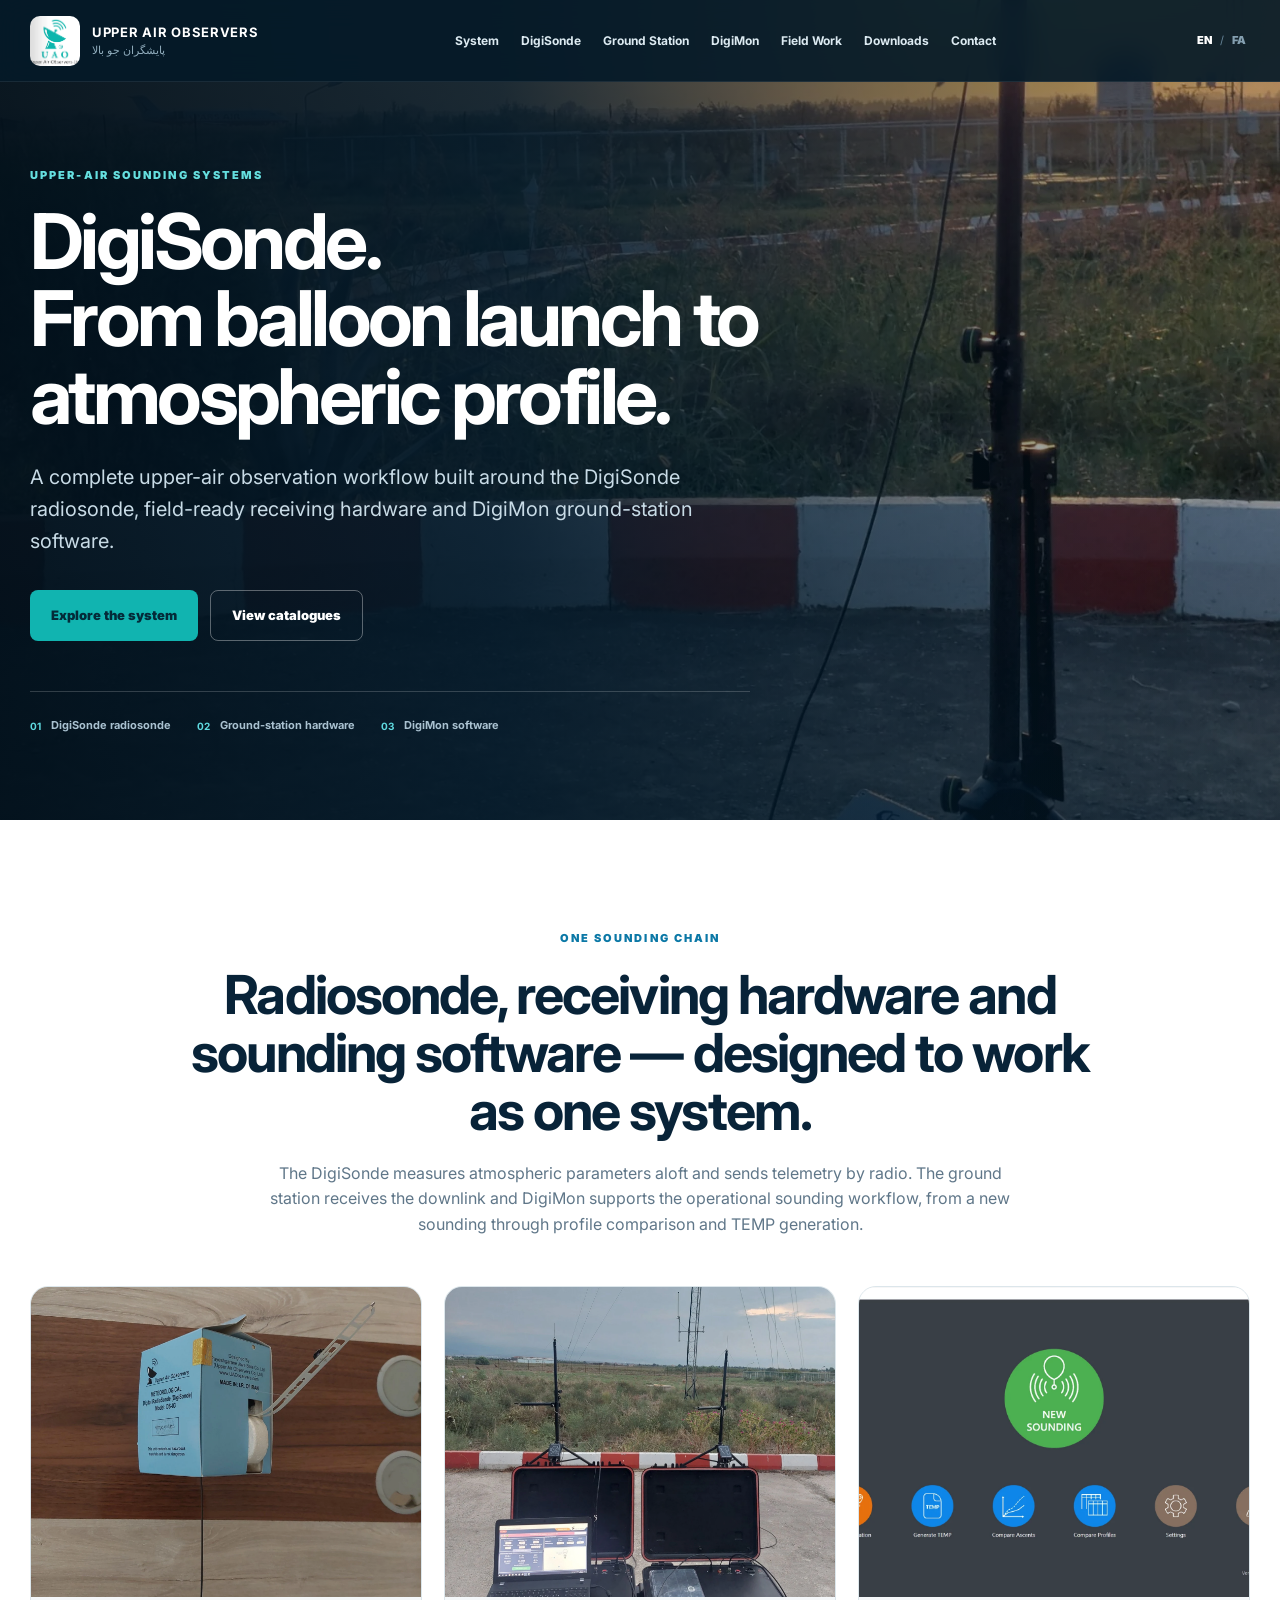
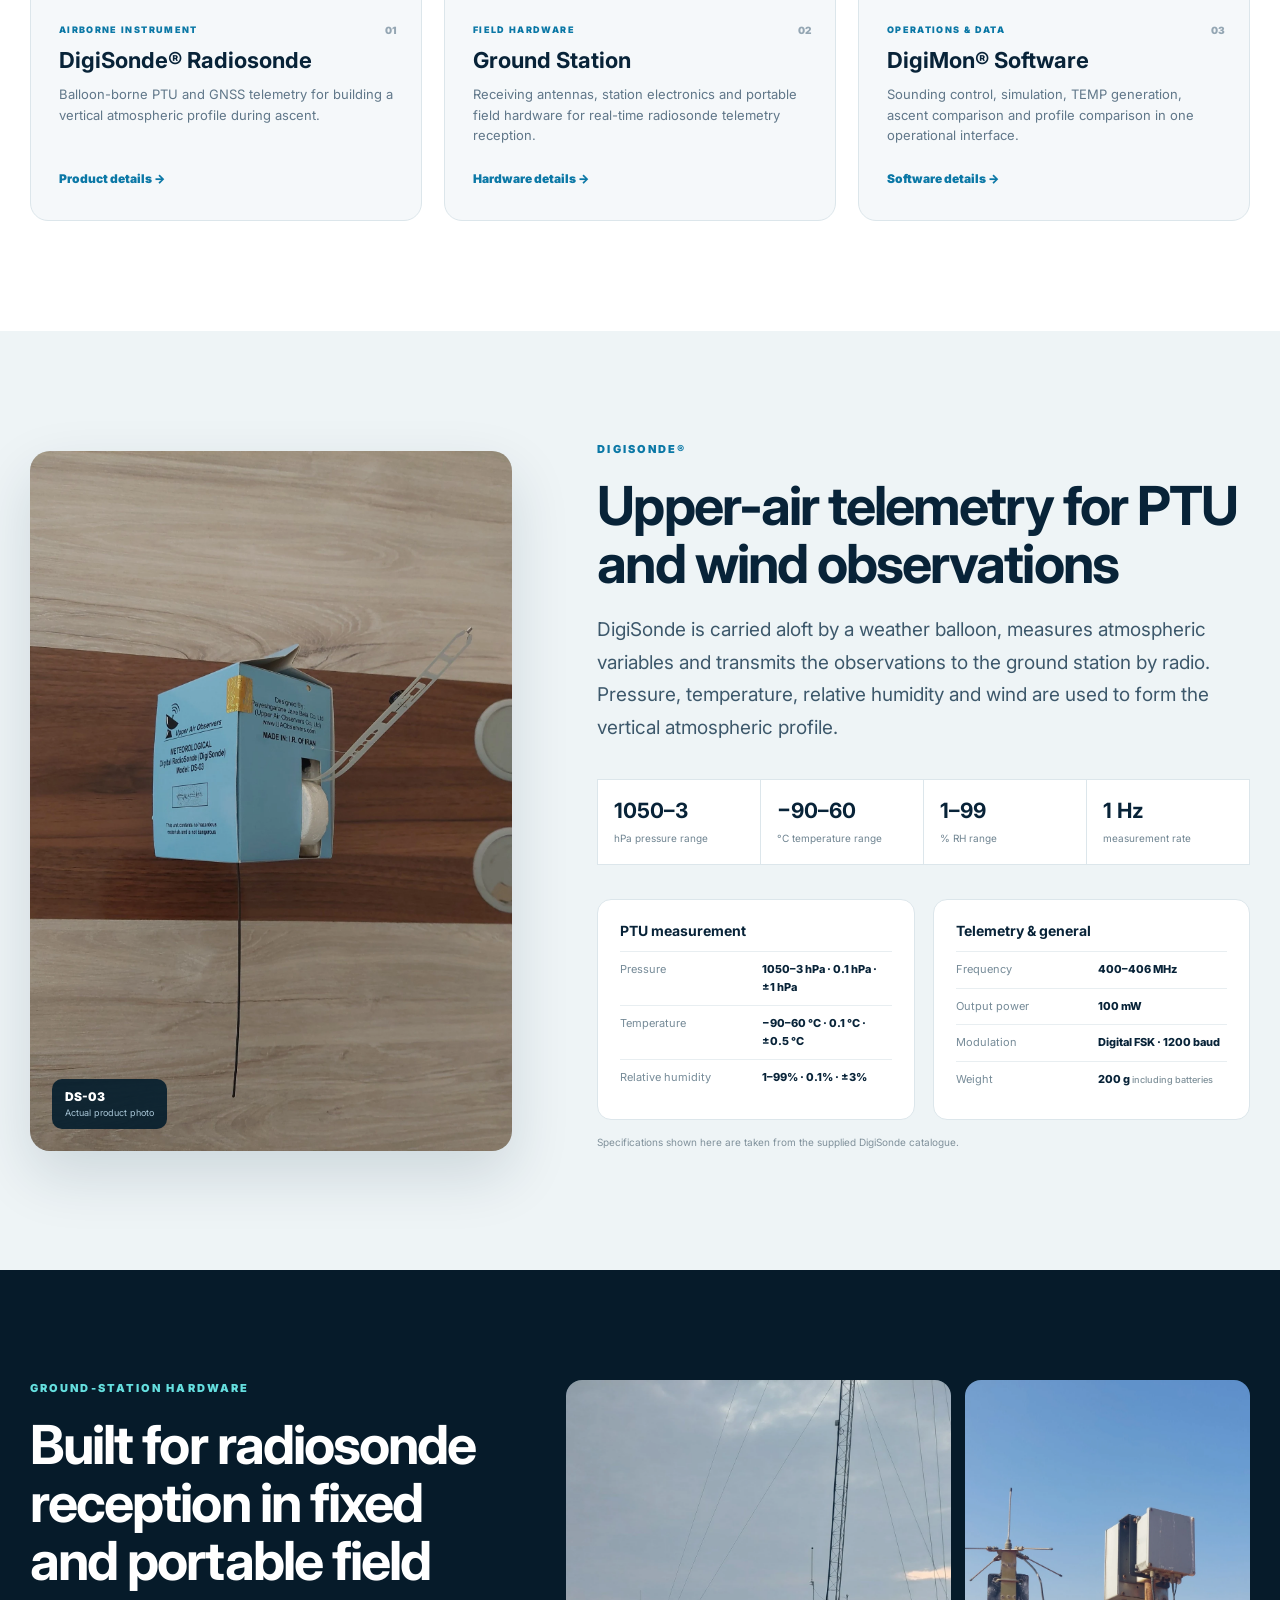
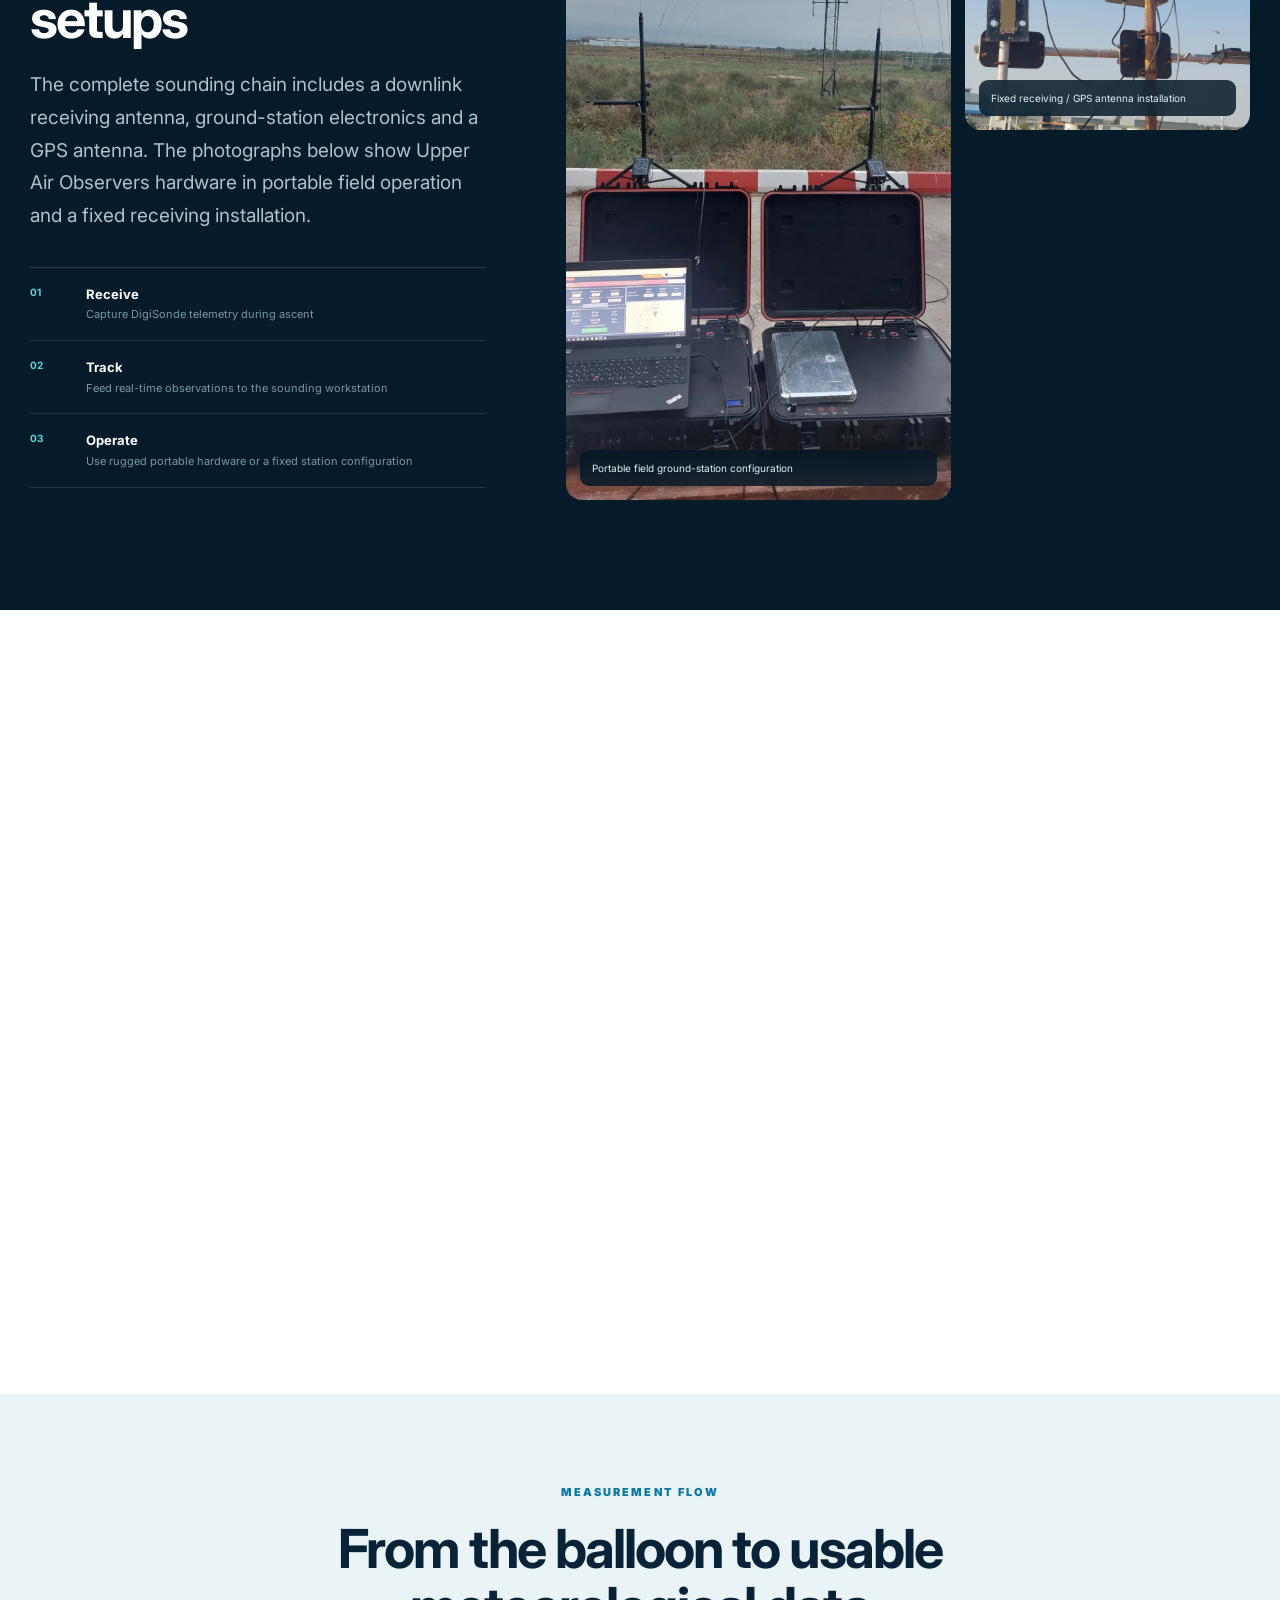
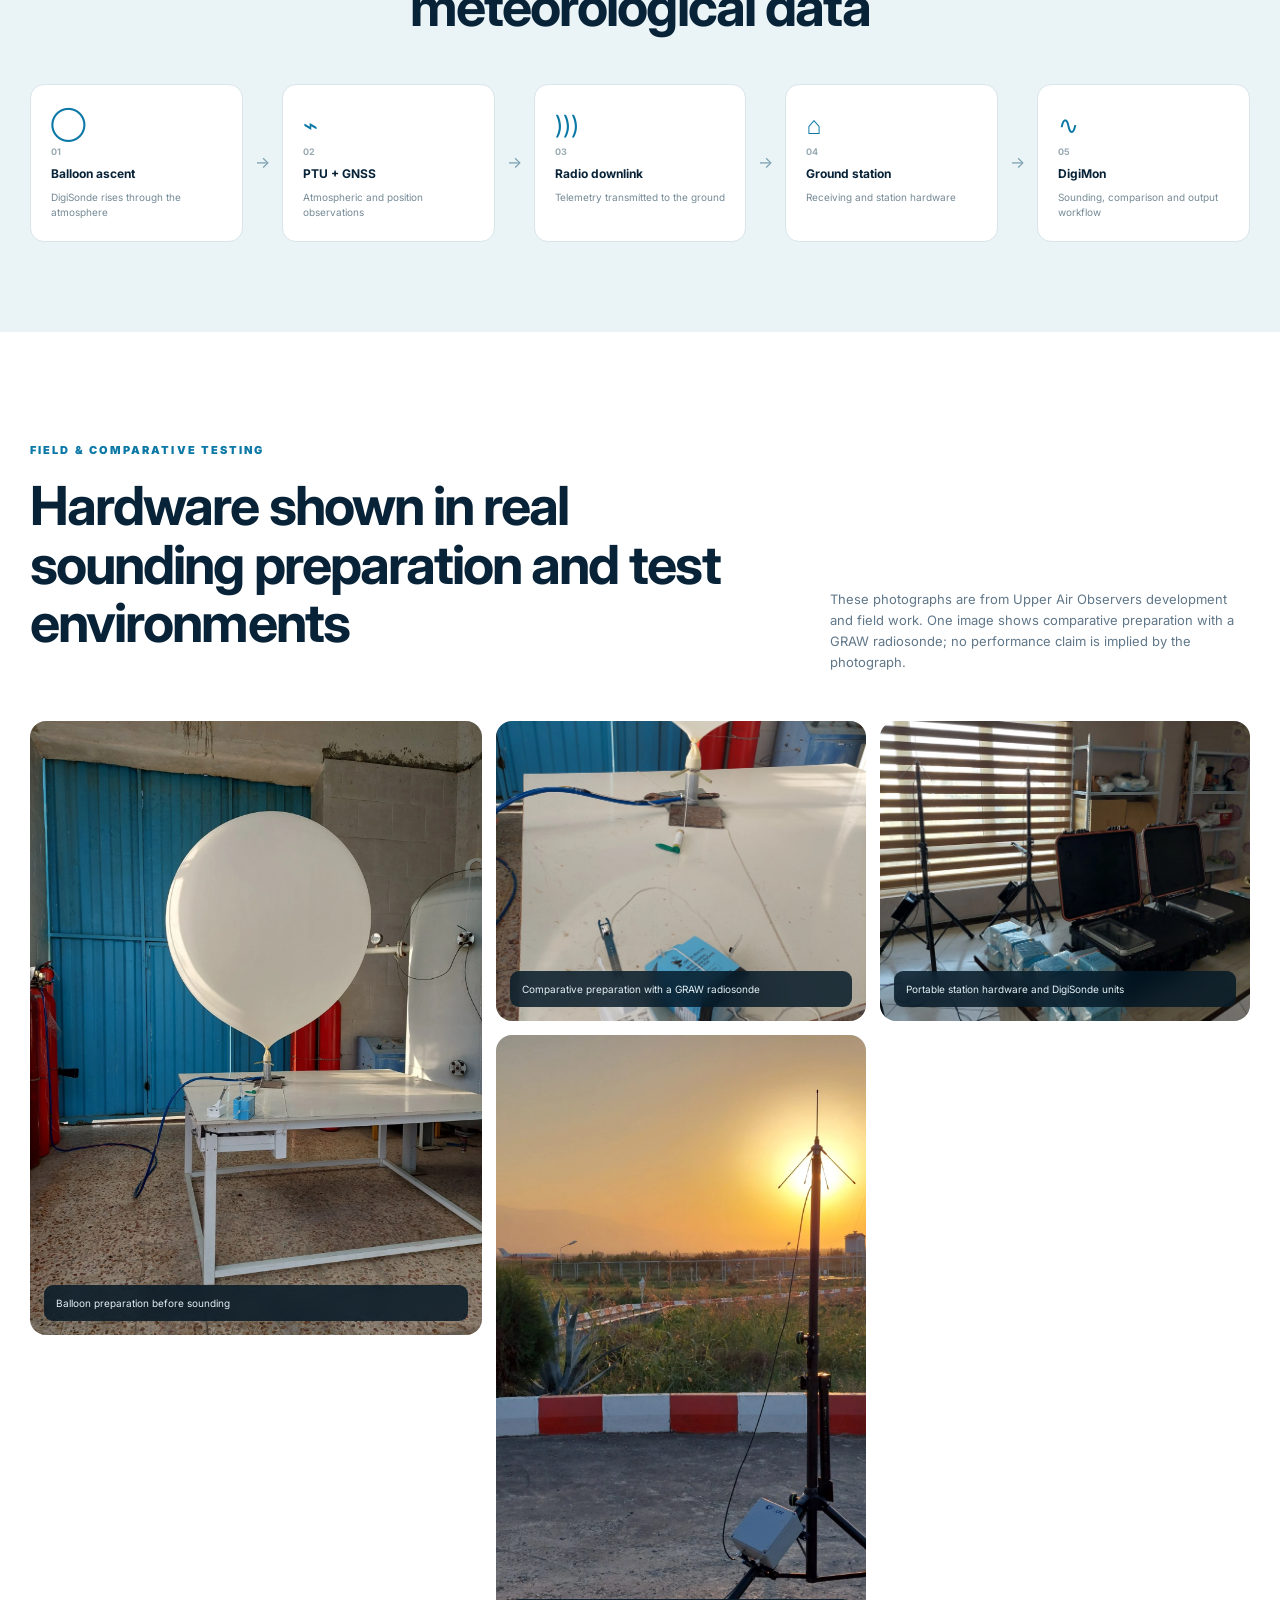
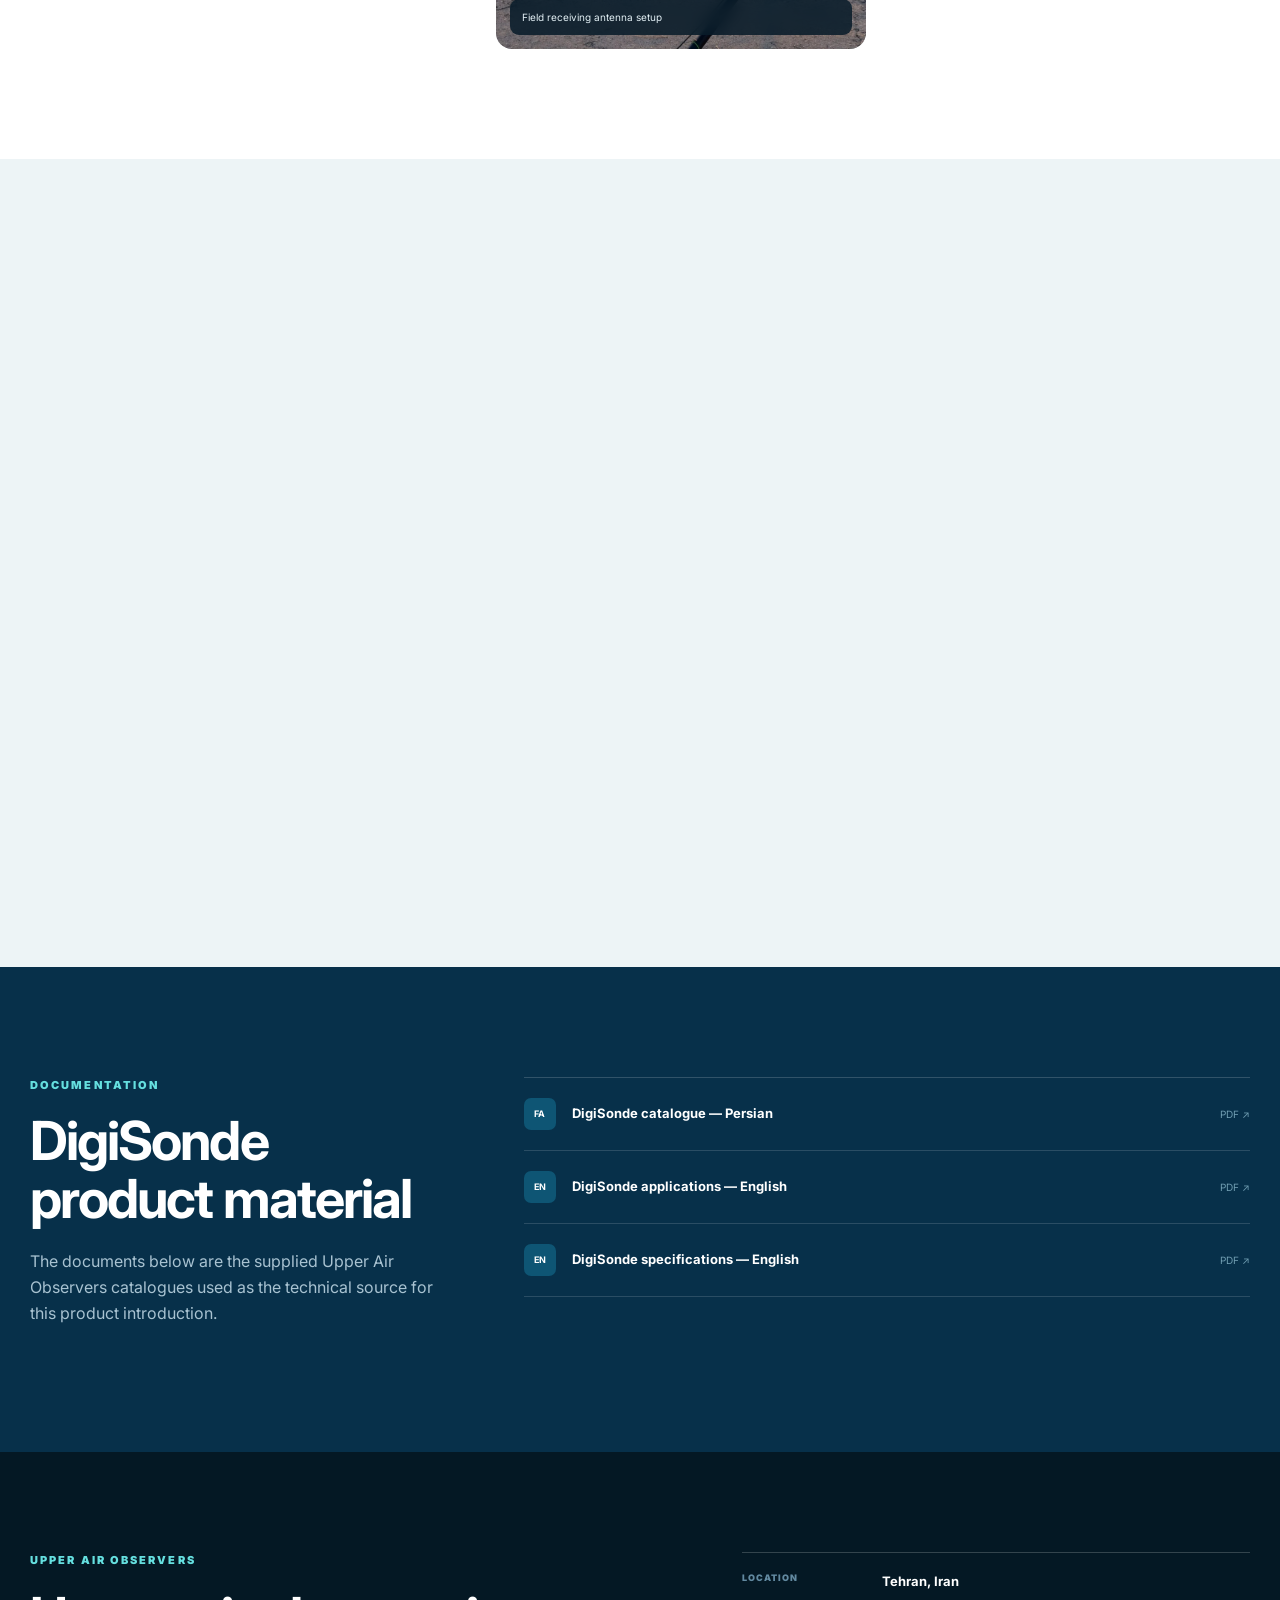
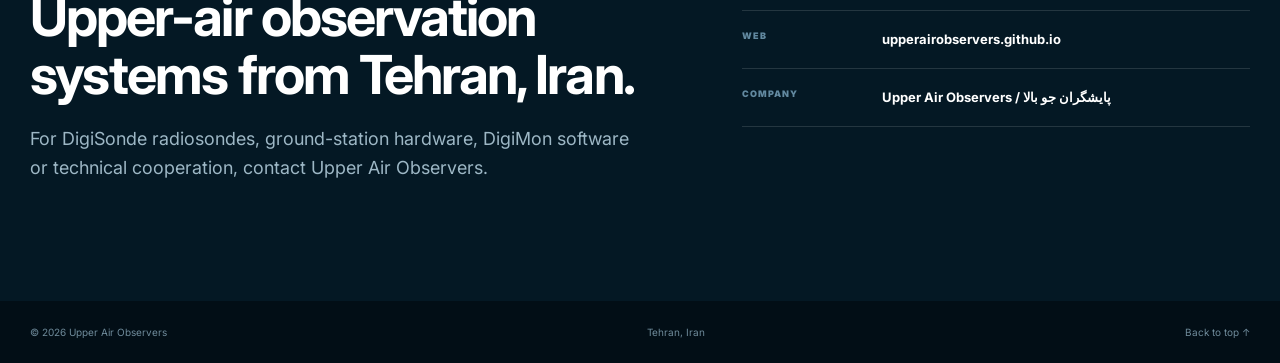
==== index.html @ 0c7ee609 "Add files via upload" ====
<!doctype html>
<html lang="en" dir="ltr">
<head>
  <meta charset="utf-8">
  <meta name="viewport" content="width=device-width,initial-scale=1">
  <meta name="theme-color" content="#062b42">
  <meta name="description" content="Upper Air Observers — DigiSonde radiosonde, ground-station hardware and DigiMon sounding software for upper-air observations.">
  <meta property="og:title" content="Upper Air Observers | DigiSonde Upper-Air Sounding System">
  <meta property="og:description" content="DigiSonde radiosonde, ground-station hardware and DigiMon sounding software.">
  <meta property="og:type" content="website">
  <title>Upper Air Observers | DigiSonde Radiosonde System</title>
  <link rel="preconnect" href="https://fonts.googleapis.com">
  <link rel="preconnect" href="https://fonts.gstatic.com" crossorigin>
  <link href="https://fonts.googleapis.com/css2?family=Inter:wght@400;500;600;700;800;900&family=Vazirmatn:wght@400;500;600;700;800;900&display=swap" rel="stylesheet">
  <link rel="stylesheet" href="styles.css">
</head>
<body>
  <a class="skip-link" href="#main" data-i18n="skip">Skip to content</a>

  <header class="site-header" id="top">
    <div class="container nav-shell">
      <a class="brand" href="#home" aria-label="Upper Air Observers home">
        <span class="logo-chip"><img src="assets/images/uao-logo.webp" alt="UAO Upper Air Observers logo"></span>
        <span class="brand-copy">
          <strong data-i18n="brand">Upper Air Observers</strong>
          <small data-i18n="brandFa">پایشگران جو بالا</small>
        </span>
      </a>

      <button class="menu-toggle" type="button" aria-controls="main-nav" aria-expanded="false" aria-label="Open menu">
        <span></span><span></span><span></span>
      </button>

      <nav class="main-nav" id="main-nav" aria-label="Primary navigation">
        <a href="#system" data-i18n="navSystem">System</a>
        <a href="#radiosonde" data-i18n="navRadiosonde">DigiSonde</a>
        <a href="#ground" data-i18n="navGround">Ground Station</a>
        <a href="#software" data-i18n="navSoftware">DigiMon</a>
        <a href="#field" data-i18n="navField">Field Work</a>
        <a href="#downloads" data-i18n="navDownloads">Downloads</a>
        <a href="#contact" data-i18n="navContact">Contact</a>
      </nav>

      <div class="language-control" aria-label="Language">
        <button type="button" class="lang-btn active" data-lang="en">EN</button>
        <span aria-hidden="true">/</span>
        <button type="button" class="lang-btn" data-lang="fa">FA</button>
      </div>
    </div>
  </header>

  <main id="main">
    <section class="hero" id="home">
      <img class="hero-photo" src="assets/images/field-station-sunset.webp" alt="Upper Air Observers portable radiosonde receiving antenna during field operations">
      <div class="hero-shade"></div>
      <div class="container hero-layout">
        <div class="hero-copy reveal">
          <p class="eyebrow" data-i18n="heroKicker">UPPER-AIR SOUNDING SYSTEMS</p>
          <h1 data-i18n="heroTitle">DigiSonde.<br>From balloon launch to atmospheric profile.</h1>
          <p class="hero-lead" data-i18n="heroLead">A complete upper-air observation workflow built around the DigiSonde radiosonde, field-ready receiving hardware and DigiMon ground-station software.</p>
          <div class="hero-actions">
            <a class="button primary" href="#system" data-i18n="heroPrimary">Explore the system</a>
            <a class="button ghost" href="#downloads" data-i18n="heroSecondary">View catalogues</a>
          </div>
          <div class="hero-facts" aria-label="System components">
            <div><b>01</b><span data-i18n="fact1">DigiSonde radiosonde</span></div>
            <div><b>02</b><span data-i18n="fact2">Ground-station hardware</span></div>
            <div><b>03</b><span data-i18n="fact3">DigiMon software</span></div>
          </div>
        </div>
      </div>
    </section>

    <section class="system-intro section" id="system">
      <div class="container">
        <div class="section-head center reveal">
          <p class="eyebrow dark" data-i18n="systemKicker">ONE SOUNDING CHAIN</p>
          <h2 data-i18n="systemTitle">Radiosonde, receiving hardware and sounding software — designed to work as one system.</h2>
          <p data-i18n="systemLead">The DigiSonde measures atmospheric parameters aloft and sends telemetry by radio. The ground station receives the downlink and DigiMon supports the operational sounding workflow, from a new sounding through profile comparison and TEMP generation.</p>
        </div>

        <div class="system-cards">
          <article class="system-card reveal">
            <div class="media portrait"><img src="assets/images/digisonde-ds03.webp" alt="DigiSonde DS-03 radiosonde"></div>
            <div class="card-copy">
              <span class="card-no">01</span>
              <p class="card-tag" data-i18n="sondeTag">AIRBORNE INSTRUMENT</p>
              <h3 data-i18n="sondeCardTitle">DigiSonde® Radiosonde</h3>
              <p data-i18n="sondeCardText">Balloon-borne PTU and GNSS telemetry for building a vertical atmospheric profile during ascent.</p>
              <a href="#radiosonde" data-i18n="learnSonde">Product details →</a>
            </div>
          </article>

          <article class="system-card reveal">
            <div class="media portrait"><img src="assets/images/field-portable-station.webp" alt="Portable ground station hardware in rugged field cases"></div>
            <div class="card-copy">
              <span class="card-no">02</span>
              <p class="card-tag" data-i18n="groundTag">FIELD HARDWARE</p>
              <h3 data-i18n="groundCardTitle">Ground Station</h3>
              <p data-i18n="groundCardText">Receiving antennas, station electronics and portable field hardware for real-time radiosonde telemetry reception.</p>
              <a href="#ground" data-i18n="learnGround">Hardware details →</a>
            </div>
          </article>

          <article class="system-card reveal">
            <div class="media software"><img src="assets/images/digimon-software.webp" alt="DigiMon radiosonde ground-station software interface"></div>
            <div class="card-copy">
              <span class="card-no">03</span>
              <p class="card-tag" data-i18n="softwareTag">OPERATIONS & DATA</p>
              <h3 data-i18n="softwareCardTitle">DigiMon® Software</h3>
              <p data-i18n="softwareCardText">Sounding control, simulation, TEMP generation, ascent comparison and profile comparison in one operational interface.</p>
              <a href="#software" data-i18n="learnSoftware">Software details →</a>
            </div>
          </article>
        </div>
      </div>
    </section>

    <section class="section product-section" id="radiosonde">
      <div class="container product-grid">
        <div class="product-visual reveal">
          <img src="assets/images/digisonde-ds03.webp" alt="DigiSonde DS-03 radiosonde photographed in the Upper Air Observers facility">
          <div class="photo-badge"><span>DS-03</span><small data-i18n="actualProduct">Actual product photo</small></div>
        </div>
        <div class="product-copy reveal">
          <p class="eyebrow dark" data-i18n="dsKicker">DIGISONDE®</p>
          <h2 data-i18n="dsTitle">Upper-air telemetry for PTU and wind observations</h2>
          <p class="lead" data-i18n="dsText">DigiSonde is carried aloft by a weather balloon, measures atmospheric variables and transmits the observations to the ground station by radio. Pressure, temperature, relative humidity and wind are used to form the vertical atmospheric profile.</p>

          <div class="measurement-row">
            <div><strong>1050–3</strong><span data-i18n="pressureRange">hPa pressure range</span></div>
            <div><strong>−90–60</strong><span data-i18n="temperatureRange">°C temperature range</span></div>
            <div><strong>1–99</strong><span data-i18n="humidityRange">% RH range</span></div>
            <div><strong>1 Hz</strong><span data-i18n="measurementRate">measurement rate</span></div>
          </div>

          <div class="spec-block">
            <div class="spec-group">
              <h3 data-i18n="ptuHead">PTU measurement</h3>
              <dl>
                <div><dt data-i18n="pressure">Pressure</dt><dd>1050–3 hPa · 0.1 hPa · ±1 hPa</dd></div>
                <div><dt data-i18n="temperature">Temperature</dt><dd>−90–60 °C · 0.1 °C · ±0.5 °C</dd></div>
                <div><dt data-i18n="humidity">Relative humidity</dt><dd>1–99% · 0.1% · ±3%</dd></div>
              </dl>
            </div>
            <div class="spec-group">
              <h3 data-i18n="txHead">Telemetry & general</h3>
              <dl>
                <div><dt data-i18n="frequency">Frequency</dt><dd>400–406 MHz</dd></div>
                <div><dt data-i18n="output">Output power</dt><dd>100 mW</dd></div>
                <div><dt data-i18n="modulation">Modulation</dt><dd>Digital FSK · 1200 baud</dd></div>
                <div><dt data-i18n="weight">Weight</dt><dd>200 g <small data-i18n="inclBattery">including batteries</small></dd></div>
              </dl>
            </div>
          </div>
          <p class="source-note" data-i18n="specNote">Specifications shown here are taken from the supplied DigiSonde catalogue.</p>
        </div>
      </div>
    </section>

    <section class="section dark-section" id="ground">
      <div class="container ground-grid">
        <div class="ground-copy reveal">
          <p class="eyebrow" data-i18n="groundKicker">GROUND-STATION HARDWARE</p>
          <h2 data-i18n="groundTitle">Built for radiosonde reception in fixed and portable field setups</h2>
          <p class="lead dark-lead" data-i18n="groundText">The complete sounding chain includes a downlink receiving antenna, ground-station electronics and a GPS antenna. The photographs below show Upper Air Observers hardware in portable field operation and a fixed receiving installation.</p>
          <div class="workflow-list">
            <div><b>01</b><span><strong data-i18n="groundStep1">Receive</strong><small data-i18n="groundStep1Text">Capture DigiSonde telemetry during ascent</small></span></div>
            <div><b>02</b><span><strong data-i18n="groundStep2">Track</strong><small data-i18n="groundStep2Text">Feed real-time observations to the sounding workstation</small></span></div>
            <div><b>03</b><span><strong data-i18n="groundStep3">Operate</strong><small data-i18n="groundStep3Text">Use rugged portable hardware or a fixed station configuration</small></span></div>
          </div>
        </div>
        <div class="ground-gallery reveal">
          <figure class="ground-main">
            <img src="assets/images/field-portable-station.webp" alt="Portable Upper Air Observers ground-station hardware with two rugged cases, antennas and laptop">
            <figcaption data-i18n="portableCaption">Portable field ground-station configuration</figcaption>
          </figure>
          <figure>
            <img src="assets/images/fixed-ground-station.webp" alt="Fixed radiosonde receiving and GPS antenna installation">
            <figcaption data-i18n="fixedCaption">Fixed receiving / GPS antenna installation</figcaption>
          </figure>
        </div>
      </div>
    </section>

    <section class="section software-section" id="software">
      <div class="container software-grid">
        <div class="software-window reveal">
          <div class="window-bar"><span></span><span></span><span></span><b>DigiMon®</b></div>
          <img src="assets/images/digimon-software.webp" alt="DigiMon software main screen with New Sounding, Load Simulation, Generate TEMP, Compare Ascents and Compare Profiles functions">
        </div>
        <div class="software-copy reveal">
          <p class="eyebrow dark" data-i18n="softwareKicker">DIGIMON® GROUND STATION & SOUNDING SOFTWARE</p>
          <h2 data-i18n="softwareTitle">The operational interface for a sounding campaign</h2>
          <p class="lead" data-i18n="softwareText">DigiMon brings sounding operations and profile review into one interface. The supplied software screen includes functions for starting a new sounding, loading a simulation, generating TEMP output and comparing ascents or profiles.</p>
          <ul class="feature-list">
            <li data-i18n="softwareF1">New sounding workflow</li>
            <li data-i18n="softwareF2">Load simulation</li>
            <li data-i18n="softwareF3">Generate TEMP</li>
            <li data-i18n="softwareF4">Compare ascents</li>
            <li data-i18n="softwareF5">Compare profiles</li>
            <li data-i18n="softwareF6">User and system settings</li>
          </ul>
        </div>
      </div>
    </section>

    <section class="signal-chain">
      <div class="container">
        <div class="section-head center reveal">
          <p class="eyebrow dark" data-i18n="chainKicker">MEASUREMENT FLOW</p>
          <h2 data-i18n="chainTitle">From the balloon to usable meteorological data</h2>
        </div>
        <div class="chain-grid reveal">
          <div><span class="chain-icon">◯</span><b>01</b><strong data-i18n="chain1">Balloon ascent</strong><small data-i18n="chain1Text">DigiSonde rises through the atmosphere</small></div>
          <i>→</i>
          <div><span class="chain-icon">⌁</span><b>02</b><strong data-i18n="chain2">PTU + GNSS</strong><small data-i18n="chain2Text">Atmospheric and position observations</small></div>
          <i>→</i>
          <div><span class="chain-icon">)))</span><b>03</b><strong data-i18n="chain3">Radio downlink</strong><small data-i18n="chain3Text">Telemetry transmitted to the ground</small></div>
          <i>→</i>
          <div><span class="chain-icon">⌂</span><b>04</b><strong data-i18n="chain4">Ground station</strong><small data-i18n="chain4Text">Receiving and station hardware</small></div>
          <i>→</i>
          <div><span class="chain-icon">∿</span><b>05</b><strong data-i18n="chain5">DigiMon</strong><small data-i18n="chain5Text">Sounding, comparison and output workflow</small></div>
        </div>
      </div>
    </section>

    <section class="section field-section" id="field">
      <div class="container">
        <div class="section-head split-head reveal">
          <div>
            <p class="eyebrow dark" data-i18n="fieldKicker">FIELD & COMPARATIVE TESTING</p>
            <h2 data-i18n="fieldTitle">Hardware shown in real sounding preparation and test environments</h2>
          </div>
          <p data-i18n="fieldLead">These photographs are from Upper Air Observers development and field work. One image shows comparative preparation with a GRAW radiosonde; no performance claim is implied by the photograph.</p>
        </div>
        <div class="field-grid">
          <figure class="wide reveal"><img src="assets/images/balloon-preparation.webp" alt="Weather balloon preparation for a radiosonde launch"><figcaption data-i18n="fieldCap1">Balloon preparation before sounding</figcaption></figure>
          <figure class="reveal"><img src="assets/images/comparison-graw-uao.webp" alt="Upper Air Observers DigiSonde and GRAW radiosonde prepared for comparison"><figcaption data-i18n="fieldCap2">Comparative preparation with a GRAW radiosonde</figcaption></figure>
          <figure class="reveal"><img src="assets/images/equipment-lab.webp" alt="Upper Air Observers portable receiving systems and DigiSonde units in the lab"><figcaption data-i18n="fieldCap3">Portable station hardware and DigiSonde units</figcaption></figure>
          <figure class="wide reveal"><img src="assets/images/field-station-sunset.webp" alt="Portable radiosonde antenna system at sunset"><figcaption data-i18n="fieldCap4">Field receiving antenna setup</figcaption></figure>
        </div>
      </div>
    </section>

    <section class="section applications-section">
      <div class="container">
        <div class="section-head center reveal">
          <p class="eyebrow dark" data-i18n="appKicker">APPLICATION AREAS</p>
          <h2 data-i18n="appTitle">Upper-air measurements for operational weather and atmospheric work</h2>
          <p data-i18n="appLead">The supplied UAO catalogue identifies meteorology, transportation and energy as application areas, with sounding data supporting organizations such as meteorological institutes, airports and airlines, transport authorities and renewable-energy operators.</p>
        </div>
        <div class="app-grid reveal">
          <div><span>01</span><h3 data-i18n="app1">Meteorology</h3><p data-i18n="app1Text">Vertical atmospheric observations for operational analysis and forecasting workflows.</p></div>
          <div><span>02</span><h3 data-i18n="app2">Transportation</h3><p data-i18n="app2Text">Upper-air information relevant to aviation and other weather-sensitive transport operations.</p></div>
          <div><span>03</span><h3 data-i18n="app3">Energy</h3><p data-i18n="app3Text">Atmospheric observations for weather-sensitive energy and renewable-energy activities.</p></div>
        </div>
      </div>
    </section>

    <section class="section downloads-section" id="downloads">
      <div class="container downloads-grid">
        <div class="section-head reveal">
          <p class="eyebrow" data-i18n="downloadsKicker">DOCUMENTATION</p>
          <h2 data-i18n="downloadsTitle">DigiSonde product material</h2>
          <p data-i18n="downloadsLead">The documents below are the supplied Upper Air Observers catalogues used as the technical source for this product introduction.</p>
        </div>
        <div class="download-list reveal">
          <a href="assets/docs/DigiSonde-Catalogue-FA.pdf" target="_blank" rel="noopener"><span><b>FA</b><strong data-i18n="doc1">DigiSonde catalogue — Persian</strong></span><em>PDF ↗</em></a>
          <a href="assets/docs/DigiSonde-Applications-EN.pdf" target="_blank" rel="noopener"><span><b>EN</b><strong data-i18n="doc2">DigiSonde applications — English</strong></span><em>PDF ↗</em></a>
          <a href="assets/docs/DigiSonde-Specifications-EN.pdf" target="_blank" rel="noopener"><span><b>EN</b><strong data-i18n="doc3">DigiSonde specifications — English</strong></span><em>PDF ↗</em></a>
        </div>
      </div>
    </section>

    <section class="contact-section" id="contact">
      <div class="container contact-grid">
        <div class="reveal">
          <p class="eyebrow" data-i18n="contactKicker">UPPER AIR OBSERVERS</p>
          <h2 data-i18n="contactTitle">Upper-air observation systems from Tehran, Iran.</h2>
          <p data-i18n="contactText">For DigiSonde radiosondes, ground-station hardware, DigiMon software or technical cooperation, contact Upper Air Observers.</p>
        </div>
        <div class="contact-panel reveal">
          <div><small data-i18n="locationLabel">LOCATION</small><strong data-i18n="location">Tehran, Iran</strong></div>
          <div><small data-i18n="webLabel">WEB</small><strong>upperairobservers.github.io</strong></div>
          <div><small data-i18n="companyLabel">COMPANY</small><strong data-i18n="companyName">Upper Air Observers / پایشگران جو بالا</strong></div>
        </div>
      </div>
    </section>
  </main>

  <footer class="site-footer">
    <div class="container footer-row">
      <span>© <span id="year"></span> Upper Air Observers</span>
      <span data-i18n="footerLocation">Tehran, Iran</span>
      <a href="#top" data-i18n="backTop">Back to top ↑</a>
    </div>
  </footer>

  <script src="script.js"></script>
</body>
</html>
---- styles.css ----
:root{
  --ink:#082338;--ink2:#0d344e;--teal:#11b4b0;--blue:#0b78a6;--sky:#e9f6f8;
  --paper:#f5f8fa;--white:#fff;--muted:#607789;--line:#dce6eb;--dark:#061b2a;
  --container:1220px;--radius:20px;--shadow:0 24px 60px rgba(7,41,61,.14)
}
*{box-sizing:border-box}
html{scroll-behavior:smooth}
body{margin:0;background:var(--paper);color:var(--ink);font-family:"Inter",ui-sans-serif,-apple-system,BlinkMacSystemFont,"Segoe UI",Tahoma,Arial,sans-serif;line-height:1.6;-webkit-font-smoothing:antialiased}
body.fa{font-family:"Vazirmatn",Tahoma,"Segoe UI",Arial,sans-serif;font-feature-settings:"kern";text-rendering:optimizeLegibility}
html[lang="fa"] body,html[lang="fa"] button,html[lang="fa"] input,html[lang="fa"] textarea,html[lang="fa"] select{font-family:"Vazirmatn",Tahoma,"Segoe UI",Arial,sans-serif}
html[lang="fa"] h1,html[lang="fa"] h2,html[lang="fa"] h3,html[lang="fa"] h4,html[lang="fa"] strong,html[lang="fa"] b{font-family:"Vazirmatn",Tahoma,"Segoe UI",Arial,sans-serif}
html[lang="fa"] h1,html[lang="fa"] h2,html[lang="fa"] h3,html[lang="fa"] h4{letter-spacing:0}
a{color:inherit;text-decoration:none}img{max-width:100%;display:block}button{font:inherit}.container{width:min(var(--container),calc(100% - 48px));margin:auto}
.skip-link{position:fixed;top:-100px;left:20px;background:#fff;color:#000;padding:10px 14px;z-index:2000;border-radius:8px}.skip-link:focus{top:16px}
.site-header{height:82px;position:fixed;inset:0 0 auto;z-index:1000;background:rgba(5,26,40,.91);backdrop-filter:blur(14px);border-bottom:1px solid rgba(255,255,255,.08)}
.nav-shell{height:100%;display:flex;align-items:center;gap:25px}.brand{display:flex;align-items:center;gap:12px;min-width:max-content}.logo-chip{width:50px;height:50px;border-radius:10px;overflow:hidden;background:#fff;display:grid;place-items:center}.logo-chip img{width:100%;height:100%;object-fit:cover;object-position:center}.brand-copy{display:flex;flex-direction:column;line-height:1.14}.brand-copy strong{font-size:13px;letter-spacing:.055em;text-transform:uppercase;color:#fff}.brand-copy small{font-size:11px;color:#91adbd;margin-top:4px}.main-nav{display:flex;align-items:center;gap:22px;margin-inline:auto}.main-nav a{font-size:12px;font-weight:700;color:#dceaf1}.main-nav a:hover{color:#6ce2e1}.language-control{display:flex;align-items:center;gap:4px;color:#68869a;font-size:11px}.lang-btn{border:0;background:none;color:#849fb0;padding:6px 4px;cursor:pointer;font-weight:900}.lang-btn.active{color:#fff}.menu-toggle{display:none;margin-inline-start:auto;width:42px;height:42px;border:1px solid rgba(255,255,255,.2);border-radius:10px;background:none;padding:10px}.menu-toggle span{height:2px;background:#fff;display:block;margin:5px 0}
.hero{min-height:820px;position:relative;overflow:hidden;color:#fff;padding-top:82px;background:#061b2a}.hero-photo{position:absolute;inset:0;width:100%;height:100%;object-fit:cover;object-position:center 56%;filter:saturate(.78) contrast(1.03)}.hero-shade{position:absolute;inset:0;background:linear-gradient(90deg,rgba(2,17,28,.95) 0%,rgba(4,26,42,.88) 39%,rgba(3,27,43,.52) 66%,rgba(3,26,42,.22) 100%),linear-gradient(0deg,rgba(3,22,35,.48),transparent 42%)}.hero-layout{min-height:738px;display:flex;align-items:center;position:relative}.hero-copy{width:min(760px,64%);padding:70px 0}.eyebrow{font-size:11px;font-weight:900;letter-spacing:.19em;color:#65dfdf;margin:0 0 18px}.eyebrow.dark{color:var(--blue)}h1,h2,h3,p{margin-top:0}h1{font-size:clamp(48px,6vw,82px);line-height:1.01;letter-spacing:-.047em;margin-bottom:26px}h2{font-size:clamp(36px,4.2vw,58px);line-height:1.08;letter-spacing:-.036em;margin-bottom:21px}h3{line-height:1.22}.hero-lead{font-size:20px;max-width:700px;color:#c8dbe6;margin-bottom:33px}.hero-actions{display:flex;gap:12px;flex-wrap:wrap}.button{display:inline-flex;align-items:center;justify-content:center;padding:14px 21px;border-radius:8px;font-size:13px;font-weight:900;transition:.2s}.button.primary{background:var(--teal);color:#042b39}.button.primary:hover{transform:translateY(-2px);background:#41cecb}.button.ghost{border:1px solid rgba(255,255,255,.34);color:#fff}.button.ghost:hover{border-color:#fff}.hero-facts{display:flex;gap:26px;margin-top:50px;padding-top:25px;border-top:1px solid rgba(255,255,255,.18);max-width:720px}.hero-facts div{display:flex;gap:10px;align-items:center}.hero-facts b{font-size:10px;color:#5fdae0}.hero-facts span{font-size:11px;color:#a9c1d0;font-weight:700}
.section{padding:110px 0}.section-head{max-width:900px;margin-bottom:48px}.section-head.center{text-align:center;margin-left:auto;margin-right:auto}.section-head.center p:not(.eyebrow){max-width:760px;margin:0 auto;color:var(--muted)}.section-head p:not(.eyebrow){color:var(--muted);font-size:16px}.system-intro{background:#fff}.system-cards{display:grid;grid-template-columns:repeat(3,1fr);gap:22px}.system-card{background:var(--paper);border:1px solid var(--line);border-radius:18px;overflow:hidden;transition:.25s}.system-card:hover{transform:translateY(-5px);box-shadow:var(--shadow)}.system-card .media{height:310px;overflow:hidden;background:#dae7ec}.system-card .media img{width:100%;height:100%;object-fit:cover}.system-card .media.portrait img{object-position:center 55%}.system-card .media.software img{object-position:center}.card-copy{padding:26px 28px 30px;position:relative}.card-no{position:absolute;right:24px;top:25px;font-size:10px;font-weight:900;color:#94a6b3}.card-tag{font-size:9px;letter-spacing:.15em;font-weight:900;color:var(--blue);margin-bottom:10px}.card-copy h3{font-size:22px;margin:0 0 10px}.card-copy p:not(.card-tag){font-size:13px;color:var(--muted);min-height:64px}.card-copy a{display:inline-block;margin-top:8px;font-size:12px;color:var(--blue);font-weight:900}
.product-section{background:#eef4f6}.product-grid{display:grid;grid-template-columns:.85fr 1.15fr;gap:85px;align-items:center}.product-visual{position:relative;border-radius:var(--radius);overflow:hidden;min-height:700px;background:#d9e7eb;box-shadow:var(--shadow)}.product-visual img{width:100%;height:100%;position:absolute;inset:0;object-fit:cover;object-position:center 35%}.photo-badge{position:absolute;left:22px;bottom:22px;background:rgba(4,29,45,.9);color:#fff;border-radius:10px;padding:11px 13px;display:flex;flex-direction:column;line-height:1.1}.photo-badge span{font-size:12px;font-weight:900}.photo-badge small{font-size:9px;color:#a9c7d8;margin-top:5px}.lead{font-size:19px;color:#3d586b;line-height:1.72}.measurement-row{display:grid;grid-template-columns:repeat(4,1fr);gap:1px;background:var(--line);border:1px solid var(--line);margin:34px 0}.measurement-row div{background:#fff;padding:18px 16px}.measurement-row strong{font-size:21px;display:block;line-height:1.2}.measurement-row span{font-size:10px;color:#6f8491;display:block;margin-top:7px}.spec-block{display:grid;grid-template-columns:1fr 1fr;gap:18px}.spec-group{background:#fff;border:1px solid var(--line);border-radius:14px;padding:22px}.spec-group h3{font-size:14px;margin:0 0 12px}.spec-group dl{margin:0}.spec-group dl>div{display:grid;grid-template-columns:130px 1fr;gap:12px;padding:9px 0;border-top:1px solid #e8eef1}.spec-group dt{font-size:11px;color:#768b98}.spec-group dd{margin:0;font-size:11px;font-weight:800}.spec-group dd small{font-weight:500;color:#7f919a}.source-note{font-size:10px;color:#80919b;margin-top:14px}
.dark-section{background:var(--dark);color:#fff}.ground-grid{display:grid;grid-template-columns:.8fr 1.2fr;gap:80px;align-items:start}.ground-copy{position:sticky;top:120px}.dark-lead{color:#aec3cf}.workflow-list{border-top:1px solid rgba(255,255,255,.14);margin-top:34px}.workflow-list>div{display:grid;grid-template-columns:40px 1fr;gap:16px;padding:16px 0;border-bottom:1px solid rgba(255,255,255,.12)}.workflow-list b{font-size:10px;color:#57d9d9}.workflow-list span{display:flex;flex-direction:column}.workflow-list strong{font-size:13px}.workflow-list small{font-size:11px;color:#7897a8;margin-top:2px}.ground-gallery{display:grid;grid-template-columns:1.15fr .85fr;gap:14px}.ground-gallery figure{margin:0;position:relative;overflow:hidden;border-radius:16px;min-height:350px;background:#0c2738}.ground-gallery .ground-main{grid-row:span 2;min-height:720px}.ground-gallery img{width:100%;height:100%;position:absolute;inset:0;object-fit:cover}.ground-gallery .ground-main img{object-position:center 62%}.ground-gallery figure:nth-child(2) img{object-position:center 38%}.ground-gallery figcaption,.field-grid figcaption{position:absolute;left:14px;right:14px;bottom:14px;background:rgba(3,24,38,.82);backdrop-filter:blur(8px);color:#e3f0f5;padding:10px 12px;border-radius:9px;font-size:10px}
.software-section{background:#fff}.software-grid{display:grid;grid-template-columns:1.17fr .83fr;gap:78px;align-items:center}.software-window{border:1px solid #d8e2e7;border-radius:17px;overflow:hidden;box-shadow:var(--shadow);background:#fff}.window-bar{height:48px;background:#edf2f5;border-bottom:1px solid #dbe3e8;display:flex;align-items:center;gap:7px;padding:0 15px}.window-bar span{width:10px;height:10px;border-radius:50%;background:#b9c6ce}.window-bar b{margin-left:10px;font-size:11px;color:#526b7a}.software-window img{width:100%;height:auto}.feature-list{list-style:none;margin:30px 0 0;padding:0;border-top:1px solid var(--line);display:grid;grid-template-columns:1fr 1fr}.feature-list li{position:relative;padding:13px 8px 13px 26px;border-bottom:1px solid var(--line);font-size:12px;font-weight:800}.feature-list li:before{content:"✓";position:absolute;left:0;color:var(--teal);font-weight:900}
.signal-chain{background:#eaf3f6;padding:90px 0}.chain-grid{display:grid;grid-template-columns:1fr auto 1fr auto 1fr auto 1fr auto 1fr;gap:12px;align-items:center}.chain-grid>div{background:#fff;border:1px solid #d8e5e9;border-radius:14px;padding:20px;min-height:158px;display:flex;flex-direction:column}.chain-grid>i{font-style:normal;color:#7ca0b1}.chain-icon{font-size:25px;color:var(--blue);height:40px}.chain-grid b{font-size:9px;color:#9aaab3}.chain-grid strong{font-size:12px;margin-top:5px}.chain-grid small{font-size:10px;color:#758a96;margin-top:7px;line-height:1.45}
.field-section{background:#fff}.split-head{max-width:none;display:grid;grid-template-columns:1fr 420px;gap:80px;align-items:end}.split-head p:not(.eyebrow){font-size:13px;margin:0}.field-grid{display:grid;grid-template-columns:1.1fr .9fr .9fr;grid-auto-rows:300px;gap:14px}.field-grid figure{margin:0;position:relative;overflow:hidden;border-radius:16px;background:#e1eaee}.field-grid figure.wide{grid-row:span 2}.field-grid img{width:100%;height:100%;position:absolute;inset:0;object-fit:cover}.field-grid figure:nth-child(1) img{object-position:center 48%}.field-grid figure:nth-child(2) img{object-position:center 56%}.field-grid figure:nth-child(3) img{object-position:center 56%}.field-grid figure:nth-child(4) img{object-position:center 50%}
.applications-section{background:#edf4f6}.app-grid{display:grid;grid-template-columns:repeat(3,1fr);border:1px solid #d4e2e7;background:#d4e2e7;gap:1px}.app-grid>div{background:#fff;padding:32px;min-height:220px}.app-grid span{font-size:10px;color:#88a0ad}.app-grid h3{font-size:20px;margin:52px 0 10px}.app-grid p{font-size:13px;color:#657d8c}
.downloads-section{background:#07304a;color:#fff}.downloads-grid{display:grid;grid-template-columns:.72fr 1.28fr;gap:85px}.downloads-section .section-head{margin:0}.downloads-section .section-head p:not(.eyebrow){color:#a8c2d1}.download-list{border-top:1px solid rgba(255,255,255,.17)}.download-list a{display:flex;justify-content:space-between;align-items:center;padding:20px 0;border-bottom:1px solid rgba(255,255,255,.14)}.download-list a:hover strong{color:#61dfde}.download-list span{display:flex;align-items:center;gap:16px}.download-list b{width:32px;height:32px;border-radius:7px;background:#0e5574;display:grid;place-items:center;font-size:9px}.download-list strong{font-size:13px;transition:.2s}.download-list em{font-style:normal;font-size:10px;color:#6f9cb1}
.contact-section{background:#041824;color:#fff;padding:100px 0}.contact-grid{display:grid;grid-template-columns:1.1fr .9fr;gap:90px}.contact-grid h2{max-width:700px}.contact-grid>div:first-child>p:not(.eyebrow){color:#9db7c5;font-size:18px;max-width:650px}.contact-panel{border-top:1px solid rgba(255,255,255,.19)}.contact-panel>div{padding:18px 0;border-bottom:1px solid rgba(255,255,255,.13);display:grid;grid-template-columns:120px 1fr;gap:20px}.contact-panel small{font-size:9px;color:#6289a0;letter-spacing:.12em;font-weight:900}.contact-panel strong{font-size:13px}.site-footer{background:#020e16;color:#6f8b9b}.footer-row{display:flex;justify-content:space-between;gap:20px;padding:23px 0;font-size:10px}.site-footer a:hover{color:#fff}
.reveal{opacity:0;transform:translateY(20px);transition:opacity .65s ease,transform .65s ease}.reveal.is-visible{opacity:1;transform:none}
html[dir="rtl"] h1,html[dir="rtl"] h2{letter-spacing:0}html[dir="rtl"] .eyebrow{letter-spacing:.05em}html[dir="rtl"] .card-no{right:auto;left:24px}html[dir="rtl"] .feature-list li{padding:13px 26px 13px 8px}html[dir="rtl"] .feature-list li:before{left:auto;right:0}html[dir="rtl"] .window-bar b{margin-left:0;margin-right:10px}html[dir="rtl"] .photo-badge{left:auto;right:22px}html[dir="rtl"] .ground-gallery figcaption,html[dir="rtl"] .field-grid figcaption{left:14px;right:14px}
@media(max-width:1040px){.main-nav{position:fixed;top:82px;left:0;right:0;background:#061b2a;display:none;flex-direction:column;align-items:flex-start;padding:28px 24px;border-top:1px solid rgba(255,255,255,.08)}.main-nav.open{display:flex}.menu-toggle{display:block}.language-control{margin-inline-start:0}.hero-copy{width:78%}.system-cards{grid-template-columns:1fr 1fr}.product-grid,.ground-grid,.software-grid,.downloads-grid,.contact-grid{grid-template-columns:1fr;gap:55px}.ground-copy{position:static}.ground-gallery{grid-template-columns:1.1fr .9fr}.split-head{grid-template-columns:1fr;gap:12px}.split-head p:not(.eyebrow){max-width:700px}.chain-grid{grid-template-columns:1fr 1fr 1fr;gap:12px}.chain-grid>i{display:none}.field-grid{grid-template-columns:1fr 1fr}.field-grid figure.wide{grid-row:span 1}.measurement-row{grid-template-columns:1fr 1fr}}
@media(max-width:720px){.container{width:min(100% - 30px,var(--container))}.site-header{height:72px}.main-nav{top:72px}.logo-chip{width:42px;height:42px}.brand-copy strong{font-size:11px}.brand-copy small{font-size:10px}.hero{min-height:760px;padding-top:72px}.hero-layout{min-height:688px}.hero-copy{width:100%;padding:75px 0}.hero-photo{object-position:58% 50%}.hero-shade{background:linear-gradient(90deg,rgba(2,17,28,.96),rgba(4,26,42,.76))}.hero h1{font-size:45px}.hero-lead{font-size:17px}.hero-facts{gap:15px;flex-wrap:wrap}.section{padding:80px 0}.system-cards,.app-grid{grid-template-columns:1fr}.system-card .media{height:340px}.product-visual{min-height:560px}.measurement-row,.spec-block{grid-template-columns:1fr}.spec-group dl>div{grid-template-columns:110px 1fr}.ground-gallery{grid-template-columns:1fr}.ground-gallery .ground-main{grid-row:auto;min-height:520px}.ground-gallery figure{min-height:430px}.feature-list{grid-template-columns:1fr}.chain-grid{grid-template-columns:1fr}.field-grid{grid-template-columns:1fr;grid-auto-rows:420px}.contact-panel>div{grid-template-columns:1fr;gap:5px}.footer-row{flex-direction:column}.language-control{margin-inline-start:auto}.menu-toggle{margin-inline-start:0}}
@media(prefers-reduced-motion:reduce){html{scroll-behavior:auto}.reveal{opacity:1;transform:none;transition:none}}
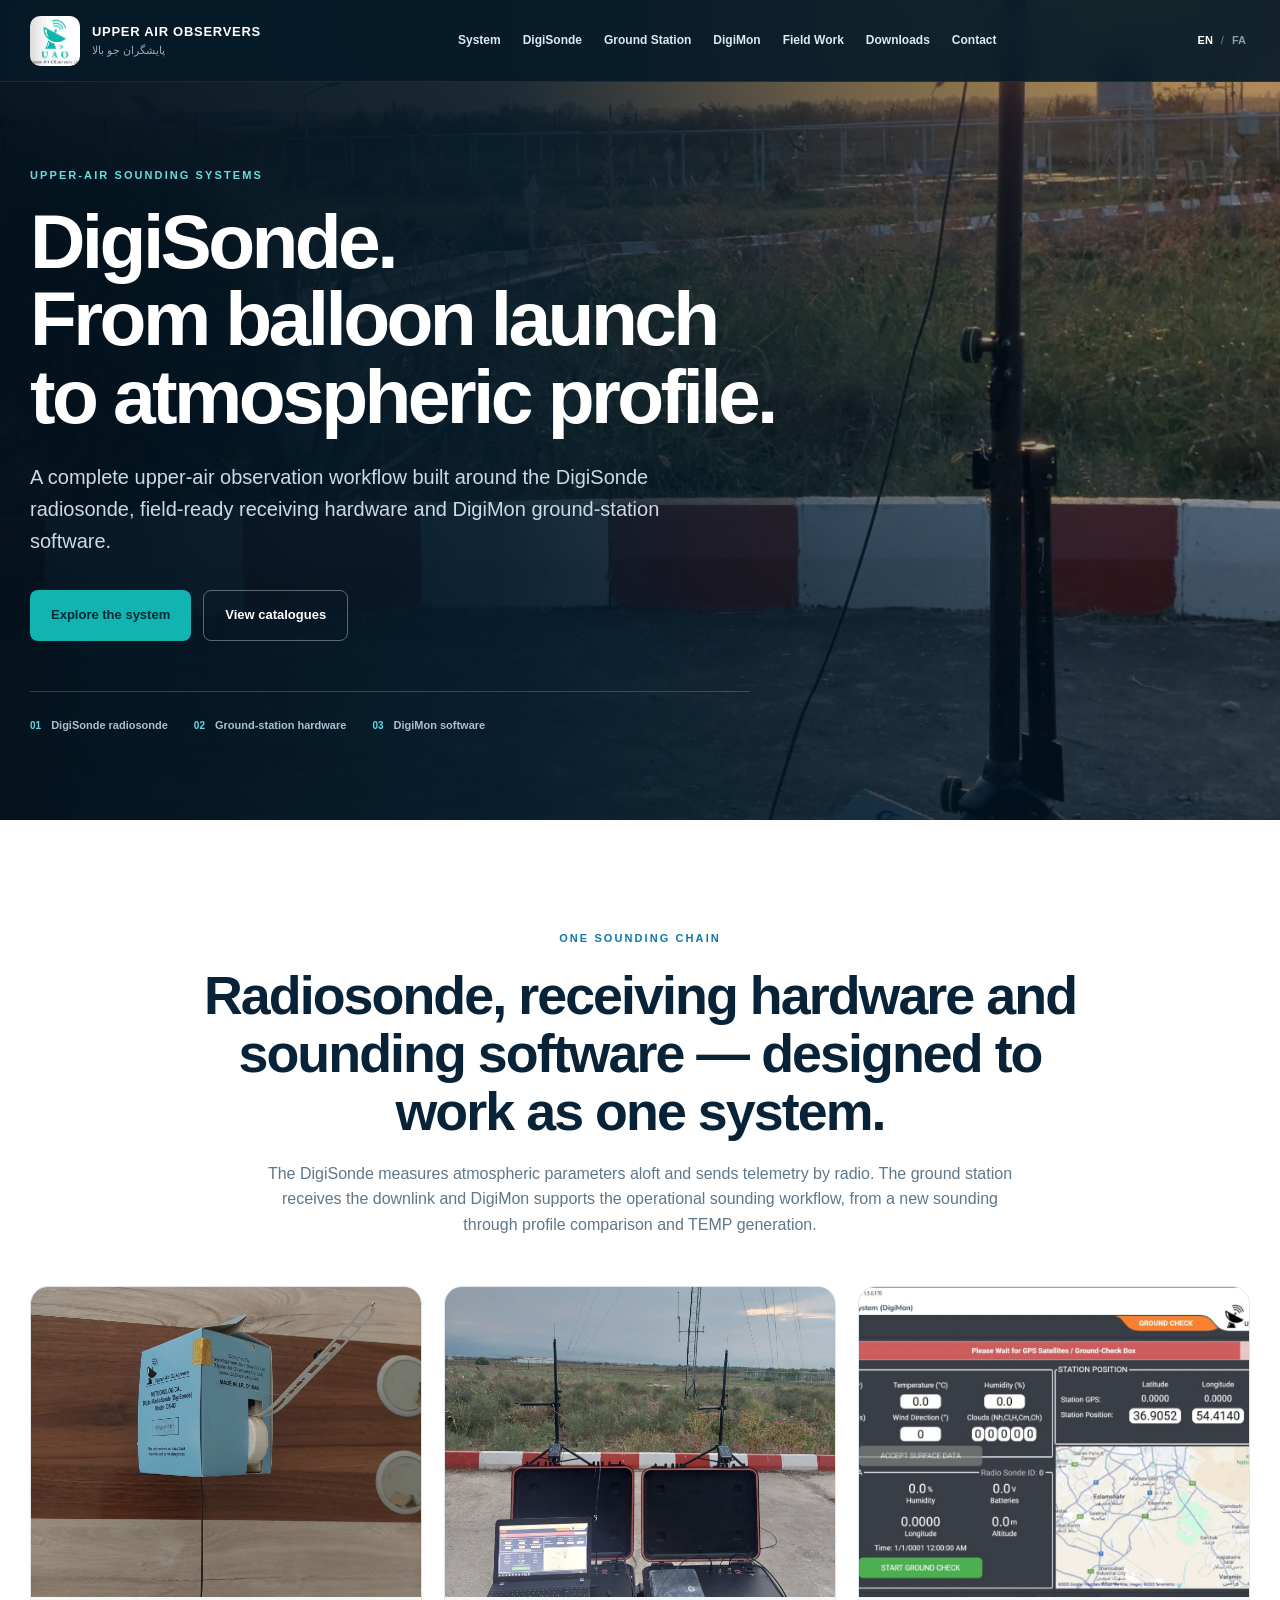
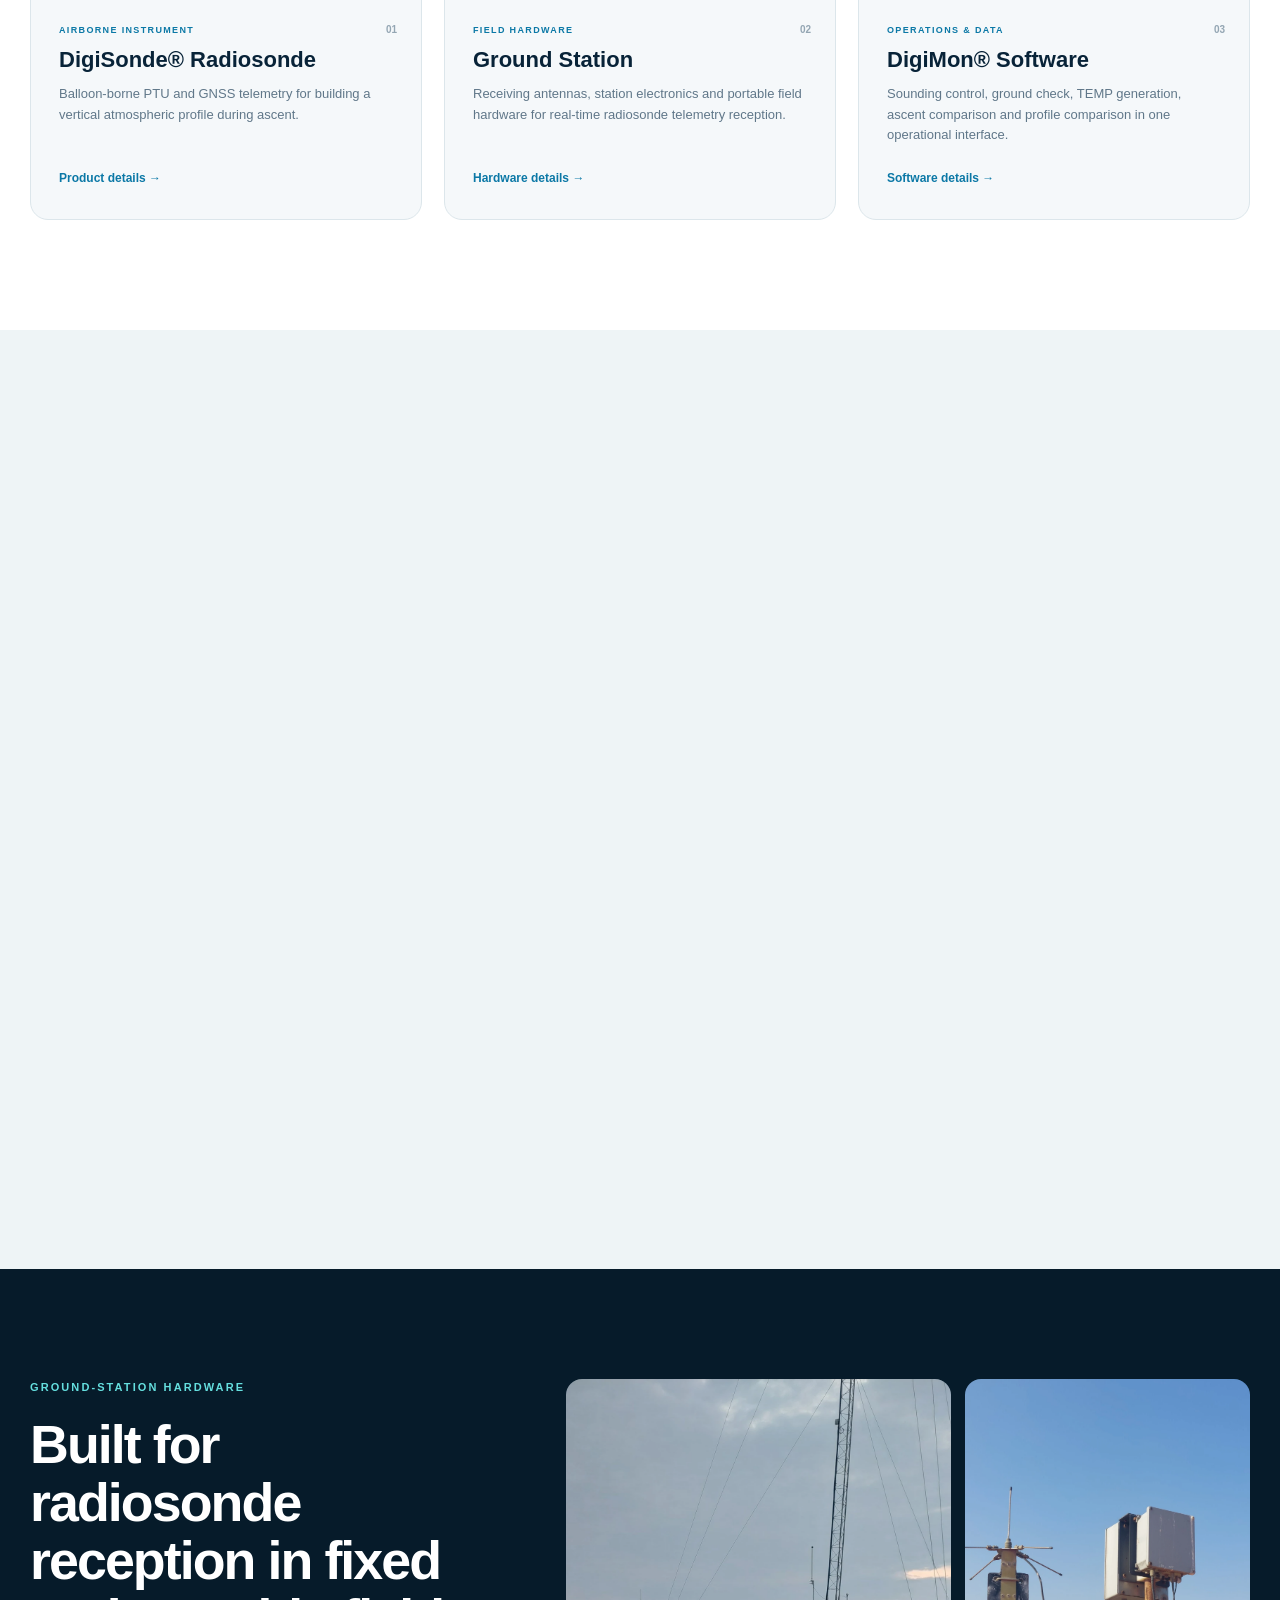
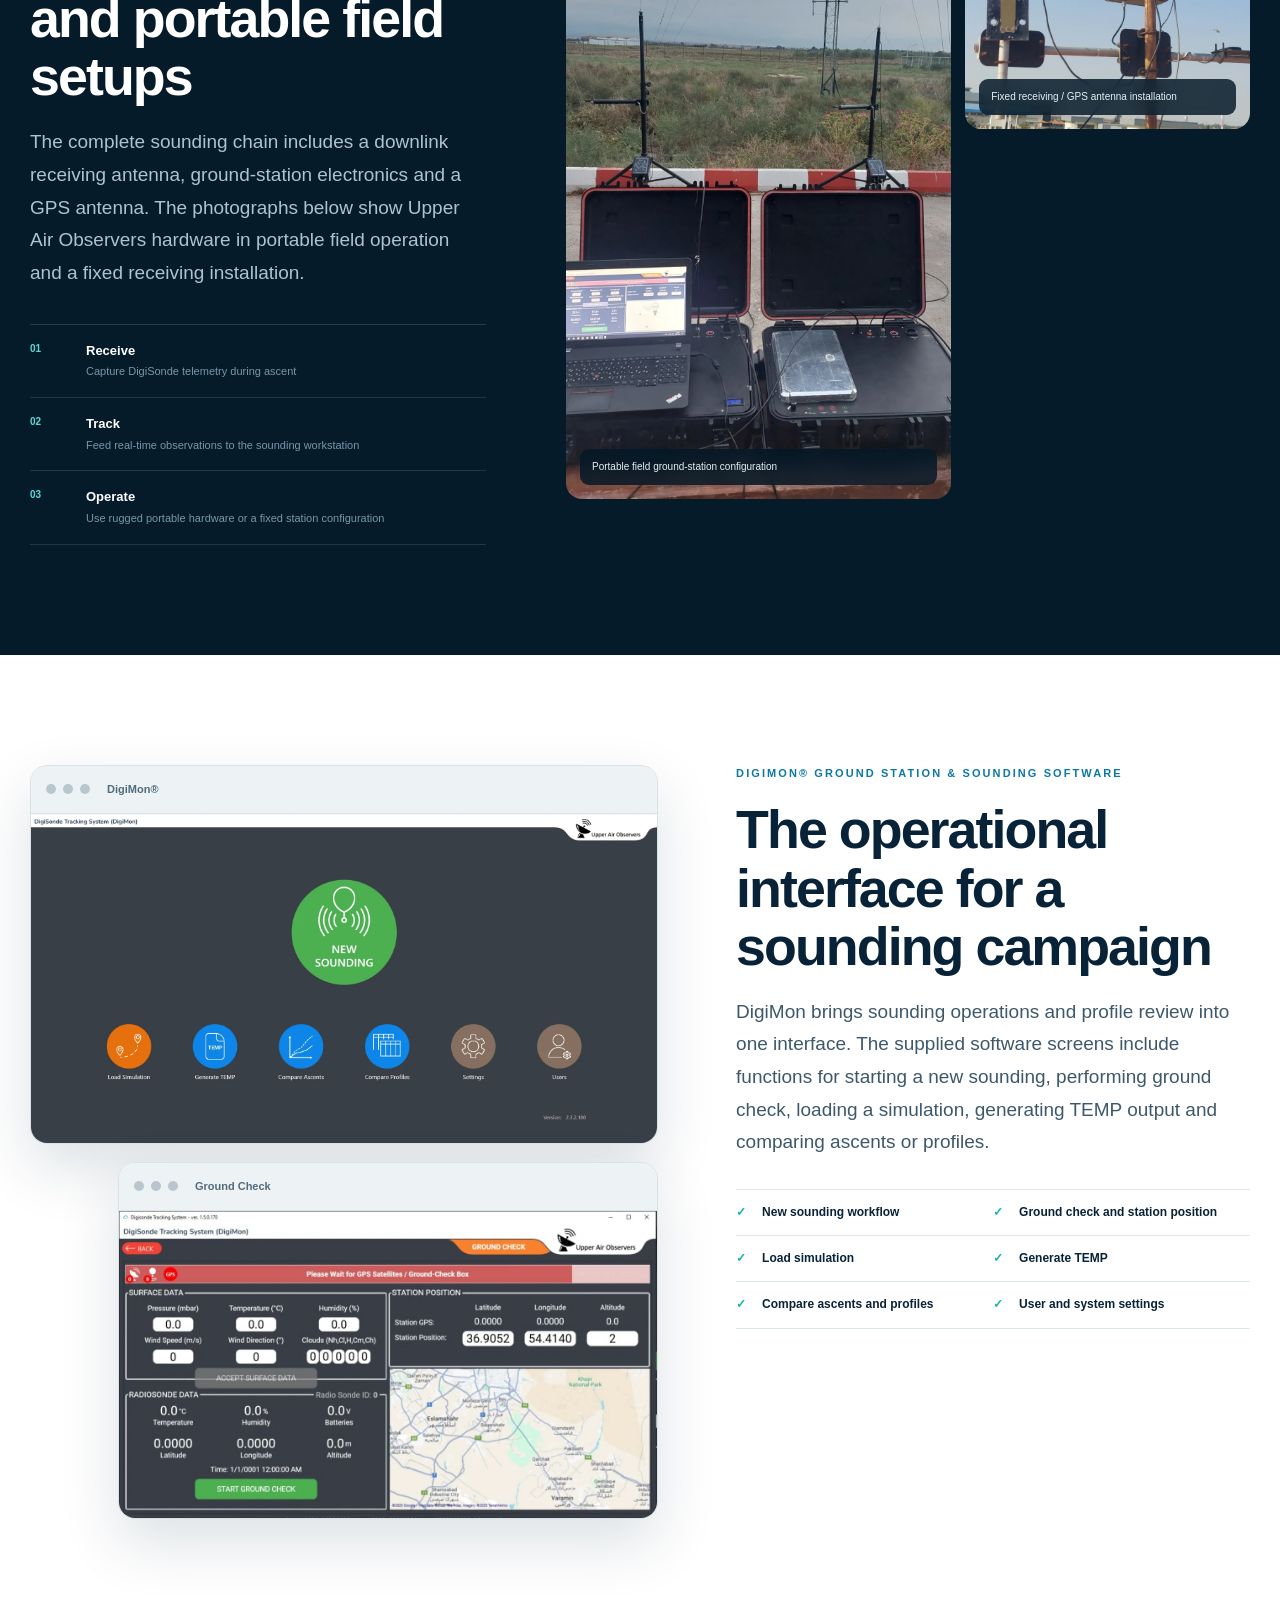
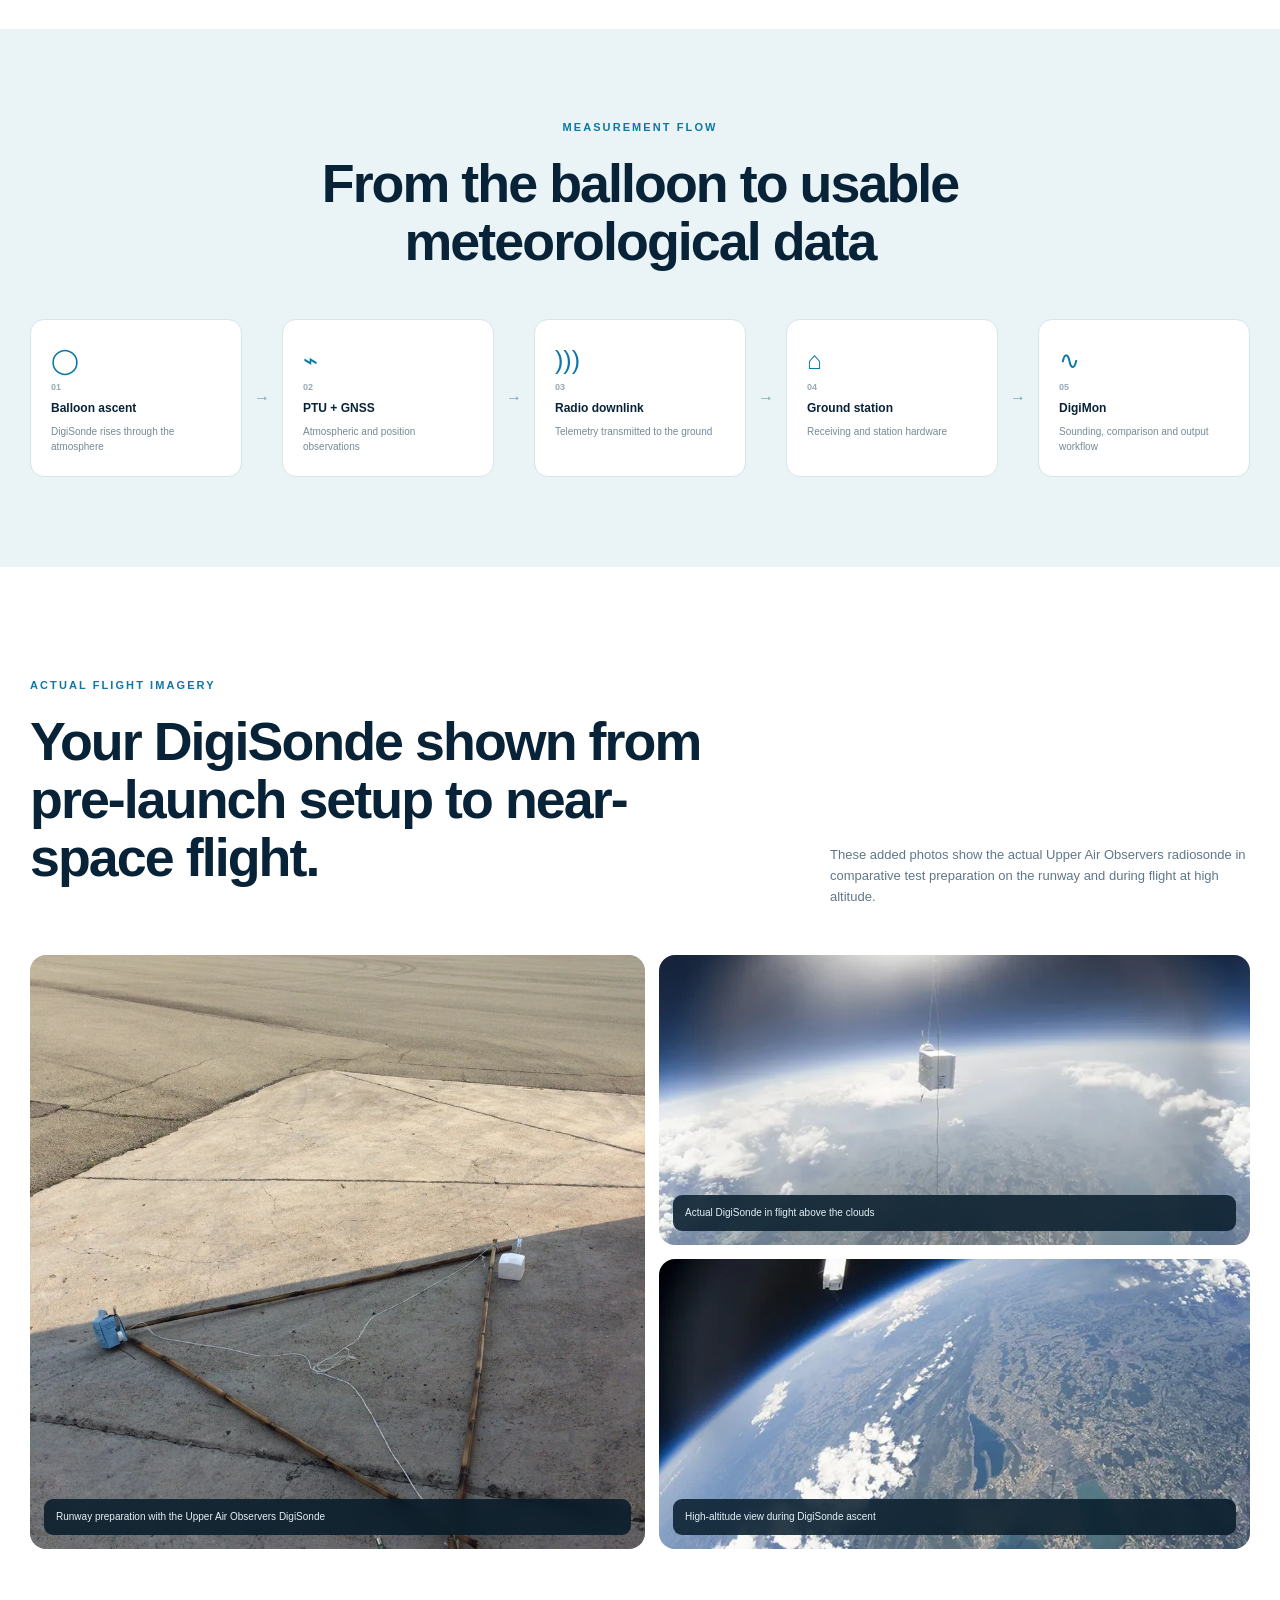
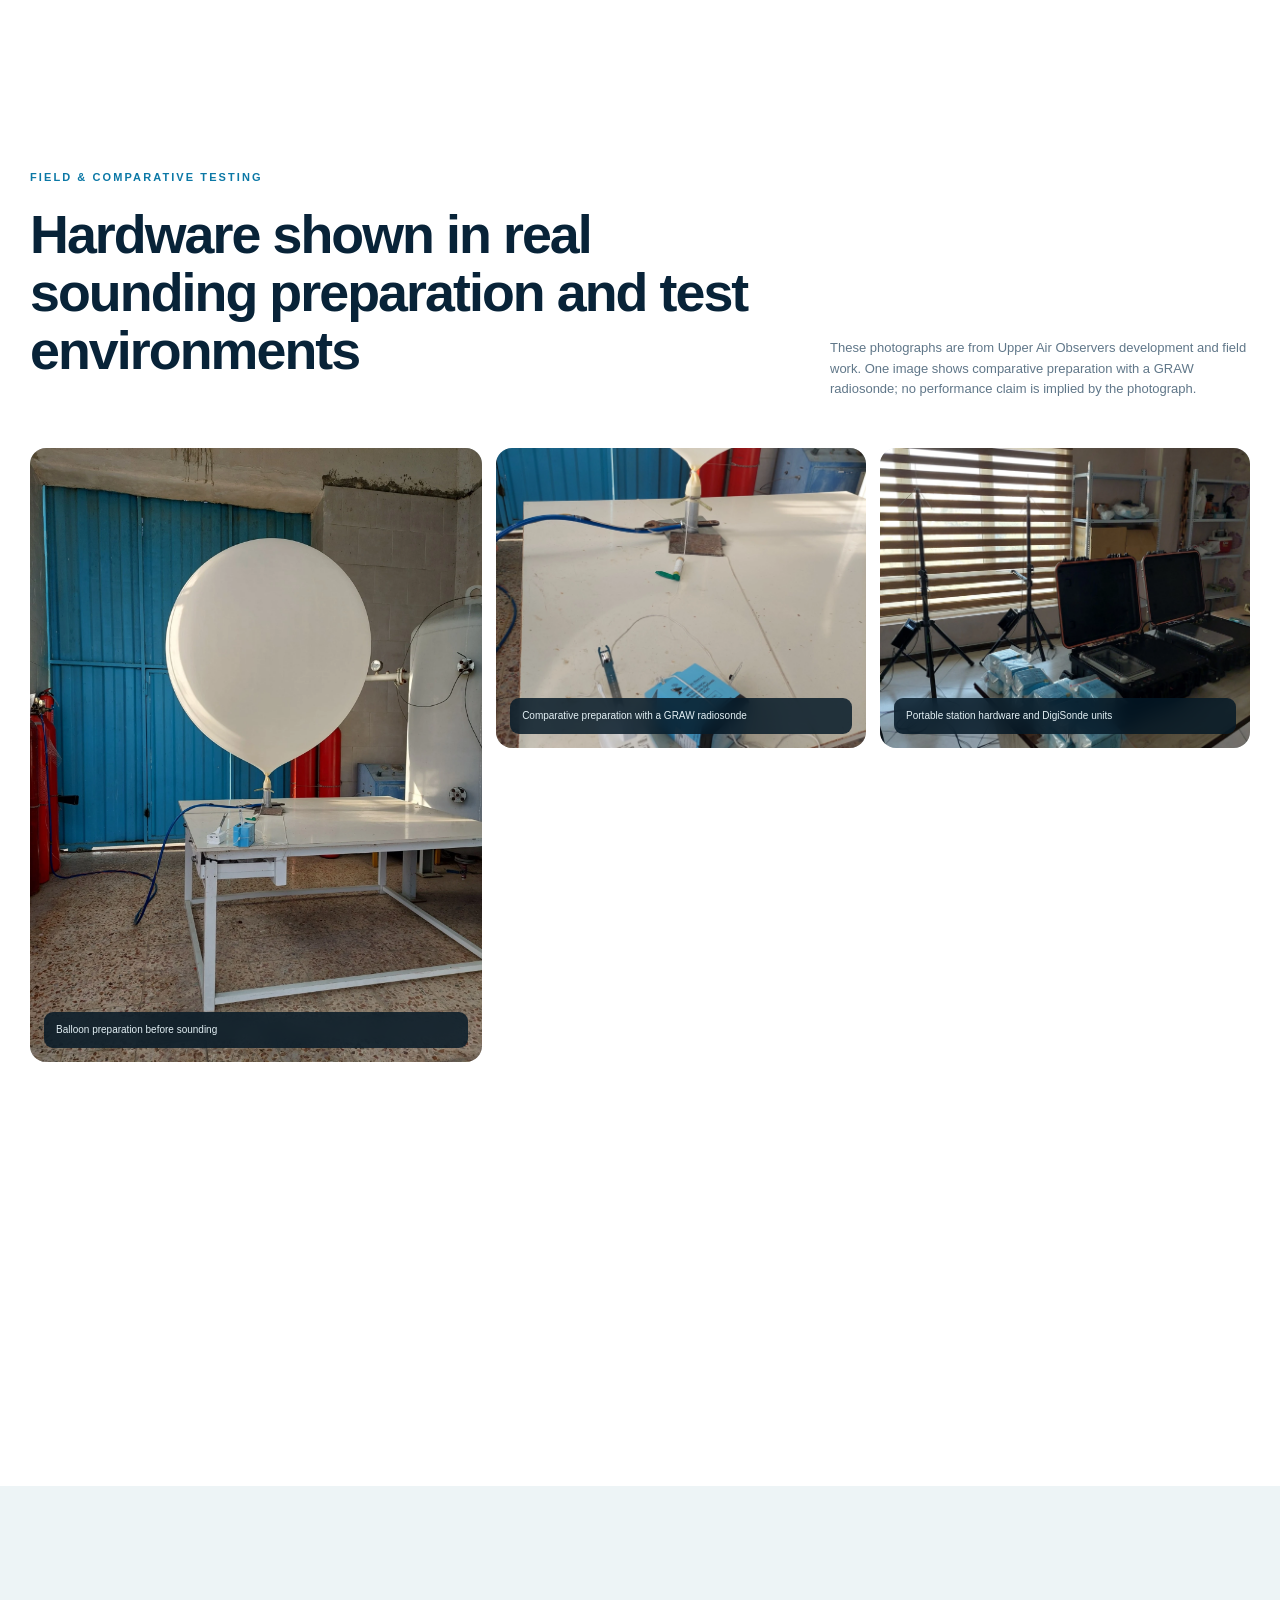
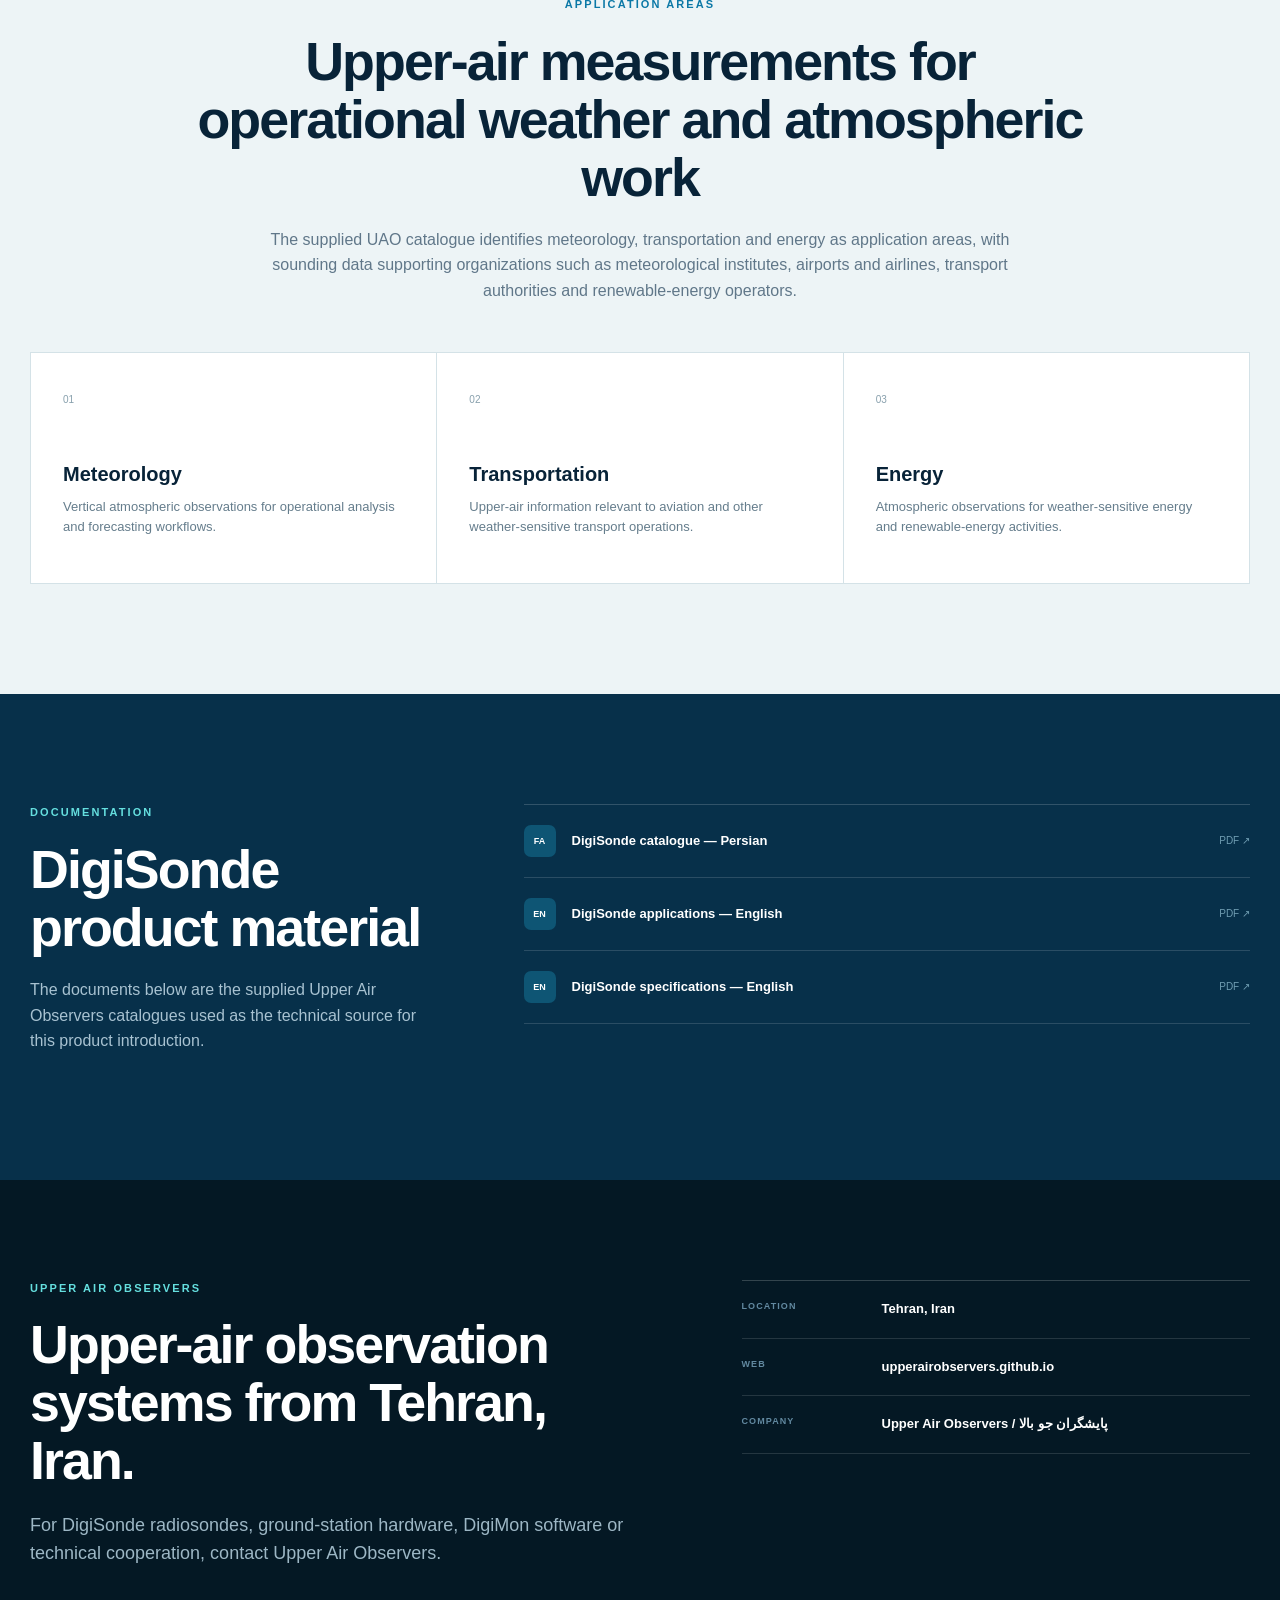
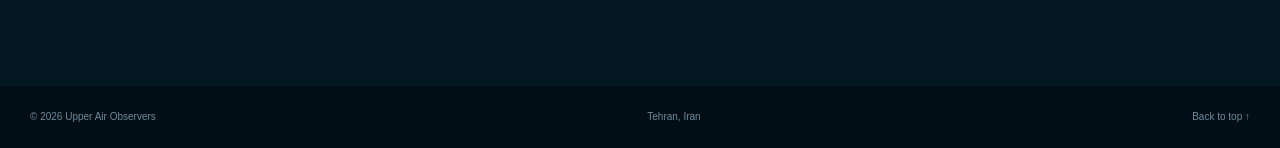
==== commit b474833e: "good working version" ====
--- a/index.html
+++ b/index.html
@@ -9,9 +9,6 @@
   <meta property="og:description" content="DigiSonde radiosonde, ground-station hardware and DigiMon sounding software.">
   <meta property="og:type" content="website">
   <title>Upper Air Observers | DigiSonde Radiosonde System</title>
-  <link rel="preconnect" href="https://fonts.googleapis.com">
-  <link rel="preconnect" href="https://fonts.gstatic.com" crossorigin>
-  <link href="https://fonts.googleapis.com/css2?family=Inter:wght@400;500;600;700;800;900&family=Vazirmatn:wght@400;500;600;700;800;900&display=swap" rel="stylesheet">
   <link rel="stylesheet" href="styles.css">
 </head>
 <body>
@@ -103,12 +100,12 @@
           </article>
 
           <article class="system-card reveal">
-            <div class="media software"><img src="assets/images/digimon-software.webp" alt="DigiMon radiosonde ground-station software interface"></div>
+            <div class="media software"><img src="assets/images/digimon-ground-check.webp" alt="DigiMon ground check software screen"></div>
             <div class="card-copy">
               <span class="card-no">03</span>
               <p class="card-tag" data-i18n="softwareTag">OPERATIONS & DATA</p>
               <h3 data-i18n="softwareCardTitle">DigiMon® Software</h3>
-              <p data-i18n="softwareCardText">Sounding control, simulation, TEMP generation, ascent comparison and profile comparison in one operational interface.</p>
+              <p data-i18n="softwareCardText">Sounding control, ground check, TEMP generation, ascent comparison and profile comparison in one operational interface.</p>
               <a href="#software" data-i18n="learnSoftware">Software details →</a>
             </div>
           </article>
@@ -185,20 +182,26 @@
 
     <section class="section software-section" id="software">
       <div class="container software-grid">
-        <div class="software-window reveal">
-          <div class="window-bar"><span></span><span></span><span></span><b>DigiMon®</b></div>
-          <img src="assets/images/digimon-software.webp" alt="DigiMon software main screen with New Sounding, Load Simulation, Generate TEMP, Compare Ascents and Compare Profiles functions">
+        <div class="software-stack reveal">
+          <div class="software-window">
+            <div class="window-bar"><span></span><span></span><span></span><b>DigiMon®</b></div>
+            <img src="assets/images/digimon-software.webp" alt="DigiMon software main screen with New Sounding, Load Simulation, Generate TEMP, Compare Ascents and Compare Profiles functions">
+          </div>
+          <div class="software-window secondary-window">
+            <div class="window-bar"><span></span><span></span><span></span><b data-i18n="groundCheckLabel">Ground Check</b></div>
+            <img src="assets/images/digimon-ground-check.webp" alt="DigiMon software ground check screen showing surface data and station position">
+          </div>
         </div>
         <div class="software-copy reveal">
           <p class="eyebrow dark" data-i18n="softwareKicker">DIGIMON® GROUND STATION & SOUNDING SOFTWARE</p>
           <h2 data-i18n="softwareTitle">The operational interface for a sounding campaign</h2>
-          <p class="lead" data-i18n="softwareText">DigiMon brings sounding operations and profile review into one interface. The supplied software screen includes functions for starting a new sounding, loading a simulation, generating TEMP output and comparing ascents or profiles.</p>
+          <p class="lead" data-i18n="softwareText">DigiMon brings sounding operations and profile review into one interface. The supplied software screens include functions for starting a new sounding, performing ground check, loading a simulation, generating TEMP output and comparing ascents or profiles.</p>
           <ul class="feature-list">
             <li data-i18n="softwareF1">New sounding workflow</li>
-            <li data-i18n="softwareF2">Load simulation</li>
-            <li data-i18n="softwareF3">Generate TEMP</li>
-            <li data-i18n="softwareF4">Compare ascents</li>
-            <li data-i18n="softwareF5">Compare profiles</li>
+            <li data-i18n="softwareF2">Ground check and station position</li>
+            <li data-i18n="softwareF3">Load simulation</li>
+            <li data-i18n="softwareF4">Generate TEMP</li>
+            <li data-i18n="softwareF5">Compare ascents and profiles</li>
             <li data-i18n="softwareF6">User and system settings</li>
           </ul>
         </div>
@@ -225,6 +228,32 @@
       </div>
     </section>
 
+    <section class="section flight-section">
+      <div class="container">
+        <div class="section-head split-head reveal">
+          <div>
+            <p class="eyebrow dark" data-i18n="flightKicker">ACTUAL FLIGHT IMAGERY</p>
+            <h2 data-i18n="flightTitle">Your DigiSonde shown from pre-launch setup to near-space flight.</h2>
+          </div>
+          <p data-i18n="flightLead">These added photos show the actual Upper Air Observers radiosonde in comparative test preparation on the runway and during flight at high altitude.</p>
+        </div>
+        <div class="flight-grid">
+          <figure class="flight-card tall reveal">
+            <img src="assets/images/runway-comparison.webp" alt="Comparative runway setup showing the Upper Air Observers DigiSonde and another radiosonde during preparation">
+            <figcaption data-i18n="flightCap1">Runway preparation with the Upper Air Observers DigiSonde</figcaption>
+          </figure>
+          <figure class="flight-card reveal">
+            <img src="assets/images/stratosphere-flight-1.webp" alt="Upper Air Observers DigiSonde in flight above the clouds">
+            <figcaption data-i18n="flightCap2">Actual DigiSonde in flight above the clouds</figcaption>
+          </figure>
+          <figure class="flight-card reveal">
+            <img src="assets/images/stratosphere-flight-2.webp" alt="Upper Air Observers DigiSonde in high-altitude flight with Earth visible below">
+            <figcaption data-i18n="flightCap3">High-altitude view during DigiSonde ascent</figcaption>
+          </figure>
+        </div>
+      </div>
+    </section>
+
     <section class="section field-section" id="field">
       <div class="container">
         <div class="section-head split-head reveal">
@@ -234,7 +263,7 @@
           </div>
           <p data-i18n="fieldLead">These photographs are from Upper Air Observers development and field work. One image shows comparative preparation with a GRAW radiosonde; no performance claim is implied by the photograph.</p>
         </div>
-        <div class="field-grid">
+        <div class="field-grid field-grid-expanded">
           <figure class="wide reveal"><img src="assets/images/balloon-preparation.webp" alt="Weather balloon preparation for a radiosonde launch"><figcaption data-i18n="fieldCap1">Balloon preparation before sounding</figcaption></figure>
           <figure class="reveal"><img src="assets/images/comparison-graw-uao.webp" alt="Upper Air Observers DigiSonde and GRAW radiosonde prepared for comparison"><figcaption data-i18n="fieldCap2">Comparative preparation with a GRAW radiosonde</figcaption></figure>
           <figure class="reveal"><img src="assets/images/equipment-lab.webp" alt="Upper Air Observers portable receiving systems and DigiSonde units in the lab"><figcaption data-i18n="fieldCap3">Portable station hardware and DigiSonde units</figcaption></figure>
--- a/styles.css
+++ b/styles.css
@@ -1,3 +1,5 @@
+@font-face{font-family:"UAOPersian";src:url("assets/fonts/NotoSansArabicUI-Regular.ttf") format("truetype");font-weight:400;font-style:normal;font-display:swap}
+@font-face{font-family:"UAOPersian";src:url("assets/fonts/NotoSansArabicUI-Bold.ttf") format("truetype");font-weight:700;font-style:normal;font-display:swap}
 :root{
   --ink:#082338;--ink2:#0d344e;--teal:#11b4b0;--blue:#0b78a6;--sky:#e9f6f8;
   --paper:#f5f8fa;--white:#fff;--muted:#607789;--line:#dce6eb;--dark:#061b2a;
@@ -5,11 +7,11 @@
 }
 *{box-sizing:border-box}
 html{scroll-behavior:smooth}
-body{margin:0;background:var(--paper);color:var(--ink);font-family:"Inter",ui-sans-serif,-apple-system,BlinkMacSystemFont,"Segoe UI",Tahoma,Arial,sans-serif;line-height:1.6;-webkit-font-smoothing:antialiased}
-body.fa{font-family:"Vazirmatn",Tahoma,"Segoe UI",Arial,sans-serif;font-feature-settings:"kern";text-rendering:optimizeLegibility}
-html[lang="fa"] body,html[lang="fa"] button,html[lang="fa"] input,html[lang="fa"] textarea,html[lang="fa"] select{font-family:"Vazirmatn",Tahoma,"Segoe UI",Arial,sans-serif}
-html[lang="fa"] h1,html[lang="fa"] h2,html[lang="fa"] h3,html[lang="fa"] h4,html[lang="fa"] strong,html[lang="fa"] b{font-family:"Vazirmatn",Tahoma,"Segoe UI",Arial,sans-serif}
-html[lang="fa"] h1,html[lang="fa"] h2,html[lang="fa"] h3,html[lang="fa"] h4{letter-spacing:0}
+body{margin:0;background:var(--paper);color:var(--ink);font-family:Inter,ui-sans-serif,-apple-system,BlinkMacSystemFont,"Segoe UI",Tahoma,Arial,sans-serif;line-height:1.6;-webkit-font-smoothing:antialiased}
+body.fa{font-family:"UAOPersian",Tahoma,"Segoe UI",Arial,sans-serif;font-feature-settings:"kern";text-rendering:optimizeLegibility}
+html[lang="fa"] body,html[lang="fa"] button,html[lang="fa"] input,html[lang="fa"] textarea,html[lang="fa"] select{font-family:"UAOPersian",Tahoma,"Segoe UI",Arial,sans-serif}
+html[lang="fa"] h1,html[lang="fa"] h2,html[lang="fa"] h3,html[lang="fa"] h4,html[lang="fa"] strong,html[lang="fa"] b{font-family:"UAOPersian",Tahoma,"Segoe UI",Arial,sans-serif}
+html[lang="fa"] h1,html[lang="fa"] h2,html[lang="fa"] h3,html[lang="fa"] h4{letter-spacing:0;font-weight:700}
 a{color:inherit;text-decoration:none}img{max-width:100%;display:block}button{font:inherit}.container{width:min(var(--container),calc(100% - 48px));margin:auto}
 .skip-link{position:fixed;top:-100px;left:20px;background:#fff;color:#000;padding:10px 14px;z-index:2000;border-radius:8px}.skip-link:focus{top:16px}
 .site-header{height:82px;position:fixed;inset:0 0 auto;z-index:1000;background:rgba(5,26,40,.91);backdrop-filter:blur(14px);border-bottom:1px solid rgba(255,255,255,.08)}
@@ -17,15 +19,16 @@
 .hero{min-height:820px;position:relative;overflow:hidden;color:#fff;padding-top:82px;background:#061b2a}.hero-photo{position:absolute;inset:0;width:100%;height:100%;object-fit:cover;object-position:center 56%;filter:saturate(.78) contrast(1.03)}.hero-shade{position:absolute;inset:0;background:linear-gradient(90deg,rgba(2,17,28,.95) 0%,rgba(4,26,42,.88) 39%,rgba(3,27,43,.52) 66%,rgba(3,26,42,.22) 100%),linear-gradient(0deg,rgba(3,22,35,.48),transparent 42%)}.hero-layout{min-height:738px;display:flex;align-items:center;position:relative}.hero-copy{width:min(760px,64%);padding:70px 0}.eyebrow{font-size:11px;font-weight:900;letter-spacing:.19em;color:#65dfdf;margin:0 0 18px}.eyebrow.dark{color:var(--blue)}h1,h2,h3,p{margin-top:0}h1{font-size:clamp(48px,6vw,82px);line-height:1.01;letter-spacing:-.047em;margin-bottom:26px}h2{font-size:clamp(36px,4.2vw,58px);line-height:1.08;letter-spacing:-.036em;margin-bottom:21px}h3{line-height:1.22}.hero-lead{font-size:20px;max-width:700px;color:#c8dbe6;margin-bottom:33px}.hero-actions{display:flex;gap:12px;flex-wrap:wrap}.button{display:inline-flex;align-items:center;justify-content:center;padding:14px 21px;border-radius:8px;font-size:13px;font-weight:900;transition:.2s}.button.primary{background:var(--teal);color:#042b39}.button.primary:hover{transform:translateY(-2px);background:#41cecb}.button.ghost{border:1px solid rgba(255,255,255,.34);color:#fff}.button.ghost:hover{border-color:#fff}.hero-facts{display:flex;gap:26px;margin-top:50px;padding-top:25px;border-top:1px solid rgba(255,255,255,.18);max-width:720px}.hero-facts div{display:flex;gap:10px;align-items:center}.hero-facts b{font-size:10px;color:#5fdae0}.hero-facts span{font-size:11px;color:#a9c1d0;font-weight:700}
 .section{padding:110px 0}.section-head{max-width:900px;margin-bottom:48px}.section-head.center{text-align:center;margin-left:auto;margin-right:auto}.section-head.center p:not(.eyebrow){max-width:760px;margin:0 auto;color:var(--muted)}.section-head p:not(.eyebrow){color:var(--muted);font-size:16px}.system-intro{background:#fff}.system-cards{display:grid;grid-template-columns:repeat(3,1fr);gap:22px}.system-card{background:var(--paper);border:1px solid var(--line);border-radius:18px;overflow:hidden;transition:.25s}.system-card:hover{transform:translateY(-5px);box-shadow:var(--shadow)}.system-card .media{height:310px;overflow:hidden;background:#dae7ec}.system-card .media img{width:100%;height:100%;object-fit:cover}.system-card .media.portrait img{object-position:center 55%}.system-card .media.software img{object-position:center}.card-copy{padding:26px 28px 30px;position:relative}.card-no{position:absolute;right:24px;top:25px;font-size:10px;font-weight:900;color:#94a6b3}.card-tag{font-size:9px;letter-spacing:.15em;font-weight:900;color:var(--blue);margin-bottom:10px}.card-copy h3{font-size:22px;margin:0 0 10px}.card-copy p:not(.card-tag){font-size:13px;color:var(--muted);min-height:64px}.card-copy a{display:inline-block;margin-top:8px;font-size:12px;color:var(--blue);font-weight:900}
 .product-section{background:#eef4f6}.product-grid{display:grid;grid-template-columns:.85fr 1.15fr;gap:85px;align-items:center}.product-visual{position:relative;border-radius:var(--radius);overflow:hidden;min-height:700px;background:#d9e7eb;box-shadow:var(--shadow)}.product-visual img{width:100%;height:100%;position:absolute;inset:0;object-fit:cover;object-position:center 35%}.photo-badge{position:absolute;left:22px;bottom:22px;background:rgba(4,29,45,.9);color:#fff;border-radius:10px;padding:11px 13px;display:flex;flex-direction:column;line-height:1.1}.photo-badge span{font-size:12px;font-weight:900}.photo-badge small{font-size:9px;color:#a9c7d8;margin-top:5px}.lead{font-size:19px;color:#3d586b;line-height:1.72}.measurement-row{display:grid;grid-template-columns:repeat(4,1fr);gap:1px;background:var(--line);border:1px solid var(--line);margin:34px 0}.measurement-row div{background:#fff;padding:18px 16px}.measurement-row strong{font-size:21px;display:block;line-height:1.2}.measurement-row span{font-size:10px;color:#6f8491;display:block;margin-top:7px}.spec-block{display:grid;grid-template-columns:1fr 1fr;gap:18px}.spec-group{background:#fff;border:1px solid var(--line);border-radius:14px;padding:22px}.spec-group h3{font-size:14px;margin:0 0 12px}.spec-group dl{margin:0}.spec-group dl>div{display:grid;grid-template-columns:130px 1fr;gap:12px;padding:9px 0;border-top:1px solid #e8eef1}.spec-group dt{font-size:11px;color:#768b98}.spec-group dd{margin:0;font-size:11px;font-weight:800}.spec-group dd small{font-weight:500;color:#7f919a}.source-note{font-size:10px;color:#80919b;margin-top:14px}
-.dark-section{background:var(--dark);color:#fff}.ground-grid{display:grid;grid-template-columns:.8fr 1.2fr;gap:80px;align-items:start}.ground-copy{position:sticky;top:120px}.dark-lead{color:#aec3cf}.workflow-list{border-top:1px solid rgba(255,255,255,.14);margin-top:34px}.workflow-list>div{display:grid;grid-template-columns:40px 1fr;gap:16px;padding:16px 0;border-bottom:1px solid rgba(255,255,255,.12)}.workflow-list b{font-size:10px;color:#57d9d9}.workflow-list span{display:flex;flex-direction:column}.workflow-list strong{font-size:13px}.workflow-list small{font-size:11px;color:#7897a8;margin-top:2px}.ground-gallery{display:grid;grid-template-columns:1.15fr .85fr;gap:14px}.ground-gallery figure{margin:0;position:relative;overflow:hidden;border-radius:16px;min-height:350px;background:#0c2738}.ground-gallery .ground-main{grid-row:span 2;min-height:720px}.ground-gallery img{width:100%;height:100%;position:absolute;inset:0;object-fit:cover}.ground-gallery .ground-main img{object-position:center 62%}.ground-gallery figure:nth-child(2) img{object-position:center 38%}.ground-gallery figcaption,.field-grid figcaption{position:absolute;left:14px;right:14px;bottom:14px;background:rgba(3,24,38,.82);backdrop-filter:blur(8px);color:#e3f0f5;padding:10px 12px;border-radius:9px;font-size:10px}
-.software-section{background:#fff}.software-grid{display:grid;grid-template-columns:1.17fr .83fr;gap:78px;align-items:center}.software-window{border:1px solid #d8e2e7;border-radius:17px;overflow:hidden;box-shadow:var(--shadow);background:#fff}.window-bar{height:48px;background:#edf2f5;border-bottom:1px solid #dbe3e8;display:flex;align-items:center;gap:7px;padding:0 15px}.window-bar span{width:10px;height:10px;border-radius:50%;background:#b9c6ce}.window-bar b{margin-left:10px;font-size:11px;color:#526b7a}.software-window img{width:100%;height:auto}.feature-list{list-style:none;margin:30px 0 0;padding:0;border-top:1px solid var(--line);display:grid;grid-template-columns:1fr 1fr}.feature-list li{position:relative;padding:13px 8px 13px 26px;border-bottom:1px solid var(--line);font-size:12px;font-weight:800}.feature-list li:before{content:"✓";position:absolute;left:0;color:var(--teal);font-weight:900}
+.dark-section{background:var(--dark);color:#fff}.ground-grid{display:grid;grid-template-columns:.8fr 1.2fr;gap:80px;align-items:start}.ground-copy{position:sticky;top:120px}.dark-lead{color:#aec3cf}.workflow-list{border-top:1px solid rgba(255,255,255,.14);margin-top:34px}.workflow-list>div{display:grid;grid-template-columns:40px 1fr;gap:16px;padding:16px 0;border-bottom:1px solid rgba(255,255,255,.12)}.workflow-list b{font-size:10px;color:#57d9d9}.workflow-list span{display:flex;flex-direction:column}.workflow-list strong{font-size:13px}.workflow-list small{font-size:11px;color:#7897a8;margin-top:2px}.ground-gallery{display:grid;grid-template-columns:1.15fr .85fr;gap:14px}.ground-gallery figure{margin:0;position:relative;overflow:hidden;border-radius:16px;min-height:350px;background:#0c2738}.ground-gallery .ground-main{grid-row:span 2;min-height:720px}.ground-gallery img{width:100%;height:100%;position:absolute;inset:0;object-fit:cover}.ground-gallery .ground-main img{object-position:center 62%}.ground-gallery figure:nth-child(2) img{object-position:center 38%}.ground-gallery figcaption,.field-grid figcaption,.flight-grid figcaption{position:absolute;left:14px;right:14px;bottom:14px;background:rgba(3,24,38,.82);backdrop-filter:blur(8px);color:#e3f0f5;padding:10px 12px;border-radius:9px;font-size:10px}
+.software-section{background:#fff}.software-grid{display:grid;grid-template-columns:1.1fr .9fr;gap:78px;align-items:start}.software-stack{display:grid;gap:18px}.software-window{border:1px solid #d8e2e7;border-radius:17px;overflow:hidden;box-shadow:var(--shadow);background:#fff}.secondary-window{max-width:86%;margin-inline-start:auto}.window-bar{height:48px;background:#edf2f5;border-bottom:1px solid #dbe3e8;display:flex;align-items:center;gap:7px;padding:0 15px}.window-bar span{width:10px;height:10px;border-radius:50%;background:#b9c6ce}.window-bar b{margin-left:10px;font-size:11px;color:#526b7a}.software-window img{width:100%;height:auto}.feature-list{list-style:none;margin:30px 0 0;padding:0;border-top:1px solid var(--line);display:grid;grid-template-columns:1fr 1fr}.feature-list li{position:relative;padding:13px 8px 13px 26px;border-bottom:1px solid var(--line);font-size:12px;font-weight:800}.feature-list li:before{content:"✓";position:absolute;left:0;color:var(--teal);font-weight:900}
 .signal-chain{background:#eaf3f6;padding:90px 0}.chain-grid{display:grid;grid-template-columns:1fr auto 1fr auto 1fr auto 1fr auto 1fr;gap:12px;align-items:center}.chain-grid>div{background:#fff;border:1px solid #d8e5e9;border-radius:14px;padding:20px;min-height:158px;display:flex;flex-direction:column}.chain-grid>i{font-style:normal;color:#7ca0b1}.chain-icon{font-size:25px;color:var(--blue);height:40px}.chain-grid b{font-size:9px;color:#9aaab3}.chain-grid strong{font-size:12px;margin-top:5px}.chain-grid small{font-size:10px;color:#758a96;margin-top:7px;line-height:1.45}
-.field-section{background:#fff}.split-head{max-width:none;display:grid;grid-template-columns:1fr 420px;gap:80px;align-items:end}.split-head p:not(.eyebrow){font-size:13px;margin:0}.field-grid{display:grid;grid-template-columns:1.1fr .9fr .9fr;grid-auto-rows:300px;gap:14px}.field-grid figure{margin:0;position:relative;overflow:hidden;border-radius:16px;background:#e1eaee}.field-grid figure.wide{grid-row:span 2}.field-grid img{width:100%;height:100%;position:absolute;inset:0;object-fit:cover}.field-grid figure:nth-child(1) img{object-position:center 48%}.field-grid figure:nth-child(2) img{object-position:center 56%}.field-grid figure:nth-child(3) img{object-position:center 56%}.field-grid figure:nth-child(4) img{object-position:center 50%}
+.flight-section,.field-section{background:#fff}.split-head{max-width:none;display:grid;grid-template-columns:1fr 420px;gap:80px;align-items:end}.split-head p:not(.eyebrow){font-size:13px;margin:0}.flight-grid{display:grid;grid-template-columns:1.02fr .98fr;grid-auto-rows:290px;gap:14px}.flight-card{margin:0;position:relative;overflow:hidden;border-radius:16px;background:#e1eaee}.flight-card.tall{grid-row:span 2}.flight-grid img{width:100%;height:100%;position:absolute;inset:0;object-fit:cover}.flight-grid figure:nth-child(1) img{object-position:center 52%}.flight-grid figure:nth-child(2) img{object-position:center 48%}.flight-grid figure:nth-child(3) img{object-position:center 48%}
+.field-grid{display:grid;grid-template-columns:1.1fr .9fr .9fr;grid-auto-rows:300px;gap:14px}.field-grid figure{margin:0;position:relative;overflow:hidden;border-radius:16px;background:#e1eaee}.field-grid figure.wide{grid-row:span 2}.field-grid img{width:100%;height:100%;position:absolute;inset:0;object-fit:cover}.field-grid figure:nth-child(1) img{object-position:center 48%}.field-grid figure:nth-child(2) img{object-position:center 56%}.field-grid figure:nth-child(3) img{object-position:center 56%}.field-grid figure:nth-child(4) img{object-position:center 50%}
 .applications-section{background:#edf4f6}.app-grid{display:grid;grid-template-columns:repeat(3,1fr);border:1px solid #d4e2e7;background:#d4e2e7;gap:1px}.app-grid>div{background:#fff;padding:32px;min-height:220px}.app-grid span{font-size:10px;color:#88a0ad}.app-grid h3{font-size:20px;margin:52px 0 10px}.app-grid p{font-size:13px;color:#657d8c}
 .downloads-section{background:#07304a;color:#fff}.downloads-grid{display:grid;grid-template-columns:.72fr 1.28fr;gap:85px}.downloads-section .section-head{margin:0}.downloads-section .section-head p:not(.eyebrow){color:#a8c2d1}.download-list{border-top:1px solid rgba(255,255,255,.17)}.download-list a{display:flex;justify-content:space-between;align-items:center;padding:20px 0;border-bottom:1px solid rgba(255,255,255,.14)}.download-list a:hover strong{color:#61dfde}.download-list span{display:flex;align-items:center;gap:16px}.download-list b{width:32px;height:32px;border-radius:7px;background:#0e5574;display:grid;place-items:center;font-size:9px}.download-list strong{font-size:13px;transition:.2s}.download-list em{font-style:normal;font-size:10px;color:#6f9cb1}
 .contact-section{background:#041824;color:#fff;padding:100px 0}.contact-grid{display:grid;grid-template-columns:1.1fr .9fr;gap:90px}.contact-grid h2{max-width:700px}.contact-grid>div:first-child>p:not(.eyebrow){color:#9db7c5;font-size:18px;max-width:650px}.contact-panel{border-top:1px solid rgba(255,255,255,.19)}.contact-panel>div{padding:18px 0;border-bottom:1px solid rgba(255,255,255,.13);display:grid;grid-template-columns:120px 1fr;gap:20px}.contact-panel small{font-size:9px;color:#6289a0;letter-spacing:.12em;font-weight:900}.contact-panel strong{font-size:13px}.site-footer{background:#020e16;color:#6f8b9b}.footer-row{display:flex;justify-content:space-between;gap:20px;padding:23px 0;font-size:10px}.site-footer a:hover{color:#fff}
 .reveal{opacity:0;transform:translateY(20px);transition:opacity .65s ease,transform .65s ease}.reveal.is-visible{opacity:1;transform:none}
-html[dir="rtl"] h1,html[dir="rtl"] h2{letter-spacing:0}html[dir="rtl"] .eyebrow{letter-spacing:.05em}html[dir="rtl"] .card-no{right:auto;left:24px}html[dir="rtl"] .feature-list li{padding:13px 26px 13px 8px}html[dir="rtl"] .feature-list li:before{left:auto;right:0}html[dir="rtl"] .window-bar b{margin-left:0;margin-right:10px}html[dir="rtl"] .photo-badge{left:auto;right:22px}html[dir="rtl"] .ground-gallery figcaption,html[dir="rtl"] .field-grid figcaption{left:14px;right:14px}
-@media(max-width:1040px){.main-nav{position:fixed;top:82px;left:0;right:0;background:#061b2a;display:none;flex-direction:column;align-items:flex-start;padding:28px 24px;border-top:1px solid rgba(255,255,255,.08)}.main-nav.open{display:flex}.menu-toggle{display:block}.language-control{margin-inline-start:0}.hero-copy{width:78%}.system-cards{grid-template-columns:1fr 1fr}.product-grid,.ground-grid,.software-grid,.downloads-grid,.contact-grid{grid-template-columns:1fr;gap:55px}.ground-copy{position:static}.ground-gallery{grid-template-columns:1.1fr .9fr}.split-head{grid-template-columns:1fr;gap:12px}.split-head p:not(.eyebrow){max-width:700px}.chain-grid{grid-template-columns:1fr 1fr 1fr;gap:12px}.chain-grid>i{display:none}.field-grid{grid-template-columns:1fr 1fr}.field-grid figure.wide{grid-row:span 1}.measurement-row{grid-template-columns:1fr 1fr}}
-@media(max-width:720px){.container{width:min(100% - 30px,var(--container))}.site-header{height:72px}.main-nav{top:72px}.logo-chip{width:42px;height:42px}.brand-copy strong{font-size:11px}.brand-copy small{font-size:10px}.hero{min-height:760px;padding-top:72px}.hero-layout{min-height:688px}.hero-copy{width:100%;padding:75px 0}.hero-photo{object-position:58% 50%}.hero-shade{background:linear-gradient(90deg,rgba(2,17,28,.96),rgba(4,26,42,.76))}.hero h1{font-size:45px}.hero-lead{font-size:17px}.hero-facts{gap:15px;flex-wrap:wrap}.section{padding:80px 0}.system-cards,.app-grid{grid-template-columns:1fr}.system-card .media{height:340px}.product-visual{min-height:560px}.measurement-row,.spec-block{grid-template-columns:1fr}.spec-group dl>div{grid-template-columns:110px 1fr}.ground-gallery{grid-template-columns:1fr}.ground-gallery .ground-main{grid-row:auto;min-height:520px}.ground-gallery figure{min-height:430px}.feature-list{grid-template-columns:1fr}.chain-grid{grid-template-columns:1fr}.field-grid{grid-template-columns:1fr;grid-auto-rows:420px}.contact-panel>div{grid-template-columns:1fr;gap:5px}.footer-row{flex-direction:column}.language-control{margin-inline-start:auto}.menu-toggle{margin-inline-start:0}}
+html[dir="rtl"] h1,html[dir="rtl"] h2{letter-spacing:0}html[dir="rtl"] .eyebrow{letter-spacing:.05em}html[dir="rtl"] .card-no{right:auto;left:24px}html[dir="rtl"] .feature-list li{padding:13px 26px 13px 8px}html[dir="rtl"] .feature-list li:before{left:auto;right:0}html[dir="rtl"] .window-bar b{margin-left:0;margin-right:10px}html[dir="rtl"] .photo-badge{left:auto;right:22px}html[dir="rtl"] .ground-gallery figcaption,html[dir="rtl"] .field-grid figcaption,html[dir="rtl"] .flight-grid figcaption{left:14px;right:14px}
+@media(max-width:1040px){.main-nav{position:fixed;top:82px;left:0;right:0;background:#061b2a;display:none;flex-direction:column;align-items:flex-start;padding:28px 24px;border-top:1px solid rgba(255,255,255,.08)}.main-nav.open{display:flex}.menu-toggle{display:block}.language-control{margin-inline-start:0}.hero-copy{width:78%}.system-cards{grid-template-columns:1fr 1fr}.product-grid,.ground-grid,.software-grid,.downloads-grid,.contact-grid{grid-template-columns:1fr;gap:55px}.ground-copy{position:static}.ground-gallery{grid-template-columns:1.1fr .9fr}.split-head{grid-template-columns:1fr;gap:12px}.split-head p:not(.eyebrow){max-width:700px}.chain-grid{grid-template-columns:1fr 1fr 1fr;gap:12px}.chain-grid>i{display:none}.field-grid,.flight-grid{grid-template-columns:1fr 1fr}.field-grid figure.wide,.flight-card.tall{grid-row:span 1}.measurement-row{grid-template-columns:1fr 1fr}}
+@media(max-width:720px){.container{width:min(100% - 30px,var(--container))}.site-header{height:72px}.main-nav{top:72px}.logo-chip{width:42px;height:42px}.brand-copy strong{font-size:11px}.brand-copy small{font-size:10px}.hero{min-height:760px;padding-top:72px}.hero-layout{min-height:688px}.hero-copy{width:100%;padding:75px 0}.hero-photo{object-position:58% 50%}.hero-shade{background:linear-gradient(90deg,rgba(2,17,28,.96),rgba(4,26,42,.76))}.hero h1{font-size:45px}.hero-lead{font-size:17px}.hero-facts{gap:15px;flex-wrap:wrap}.section{padding:80px 0}.system-cards,.app-grid{grid-template-columns:1fr}.system-card .media{height:340px}.product-visual{min-height:560px}.measurement-row,.spec-block{grid-template-columns:1fr}.spec-group dl>div{grid-template-columns:110px 1fr}.ground-gallery{grid-template-columns:1fr}.ground-gallery .ground-main{grid-row:auto;min-height:520px}.ground-gallery figure{min-height:430px}.feature-list{grid-template-columns:1fr}.secondary-window{max-width:100%;margin-inline-start:0}.chain-grid{grid-template-columns:1fr}.field-grid,.flight-grid{grid-template-columns:1fr;grid-auto-rows:420px}.contact-panel>div{grid-template-columns:1fr;gap:5px}.footer-row{flex-direction:column}.language-control{margin-inline-start:auto}.menu-toggle{margin-inline-start:0}}
 @media(prefers-reduced-motion:reduce){html{scroll-behavior:auto}.reveal{opacity:1;transform:none;transition:none}}
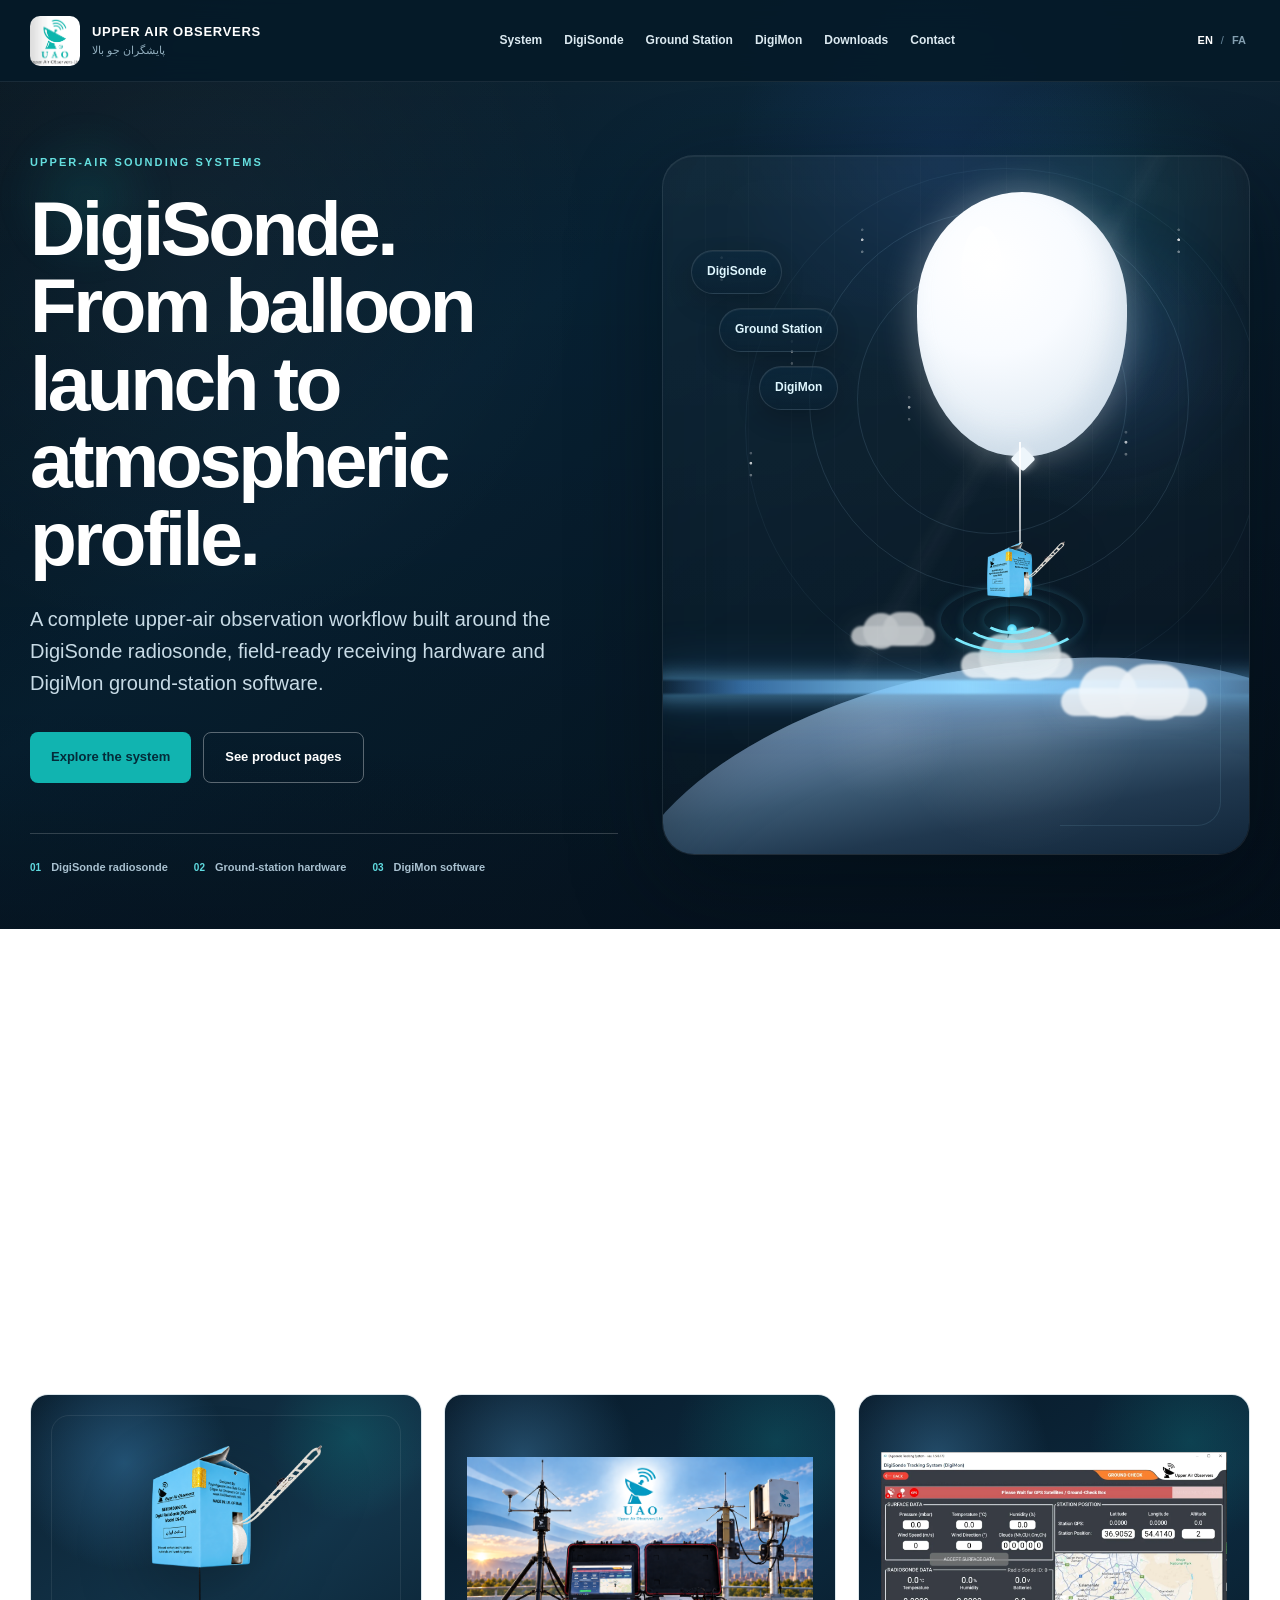
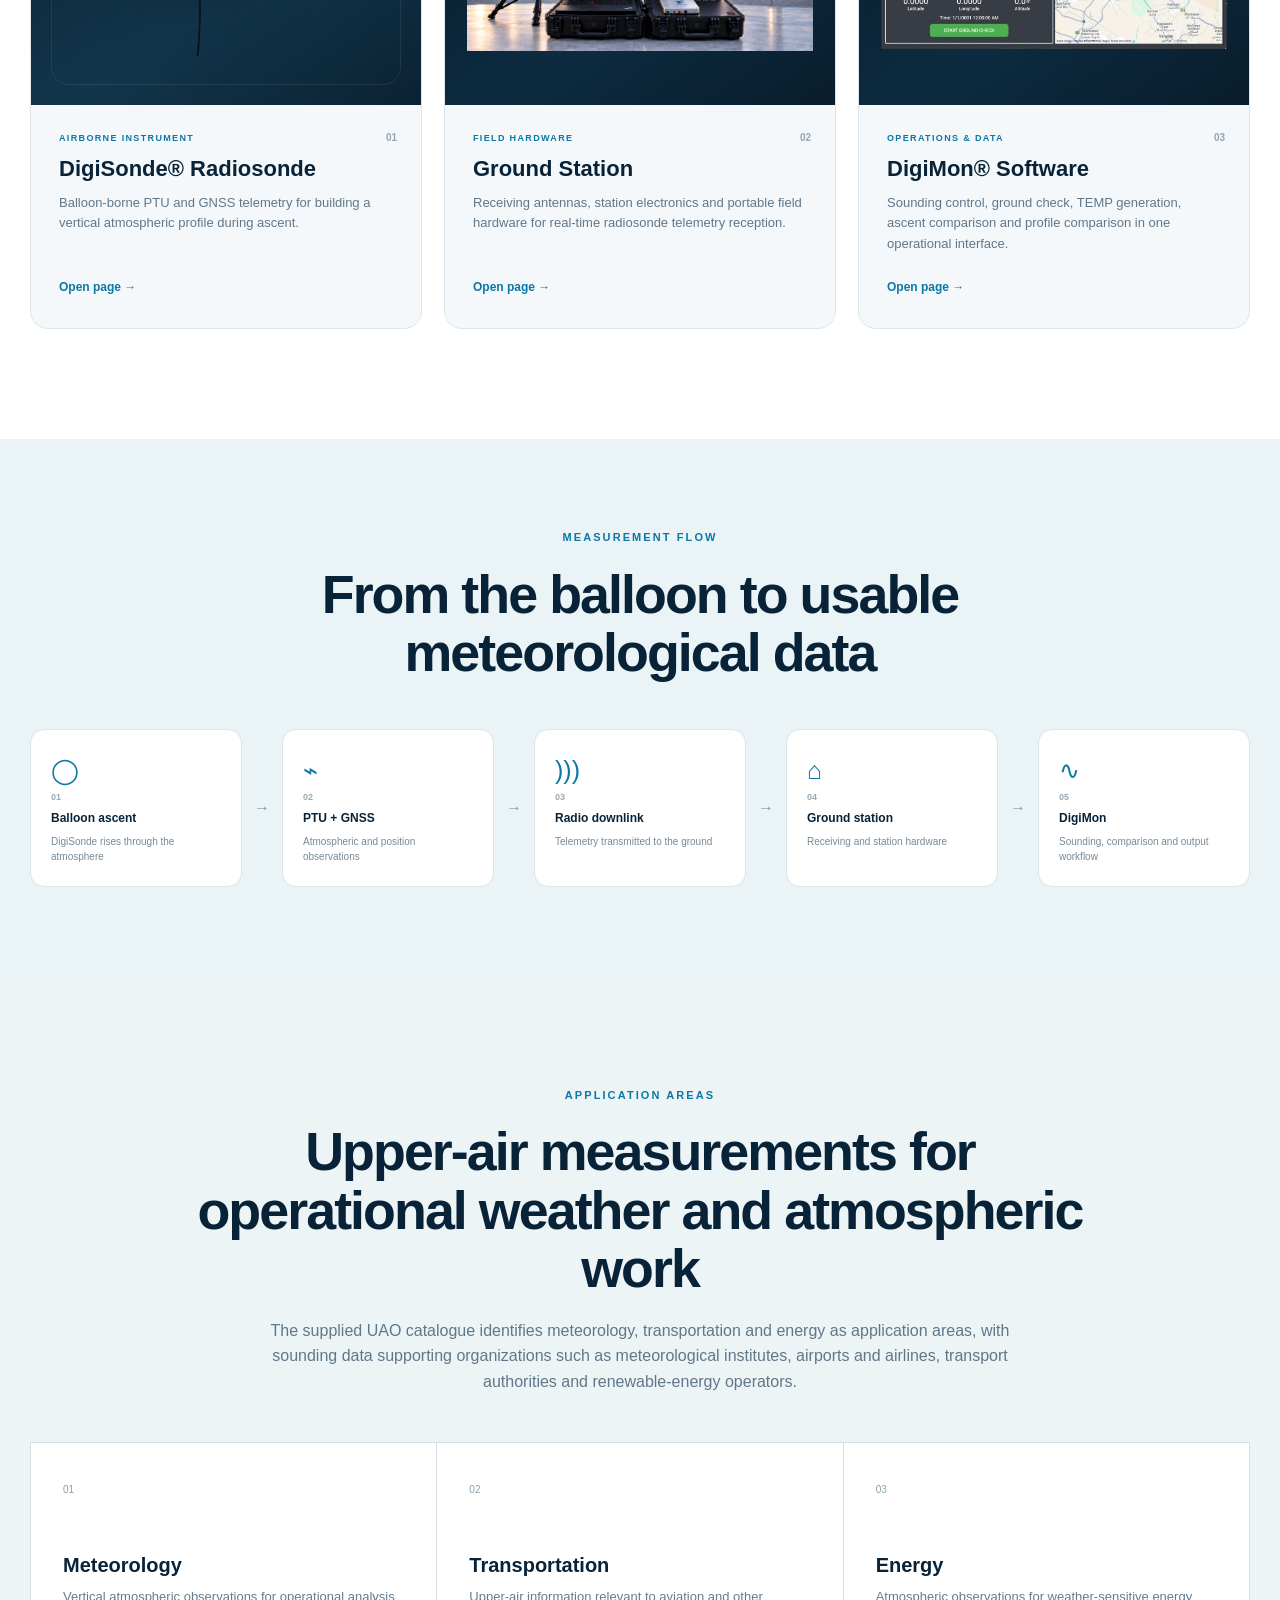
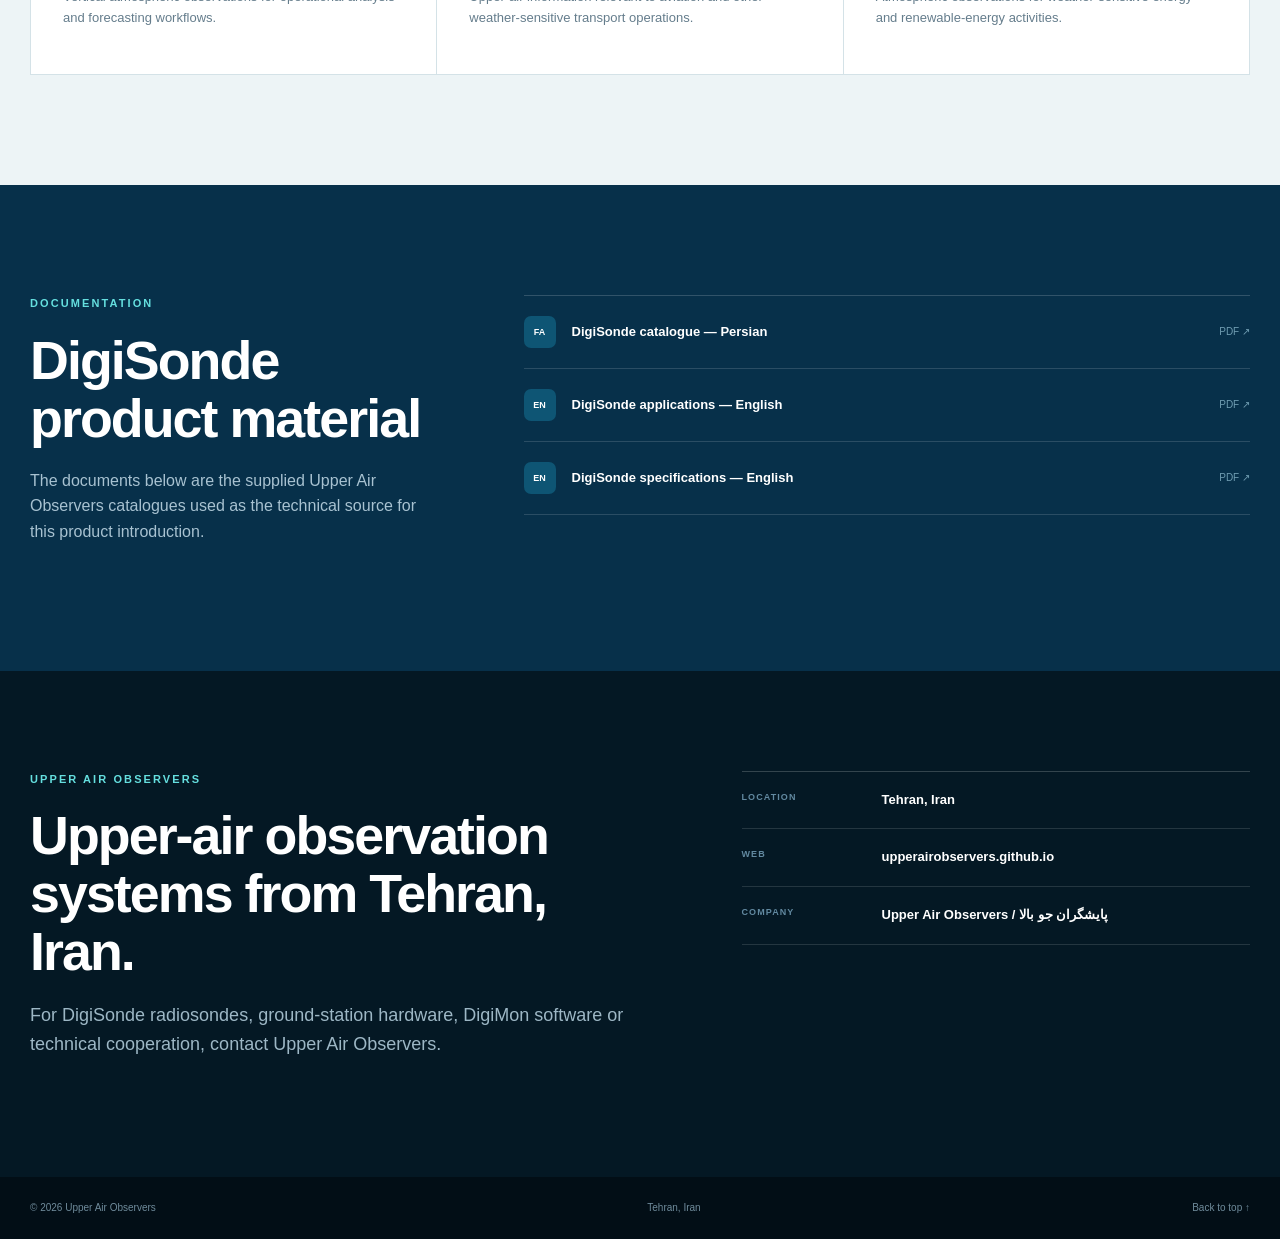
==== commit e629ef0a: "before translation correction version" ====
--- a/index.html
+++ b/index.html
@@ -5,10 +5,11 @@
   <meta name="viewport" content="width=device-width,initial-scale=1">
   <meta name="theme-color" content="#062b42">
   <meta name="description" content="Upper Air Observers — DigiSonde radiosonde, ground-station hardware and DigiMon sounding software for upper-air observations.">
-  <meta property="og:title" content="Upper Air Observers | DigiSonde Upper-Air Sounding System">
-  <meta property="og:description" content="DigiSonde radiosonde, ground-station hardware and DigiMon sounding software.">
-  <meta property="og:type" content="website">
-  <title>Upper Air Observers | DigiSonde Radiosonde System</title>
+  <title>Upper Air Observers | DigiSonde Upper-Air Sounding System</title>
+  <link rel="icon" href="favicon.ico?v=3" sizes="any">
+  <link rel="icon" type="image/png" sizes="32x32" href="assets/images/favicon-32.png?v=3">
+  <link rel="icon" type="image/png" sizes="16x16" href="assets/images/favicon-16.png?v=3">
+  <link rel="apple-touch-icon" sizes="180x180" href="assets/images/apple-touch-icon.png?v=3">
   <link rel="stylesheet" href="styles.css">
 </head>
 <body>
@@ -16,7 +17,7 @@
 
   <header class="site-header" id="top">
     <div class="container nav-shell">
-      <a class="brand" href="#home" aria-label="Upper Air Observers home">
+      <a class="brand" href="index.html" aria-label="Upper Air Observers home">
         <span class="logo-chip"><img src="assets/images/uao-logo.webp" alt="UAO Upper Air Observers logo"></span>
         <span class="brand-copy">
           <strong data-i18n="brand">Upper Air Observers</strong>
@@ -29,13 +30,12 @@
       </button>
 
       <nav class="main-nav" id="main-nav" aria-label="Primary navigation">
-        <a href="#system" data-i18n="navSystem">System</a>
-        <a href="#radiosonde" data-i18n="navRadiosonde">DigiSonde</a>
-        <a href="#ground" data-i18n="navGround">Ground Station</a>
-        <a href="#software" data-i18n="navSoftware">DigiMon</a>
-        <a href="#field" data-i18n="navField">Field Work</a>
-        <a href="#downloads" data-i18n="navDownloads">Downloads</a>
-        <a href="#contact" data-i18n="navContact">Contact</a>
+        <a href="index.html#system" data-i18n="navSystem">System</a>
+        <a href="digisonde.html" data-i18n="navRadiosonde">DigiSonde</a>
+        <a href="ground-station.html" data-i18n="navGround">Ground Station</a>
+        <a href="digimon.html" data-i18n="navSoftware">DigiMon</a>
+        <a href="index.html#downloads" data-i18n="navDownloads">Downloads</a>
+        <a href="index.html#contact" data-i18n="navContact">Contact</a>
       </nav>
 
       <div class="language-control" aria-label="Language">
@@ -47,17 +47,15 @@
   </header>
 
   <main id="main">
-    <section class="hero" id="home">
-      <img class="hero-photo" src="assets/images/field-station-sunset.webp" alt="Upper Air Observers portable radiosonde receiving antenna during field operations">
-      <div class="hero-shade"></div>
-      <div class="container hero-layout">
+    <section class="hero animated-hero" id="home">
+      <div class="container hero-grid">
         <div class="hero-copy reveal">
           <p class="eyebrow" data-i18n="heroKicker">UPPER-AIR SOUNDING SYSTEMS</p>
           <h1 data-i18n="heroTitle">DigiSonde.<br>From balloon launch to atmospheric profile.</h1>
           <p class="hero-lead" data-i18n="heroLead">A complete upper-air observation workflow built around the DigiSonde radiosonde, field-ready receiving hardware and DigiMon ground-station software.</p>
           <div class="hero-actions">
             <a class="button primary" href="#system" data-i18n="heroPrimary">Explore the system</a>
-            <a class="button ghost" href="#downloads" data-i18n="heroSecondary">View catalogues</a>
+            <a class="button ghost" href="digisonde.html" data-i18n="heroSecondaryAlt">See product pages</a>
           </div>
           <div class="hero-facts" aria-label="System components">
             <div><b>01</b><span data-i18n="fact1">DigiSonde radiosonde</span></div>
@@ -65,6 +63,36 @@
             <div><b>03</b><span data-i18n="fact3">DigiMon software</span></div>
           </div>
         </div>
+
+        <div class="hero-scene reveal" aria-hidden="true">
+          <div class="scene-stars"></div>
+          <div class="scene-stars stars-two"></div>
+          <div class="scene-nebula"></div>
+          <div class="scene-orbit orbit-one"></div>
+          <div class="scene-orbit orbit-two"></div>
+          <div class="scene-orbit orbit-three"></div>
+          <div class="earth-arc"></div>
+          <div class="earth-glow"></div>
+          <div class="cloud cloud-one"></div>
+          <div class="cloud cloud-two"></div>
+          <div class="cloud cloud-three"></div>
+
+          <div class="hero-sonde-wrap">
+            <div class="hero-balloon"></div>
+            <div class="hero-cable"></div>
+            <div class="hero-sonde">
+              <img src="assets/images/digisonde-hero-real.png" alt="DigiSonde radiosonde">
+              <span class="hero-sonde-tail"></span>
+              <span class="signal-rings">
+                <span></span><span></span><span></span>
+              </span>
+            </div>
+          </div>
+
+          <a class="scene-chip chip-one" href="digisonde.html">DigiSonde</a>
+          <a class="scene-chip chip-two" href="ground-station.html">Ground Station</a>
+          <a class="scene-chip chip-three" href="digimon.html">DigiMon</a>
+        </div>
       </div>
     </section>
 
@@ -77,133 +105,38 @@
         </div>
 
         <div class="system-cards">
-          <article class="system-card reveal">
-            <div class="media portrait"><img src="assets/images/digisonde-ds03.webp" alt="DigiSonde DS-03 radiosonde"></div>
+          <article class="system-card reveal page-link-card" data-page="digisonde.html">
+            <div class="media portrait product-shot"><img src="assets/images/digisonde-packaging.png" alt="DigiSonde DS-03 packaging product photo"></div>
             <div class="card-copy">
               <span class="card-no">01</span>
               <p class="card-tag" data-i18n="sondeTag">AIRBORNE INSTRUMENT</p>
               <h3 data-i18n="sondeCardTitle">DigiSonde® Radiosonde</h3>
               <p data-i18n="sondeCardText">Balloon-borne PTU and GNSS telemetry for building a vertical atmospheric profile during ascent.</p>
-              <a href="#radiosonde" data-i18n="learnSonde">Product details →</a>
+              <a href="digisonde.html" data-i18n="openPage">Open page →</a>
             </div>
           </article>
 
-          <article class="system-card reveal">
-            <div class="media portrait"><img src="assets/images/field-portable-station.webp" alt="Portable ground station hardware in rugged field cases"></div>
+          <article class="system-card reveal page-link-card" data-page="ground-station.html">
+            <div class="media portrait ground-promo"><img src="assets/images/ground-station-main-system.png" alt="Upper Air Observers ground station with portable station, GPS antenna and fixed antenna"></div>
             <div class="card-copy">
               <span class="card-no">02</span>
               <p class="card-tag" data-i18n="groundTag">FIELD HARDWARE</p>
               <h3 data-i18n="groundCardTitle">Ground Station</h3>
               <p data-i18n="groundCardText">Receiving antennas, station electronics and portable field hardware for real-time radiosonde telemetry reception.</p>
-              <a href="#ground" data-i18n="learnGround">Hardware details →</a>
+              <a href="ground-station.html" data-i18n="openPage">Open page →</a>
             </div>
           </article>
 
-          <article class="system-card reveal">
+          <article class="system-card reveal page-link-card" data-page="digimon.html">
             <div class="media software"><img src="assets/images/digimon-ground-check.webp" alt="DigiMon ground check software screen"></div>
             <div class="card-copy">
               <span class="card-no">03</span>
               <p class="card-tag" data-i18n="softwareTag">OPERATIONS & DATA</p>
               <h3 data-i18n="softwareCardTitle">DigiMon® Software</h3>
               <p data-i18n="softwareCardText">Sounding control, ground check, TEMP generation, ascent comparison and profile comparison in one operational interface.</p>
-              <a href="#software" data-i18n="learnSoftware">Software details →</a>
+              <a href="digimon.html" data-i18n="openPage">Open page →</a>
             </div>
           </article>
-        </div>
-      </div>
-    </section>
-
-    <section class="section product-section" id="radiosonde">
-      <div class="container product-grid">
-        <div class="product-visual reveal">
-          <img src="assets/images/digisonde-ds03.webp" alt="DigiSonde DS-03 radiosonde photographed in the Upper Air Observers facility">
-          <div class="photo-badge"><span>DS-03</span><small data-i18n="actualProduct">Actual product photo</small></div>
-        </div>
-        <div class="product-copy reveal">
-          <p class="eyebrow dark" data-i18n="dsKicker">DIGISONDE®</p>
-          <h2 data-i18n="dsTitle">Upper-air telemetry for PTU and wind observations</h2>
-          <p class="lead" data-i18n="dsText">DigiSonde is carried aloft by a weather balloon, measures atmospheric variables and transmits the observations to the ground station by radio. Pressure, temperature, relative humidity and wind are used to form the vertical atmospheric profile.</p>
-
-          <div class="measurement-row">
-            <div><strong>1050–3</strong><span data-i18n="pressureRange">hPa pressure range</span></div>
-            <div><strong>−90–60</strong><span data-i18n="temperatureRange">°C temperature range</span></div>
-            <div><strong>1–99</strong><span data-i18n="humidityRange">% RH range</span></div>
-            <div><strong>1 Hz</strong><span data-i18n="measurementRate">measurement rate</span></div>
-          </div>
-
-          <div class="spec-block">
-            <div class="spec-group">
-              <h3 data-i18n="ptuHead">PTU measurement</h3>
-              <dl>
-                <div><dt data-i18n="pressure">Pressure</dt><dd>1050–3 hPa · 0.1 hPa · ±1 hPa</dd></div>
-                <div><dt data-i18n="temperature">Temperature</dt><dd>−90–60 °C · 0.1 °C · ±0.5 °C</dd></div>
-                <div><dt data-i18n="humidity">Relative humidity</dt><dd>1–99% · 0.1% · ±3%</dd></div>
-              </dl>
-            </div>
-            <div class="spec-group">
-              <h3 data-i18n="txHead">Telemetry & general</h3>
-              <dl>
-                <div><dt data-i18n="frequency">Frequency</dt><dd>400–406 MHz</dd></div>
-                <div><dt data-i18n="output">Output power</dt><dd>100 mW</dd></div>
-                <div><dt data-i18n="modulation">Modulation</dt><dd>Digital FSK · 1200 baud</dd></div>
-                <div><dt data-i18n="weight">Weight</dt><dd>200 g <small data-i18n="inclBattery">including batteries</small></dd></div>
-              </dl>
-            </div>
-          </div>
-          <p class="source-note" data-i18n="specNote">Specifications shown here are taken from the supplied DigiSonde catalogue.</p>
-        </div>
-      </div>
-    </section>
-
-    <section class="section dark-section" id="ground">
-      <div class="container ground-grid">
-        <div class="ground-copy reveal">
-          <p class="eyebrow" data-i18n="groundKicker">GROUND-STATION HARDWARE</p>
-          <h2 data-i18n="groundTitle">Built for radiosonde reception in fixed and portable field setups</h2>
-          <p class="lead dark-lead" data-i18n="groundText">The complete sounding chain includes a downlink receiving antenna, ground-station electronics and a GPS antenna. The photographs below show Upper Air Observers hardware in portable field operation and a fixed receiving installation.</p>
-          <div class="workflow-list">
-            <div><b>01</b><span><strong data-i18n="groundStep1">Receive</strong><small data-i18n="groundStep1Text">Capture DigiSonde telemetry during ascent</small></span></div>
-            <div><b>02</b><span><strong data-i18n="groundStep2">Track</strong><small data-i18n="groundStep2Text">Feed real-time observations to the sounding workstation</small></span></div>
-            <div><b>03</b><span><strong data-i18n="groundStep3">Operate</strong><small data-i18n="groundStep3Text">Use rugged portable hardware or a fixed station configuration</small></span></div>
-          </div>
-        </div>
-        <div class="ground-gallery reveal">
-          <figure class="ground-main">
-            <img src="assets/images/field-portable-station.webp" alt="Portable Upper Air Observers ground-station hardware with two rugged cases, antennas and laptop">
-            <figcaption data-i18n="portableCaption">Portable field ground-station configuration</figcaption>
-          </figure>
-          <figure>
-            <img src="assets/images/fixed-ground-station.webp" alt="Fixed radiosonde receiving and GPS antenna installation">
-            <figcaption data-i18n="fixedCaption">Fixed receiving / GPS antenna installation</figcaption>
-          </figure>
-        </div>
-      </div>
-    </section>
-
-    <section class="section software-section" id="software">
-      <div class="container software-grid">
-        <div class="software-stack reveal">
-          <div class="software-window">
-            <div class="window-bar"><span></span><span></span><span></span><b>DigiMon®</b></div>
-            <img src="assets/images/digimon-software.webp" alt="DigiMon software main screen with New Sounding, Load Simulation, Generate TEMP, Compare Ascents and Compare Profiles functions">
-          </div>
-          <div class="software-window secondary-window">
-            <div class="window-bar"><span></span><span></span><span></span><b data-i18n="groundCheckLabel">Ground Check</b></div>
-            <img src="assets/images/digimon-ground-check.webp" alt="DigiMon software ground check screen showing surface data and station position">
-          </div>
-        </div>
-        <div class="software-copy reveal">
-          <p class="eyebrow dark" data-i18n="softwareKicker">DIGIMON® GROUND STATION & SOUNDING SOFTWARE</p>
-          <h2 data-i18n="softwareTitle">The operational interface for a sounding campaign</h2>
-          <p class="lead" data-i18n="softwareText">DigiMon brings sounding operations and profile review into one interface. The supplied software screens include functions for starting a new sounding, performing ground check, loading a simulation, generating TEMP output and comparing ascents or profiles.</p>
-          <ul class="feature-list">
-            <li data-i18n="softwareF1">New sounding workflow</li>
-            <li data-i18n="softwareF2">Ground check and station position</li>
-            <li data-i18n="softwareF3">Load simulation</li>
-            <li data-i18n="softwareF4">Generate TEMP</li>
-            <li data-i18n="softwareF5">Compare ascents and profiles</li>
-            <li data-i18n="softwareF6">User and system settings</li>
-          </ul>
         </div>
       </div>
     </section>
@@ -224,50 +157,6 @@
           <div><span class="chain-icon">⌂</span><b>04</b><strong data-i18n="chain4">Ground station</strong><small data-i18n="chain4Text">Receiving and station hardware</small></div>
           <i>→</i>
           <div><span class="chain-icon">∿</span><b>05</b><strong data-i18n="chain5">DigiMon</strong><small data-i18n="chain5Text">Sounding, comparison and output workflow</small></div>
-        </div>
-      </div>
-    </section>
-
-    <section class="section flight-section">
-      <div class="container">
-        <div class="section-head split-head reveal">
-          <div>
-            <p class="eyebrow dark" data-i18n="flightKicker">ACTUAL FLIGHT IMAGERY</p>
-            <h2 data-i18n="flightTitle">Your DigiSonde shown from pre-launch setup to near-space flight.</h2>
-          </div>
-          <p data-i18n="flightLead">These added photos show the actual Upper Air Observers radiosonde in comparative test preparation on the runway and during flight at high altitude.</p>
-        </div>
-        <div class="flight-grid">
-          <figure class="flight-card tall reveal">
-            <img src="assets/images/runway-comparison.webp" alt="Comparative runway setup showing the Upper Air Observers DigiSonde and another radiosonde during preparation">
-            <figcaption data-i18n="flightCap1">Runway preparation with the Upper Air Observers DigiSonde</figcaption>
-          </figure>
-          <figure class="flight-card reveal">
-            <img src="assets/images/stratosphere-flight-1.webp" alt="Upper Air Observers DigiSonde in flight above the clouds">
-            <figcaption data-i18n="flightCap2">Actual DigiSonde in flight above the clouds</figcaption>
-          </figure>
-          <figure class="flight-card reveal">
-            <img src="assets/images/stratosphere-flight-2.webp" alt="Upper Air Observers DigiSonde in high-altitude flight with Earth visible below">
-            <figcaption data-i18n="flightCap3">High-altitude view during DigiSonde ascent</figcaption>
-          </figure>
-        </div>
-      </div>
-    </section>
-
-    <section class="section field-section" id="field">
-      <div class="container">
-        <div class="section-head split-head reveal">
-          <div>
-            <p class="eyebrow dark" data-i18n="fieldKicker">FIELD & COMPARATIVE TESTING</p>
-            <h2 data-i18n="fieldTitle">Hardware shown in real sounding preparation and test environments</h2>
-          </div>
-          <p data-i18n="fieldLead">These photographs are from Upper Air Observers development and field work. One image shows comparative preparation with a GRAW radiosonde; no performance claim is implied by the photograph.</p>
-        </div>
-        <div class="field-grid field-grid-expanded">
-          <figure class="wide reveal"><img src="assets/images/balloon-preparation.webp" alt="Weather balloon preparation for a radiosonde launch"><figcaption data-i18n="fieldCap1">Balloon preparation before sounding</figcaption></figure>
-          <figure class="reveal"><img src="assets/images/comparison-graw-uao.webp" alt="Upper Air Observers DigiSonde and GRAW radiosonde prepared for comparison"><figcaption data-i18n="fieldCap2">Comparative preparation with a GRAW radiosonde</figcaption></figure>
-          <figure class="reveal"><img src="assets/images/equipment-lab.webp" alt="Upper Air Observers portable receiving systems and DigiSonde units in the lab"><figcaption data-i18n="fieldCap3">Portable station hardware and DigiSonde units</figcaption></figure>
-          <figure class="wide reveal"><img src="assets/images/field-station-sunset.webp" alt="Portable radiosonde antenna system at sunset"><figcaption data-i18n="fieldCap4">Field receiving antenna setup</figcaption></figure>
         </div>
       </div>
     </section>
@@ -317,7 +206,6 @@
       </div>
     </section>
   </main>
-
   <footer class="site-footer">
     <div class="container footer-row">
       <span>© <span id="year"></span> Upper Air Observers</span>
@@ -327,5 +215,14 @@
   </footer>
 
   <script src="script.js"></script>
+
+<script>
+document.querySelectorAll('.page-link-card[data-page]').forEach(card=>{
+  card.addEventListener('click',e=>{
+    if(e.target.closest('a')) return;
+    window.location.href=card.dataset.page;
+  });
+});
+</script>
 </body>
-</html>
+</html>
--- a/styles.css
+++ b/styles.css
@@ -17,7 +17,7 @@
 .site-header{height:82px;position:fixed;inset:0 0 auto;z-index:1000;background:rgba(5,26,40,.91);backdrop-filter:blur(14px);border-bottom:1px solid rgba(255,255,255,.08)}
 .nav-shell{height:100%;display:flex;align-items:center;gap:25px}.brand{display:flex;align-items:center;gap:12px;min-width:max-content}.logo-chip{width:50px;height:50px;border-radius:10px;overflow:hidden;background:#fff;display:grid;place-items:center}.logo-chip img{width:100%;height:100%;object-fit:cover;object-position:center}.brand-copy{display:flex;flex-direction:column;line-height:1.14}.brand-copy strong{font-size:13px;letter-spacing:.055em;text-transform:uppercase;color:#fff}.brand-copy small{font-size:11px;color:#91adbd;margin-top:4px}.main-nav{display:flex;align-items:center;gap:22px;margin-inline:auto}.main-nav a{font-size:12px;font-weight:700;color:#dceaf1}.main-nav a:hover{color:#6ce2e1}.language-control{display:flex;align-items:center;gap:4px;color:#68869a;font-size:11px}.lang-btn{border:0;background:none;color:#849fb0;padding:6px 4px;cursor:pointer;font-weight:900}.lang-btn.active{color:#fff}.menu-toggle{display:none;margin-inline-start:auto;width:42px;height:42px;border:1px solid rgba(255,255,255,.2);border-radius:10px;background:none;padding:10px}.menu-toggle span{height:2px;background:#fff;display:block;margin:5px 0}
 .hero{min-height:820px;position:relative;overflow:hidden;color:#fff;padding-top:82px;background:#061b2a}.hero-photo{position:absolute;inset:0;width:100%;height:100%;object-fit:cover;object-position:center 56%;filter:saturate(.78) contrast(1.03)}.hero-shade{position:absolute;inset:0;background:linear-gradient(90deg,rgba(2,17,28,.95) 0%,rgba(4,26,42,.88) 39%,rgba(3,27,43,.52) 66%,rgba(3,26,42,.22) 100%),linear-gradient(0deg,rgba(3,22,35,.48),transparent 42%)}.hero-layout{min-height:738px;display:flex;align-items:center;position:relative}.hero-copy{width:min(760px,64%);padding:70px 0}.eyebrow{font-size:11px;font-weight:900;letter-spacing:.19em;color:#65dfdf;margin:0 0 18px}.eyebrow.dark{color:var(--blue)}h1,h2,h3,p{margin-top:0}h1{font-size:clamp(48px,6vw,82px);line-height:1.01;letter-spacing:-.047em;margin-bottom:26px}h2{font-size:clamp(36px,4.2vw,58px);line-height:1.08;letter-spacing:-.036em;margin-bottom:21px}h3{line-height:1.22}.hero-lead{font-size:20px;max-width:700px;color:#c8dbe6;margin-bottom:33px}.hero-actions{display:flex;gap:12px;flex-wrap:wrap}.button{display:inline-flex;align-items:center;justify-content:center;padding:14px 21px;border-radius:8px;font-size:13px;font-weight:900;transition:.2s}.button.primary{background:var(--teal);color:#042b39}.button.primary:hover{transform:translateY(-2px);background:#41cecb}.button.ghost{border:1px solid rgba(255,255,255,.34);color:#fff}.button.ghost:hover{border-color:#fff}.hero-facts{display:flex;gap:26px;margin-top:50px;padding-top:25px;border-top:1px solid rgba(255,255,255,.18);max-width:720px}.hero-facts div{display:flex;gap:10px;align-items:center}.hero-facts b{font-size:10px;color:#5fdae0}.hero-facts span{font-size:11px;color:#a9c1d0;font-weight:700}
-.section{padding:110px 0}.section-head{max-width:900px;margin-bottom:48px}.section-head.center{text-align:center;margin-left:auto;margin-right:auto}.section-head.center p:not(.eyebrow){max-width:760px;margin:0 auto;color:var(--muted)}.section-head p:not(.eyebrow){color:var(--muted);font-size:16px}.system-intro{background:#fff}.system-cards{display:grid;grid-template-columns:repeat(3,1fr);gap:22px}.system-card{background:var(--paper);border:1px solid var(--line);border-radius:18px;overflow:hidden;transition:.25s}.system-card:hover{transform:translateY(-5px);box-shadow:var(--shadow)}.system-card .media{height:310px;overflow:hidden;background:#dae7ec}.system-card .media img{width:100%;height:100%;object-fit:cover}.system-card .media.portrait img{object-position:center 55%}.system-card .media.software img{object-position:center}.card-copy{padding:26px 28px 30px;position:relative}.card-no{position:absolute;right:24px;top:25px;font-size:10px;font-weight:900;color:#94a6b3}.card-tag{font-size:9px;letter-spacing:.15em;font-weight:900;color:var(--blue);margin-bottom:10px}.card-copy h3{font-size:22px;margin:0 0 10px}.card-copy p:not(.card-tag){font-size:13px;color:var(--muted);min-height:64px}.card-copy a{display:inline-block;margin-top:8px;font-size:12px;color:var(--blue);font-weight:900}
+.section{padding:110px 0}.section-head{max-width:900px;margin-bottom:48px}.section-head.center{text-align:center;margin-left:auto;margin-right:auto}.section-head.center p:not(.eyebrow){max-width:760px;margin:0 auto;color:var(--muted)}.section-head p:not(.eyebrow){color:var(--muted);font-size:16px}.system-intro{background:#fff}.system-cards{display:grid;grid-template-columns:repeat(3,1fr);gap:22px}.system-card{background:var(--paper);border:1px solid var(--line);border-radius:18px;overflow:hidden;transition:.25s}.system-card:hover{transform:translateY(-5px);box-shadow:var(--shadow)}.system-card .media{height:310px;overflow:hidden;background:radial-gradient(circle at 20% 20%,rgba(66,130,174,.45),transparent 28%),radial-gradient(circle at 85% 15%,rgba(17,180,176,.18),transparent 24%),linear-gradient(145deg,#071827 0%,#0d2b40 58%,#081d2d 100%)}.system-card .media img{width:100%;height:100%;object-fit:contain;filter:drop-shadow(0 18px 30px rgba(0,0,0,.22))}.system-card .media.portrait img{object-position:center 55%}.system-card .media.product-shot img,.system-card .media.ground-promo img,.system-card .media.software img{object-fit:contain;padding:22px}.system-card .media.software,.system-card .media.ground-promo{display:flex;align-items:center;justify-content:center;padding:0;background:radial-gradient(circle at 20% 20%,rgba(66,130,174,.45),transparent 28%),radial-gradient(circle at 85% 15%,rgba(17,180,176,.18),transparent 24%),linear-gradient(145deg,#071827 0%,#0d2b40 58%,#081d2d 100%)}.card-copy{padding:26px 28px 30px;position:relative}.card-no{position:absolute;right:24px;top:25px;font-size:10px;font-weight:900;color:#94a6b3}.card-tag{font-size:9px;letter-spacing:.15em;font-weight:900;color:var(--blue);margin-bottom:10px}.card-copy h3{font-size:22px;margin:0 0 10px}.card-copy p:not(.card-tag){font-size:13px;color:var(--muted);min-height:64px}.card-copy a{display:inline-block;margin-top:8px;font-size:12px;color:var(--blue);font-weight:900}
 .product-section{background:#eef4f6}.product-grid{display:grid;grid-template-columns:.85fr 1.15fr;gap:85px;align-items:center}.product-visual{position:relative;border-radius:var(--radius);overflow:hidden;min-height:700px;background:#d9e7eb;box-shadow:var(--shadow)}.product-visual img{width:100%;height:100%;position:absolute;inset:0;object-fit:cover;object-position:center 35%}.photo-badge{position:absolute;left:22px;bottom:22px;background:rgba(4,29,45,.9);color:#fff;border-radius:10px;padding:11px 13px;display:flex;flex-direction:column;line-height:1.1}.photo-badge span{font-size:12px;font-weight:900}.photo-badge small{font-size:9px;color:#a9c7d8;margin-top:5px}.lead{font-size:19px;color:#3d586b;line-height:1.72}.measurement-row{display:grid;grid-template-columns:repeat(4,1fr);gap:1px;background:var(--line);border:1px solid var(--line);margin:34px 0}.measurement-row div{background:#fff;padding:18px 16px}.measurement-row strong{font-size:21px;display:block;line-height:1.2}.measurement-row span{font-size:10px;color:#6f8491;display:block;margin-top:7px}.spec-block{display:grid;grid-template-columns:1fr 1fr;gap:18px}.spec-group{background:#fff;border:1px solid var(--line);border-radius:14px;padding:22px}.spec-group h3{font-size:14px;margin:0 0 12px}.spec-group dl{margin:0}.spec-group dl>div{display:grid;grid-template-columns:130px 1fr;gap:12px;padding:9px 0;border-top:1px solid #e8eef1}.spec-group dt{font-size:11px;color:#768b98}.spec-group dd{margin:0;font-size:11px;font-weight:800}.spec-group dd small{font-weight:500;color:#7f919a}.source-note{font-size:10px;color:#80919b;margin-top:14px}
 .dark-section{background:var(--dark);color:#fff}.ground-grid{display:grid;grid-template-columns:.8fr 1.2fr;gap:80px;align-items:start}.ground-copy{position:sticky;top:120px}.dark-lead{color:#aec3cf}.workflow-list{border-top:1px solid rgba(255,255,255,.14);margin-top:34px}.workflow-list>div{display:grid;grid-template-columns:40px 1fr;gap:16px;padding:16px 0;border-bottom:1px solid rgba(255,255,255,.12)}.workflow-list b{font-size:10px;color:#57d9d9}.workflow-list span{display:flex;flex-direction:column}.workflow-list strong{font-size:13px}.workflow-list small{font-size:11px;color:#7897a8;margin-top:2px}.ground-gallery{display:grid;grid-template-columns:1.15fr .85fr;gap:14px}.ground-gallery figure{margin:0;position:relative;overflow:hidden;border-radius:16px;min-height:350px;background:#0c2738}.ground-gallery .ground-main{grid-row:span 2;min-height:720px}.ground-gallery img{width:100%;height:100%;position:absolute;inset:0;object-fit:cover}.ground-gallery .ground-main img{object-position:center 62%}.ground-gallery figure:nth-child(2) img{object-position:center 38%}.ground-gallery figcaption,.field-grid figcaption,.flight-grid figcaption{position:absolute;left:14px;right:14px;bottom:14px;background:rgba(3,24,38,.82);backdrop-filter:blur(8px);color:#e3f0f5;padding:10px 12px;border-radius:9px;font-size:10px}
 .software-section{background:#fff}.software-grid{display:grid;grid-template-columns:1.1fr .9fr;gap:78px;align-items:start}.software-stack{display:grid;gap:18px}.software-window{border:1px solid #d8e2e7;border-radius:17px;overflow:hidden;box-shadow:var(--shadow);background:#fff}.secondary-window{max-width:86%;margin-inline-start:auto}.window-bar{height:48px;background:#edf2f5;border-bottom:1px solid #dbe3e8;display:flex;align-items:center;gap:7px;padding:0 15px}.window-bar span{width:10px;height:10px;border-radius:50%;background:#b9c6ce}.window-bar b{margin-left:10px;font-size:11px;color:#526b7a}.software-window img{width:100%;height:auto}.feature-list{list-style:none;margin:30px 0 0;padding:0;border-top:1px solid var(--line);display:grid;grid-template-columns:1fr 1fr}.feature-list li{position:relative;padding:13px 8px 13px 26px;border-bottom:1px solid var(--line);font-size:12px;font-weight:800}.feature-list li:before{content:"✓";position:absolute;left:0;color:var(--teal);font-weight:900}
@@ -29,6 +29,180 @@
 .contact-section{background:#041824;color:#fff;padding:100px 0}.contact-grid{display:grid;grid-template-columns:1.1fr .9fr;gap:90px}.contact-grid h2{max-width:700px}.contact-grid>div:first-child>p:not(.eyebrow){color:#9db7c5;font-size:18px;max-width:650px}.contact-panel{border-top:1px solid rgba(255,255,255,.19)}.contact-panel>div{padding:18px 0;border-bottom:1px solid rgba(255,255,255,.13);display:grid;grid-template-columns:120px 1fr;gap:20px}.contact-panel small{font-size:9px;color:#6289a0;letter-spacing:.12em;font-weight:900}.contact-panel strong{font-size:13px}.site-footer{background:#020e16;color:#6f8b9b}.footer-row{display:flex;justify-content:space-between;gap:20px;padding:23px 0;font-size:10px}.site-footer a:hover{color:#fff}
 .reveal{opacity:0;transform:translateY(20px);transition:opacity .65s ease,transform .65s ease}.reveal.is-visible{opacity:1;transform:none}
 html[dir="rtl"] h1,html[dir="rtl"] h2{letter-spacing:0}html[dir="rtl"] .eyebrow{letter-spacing:.05em}html[dir="rtl"] .card-no{right:auto;left:24px}html[dir="rtl"] .feature-list li{padding:13px 26px 13px 8px}html[dir="rtl"] .feature-list li:before{left:auto;right:0}html[dir="rtl"] .window-bar b{margin-left:0;margin-right:10px}html[dir="rtl"] .photo-badge{left:auto;right:22px}html[dir="rtl"] .ground-gallery figcaption,html[dir="rtl"] .field-grid figcaption,html[dir="rtl"] .flight-grid figcaption{left:14px;right:14px}
-@media(max-width:1040px){.main-nav{position:fixed;top:82px;left:0;right:0;background:#061b2a;display:none;flex-direction:column;align-items:flex-start;padding:28px 24px;border-top:1px solid rgba(255,255,255,.08)}.main-nav.open{display:flex}.menu-toggle{display:block}.language-control{margin-inline-start:0}.hero-copy{width:78%}.system-cards{grid-template-columns:1fr 1fr}.product-grid,.ground-grid,.software-grid,.downloads-grid,.contact-grid{grid-template-columns:1fr;gap:55px}.ground-copy{position:static}.ground-gallery{grid-template-columns:1.1fr .9fr}.split-head{grid-template-columns:1fr;gap:12px}.split-head p:not(.eyebrow){max-width:700px}.chain-grid{grid-template-columns:1fr 1fr 1fr;gap:12px}.chain-grid>i{display:none}.field-grid,.flight-grid{grid-template-columns:1fr 1fr}.field-grid figure.wide,.flight-card.tall{grid-row:span 1}.measurement-row{grid-template-columns:1fr 1fr}}
-@media(max-width:720px){.container{width:min(100% - 30px,var(--container))}.site-header{height:72px}.main-nav{top:72px}.logo-chip{width:42px;height:42px}.brand-copy strong{font-size:11px}.brand-copy small{font-size:10px}.hero{min-height:760px;padding-top:72px}.hero-layout{min-height:688px}.hero-copy{width:100%;padding:75px 0}.hero-photo{object-position:58% 50%}.hero-shade{background:linear-gradient(90deg,rgba(2,17,28,.96),rgba(4,26,42,.76))}.hero h1{font-size:45px}.hero-lead{font-size:17px}.hero-facts{gap:15px;flex-wrap:wrap}.section{padding:80px 0}.system-cards,.app-grid{grid-template-columns:1fr}.system-card .media{height:340px}.product-visual{min-height:560px}.measurement-row,.spec-block{grid-template-columns:1fr}.spec-group dl>div{grid-template-columns:110px 1fr}.ground-gallery{grid-template-columns:1fr}.ground-gallery .ground-main{grid-row:auto;min-height:520px}.ground-gallery figure{min-height:430px}.feature-list{grid-template-columns:1fr}.secondary-window{max-width:100%;margin-inline-start:0}.chain-grid{grid-template-columns:1fr}.field-grid,.flight-grid{grid-template-columns:1fr;grid-auto-rows:420px}.contact-panel>div{grid-template-columns:1fr;gap:5px}.footer-row{flex-direction:column}.language-control{margin-inline-start:auto}.menu-toggle{margin-inline-start:0}}
+
+
+/* Animated hero update */
+.hero.animated-hero{min-height:880px;position:relative;overflow:hidden;color:#fff;padding-top:82px;background:radial-gradient(circle at 74% 18%,rgba(53,128,255,.14),transparent 18%),radial-gradient(circle at 86% 24%,rgba(33,199,221,.11),transparent 12%),linear-gradient(140deg,#03111b 0%,#072133 38%,#071a29 68%,#05111d 100%)}
+.hero.animated-hero:before{content:"";position:absolute;inset:0;background:radial-gradient(circle at 15% 26%,rgba(255,255,255,.04),transparent 32%),linear-gradient(180deg,rgba(255,255,255,.03),rgba(255,255,255,0) 28%,rgba(0,0,0,.16) 100%)}
+.hero.animated-hero:after{content:"";position:absolute;inset:auto 0 0 0;height:180px;background:linear-gradient(180deg,rgba(5,17,29,0),rgba(5,17,29,.52));pointer-events:none}
+.hero-grid{min-height:790px;display:grid;grid-template-columns:minmax(320px,1fr) minmax(420px,1fr);gap:44px;align-items:center;position:relative;z-index:2}
+.hero-copy{width:100%;padding:72px 0 52px;position:relative;z-index:3}
+.hero-copy:before{content:"";position:absolute;left:-24px;top:36px;width:160px;height:160px;background:radial-gradient(circle,rgba(17,180,176,.12),transparent 68%);filter:blur(12px);z-index:-1}
+.hero-scene{position:relative;min-height:700px;border-radius:32px;overflow:hidden;background:linear-gradient(180deg,rgba(255,255,255,.04),rgba(255,255,255,.01));border:1px solid rgba(255,255,255,.08);box-shadow:0 30px 90px rgba(1,12,20,.42),inset 0 1px 0 rgba(255,255,255,.06),inset 0 -40px 80px rgba(0,0,0,.08);backdrop-filter:blur(3px)}
+.hero-scene:before{content:"";position:absolute;inset:0;background:radial-gradient(circle at 76% 30%,rgba(87,171,255,.12),transparent 24%),linear-gradient(120deg,transparent 0 48%,rgba(255,255,255,.035) 50%,transparent 52%),repeating-linear-gradient(90deg,transparent 0 42px,rgba(255,255,255,.025) 42px 43px);opacity:.85;pointer-events:none}
+.hero-scene:after{content:"";position:absolute;inset:auto 28px 28px auto;width:160px;height:160px;border-right:1px solid rgba(161,225,255,.14);border-bottom:1px solid rgba(161,225,255,.14);border-radius:0 0 24px 0;opacity:.8;pointer-events:none}
+.scene-stars,.scene-stars:before,.scene-stars:after{content:"";position:absolute;inset:0;background-image:radial-gradient(circle at 10% 16%,rgba(255,255,255,.95) 0 1px,transparent 1.6px),radial-gradient(circle at 22% 28%,rgba(255,255,255,.55) 0 1px,transparent 1.6px),radial-gradient(circle at 34% 12%,rgba(255,255,255,.7) 0 1px,transparent 1.6px),radial-gradient(circle at 50% 20%,rgba(255,255,255,.65) 0 1.1px,transparent 1.6px),radial-gradient(circle at 61% 10%,rgba(255,255,255,.6) 0 1px,transparent 1.6px),radial-gradient(circle at 76% 19%,rgba(255,255,255,.75) 0 1px,transparent 1.6px),radial-gradient(circle at 88% 12%,rgba(255,255,255,.9) 0 1px,transparent 1.6px),radial-gradient(circle at 15% 44%,rgba(255,255,255,.75) 0 1px,transparent 1.7px),radial-gradient(circle at 42% 36%,rgba(255,255,255,.55) 0 1px,transparent 1.7px),radial-gradient(circle at 79% 41%,rgba(255,255,255,.7) 0 1px,transparent 1.8px);opacity:.72;animation:starDrift 24s linear infinite}
+.scene-stars:before{transform:translateY(12px);opacity:.4;animation-duration:34s}
+.scene-stars:after{transform:translateY(-10px);opacity:.28;animation-duration:44s}
+.stars-two{filter:blur(.3px);opacity:.55}
+.scene-nebula{position:absolute;inset:10% 2% auto auto;width:46%;height:32%;border-radius:50%;background:radial-gradient(circle,rgba(80,155,255,.14),rgba(58,111,178,.06) 42%,transparent 72%);filter:blur(24px);animation:nebulaPulse 8s ease-in-out infinite}
+.scene-orbit{position:absolute;border:1px solid rgba(148,198,226,.14);border-radius:50%;animation:orbitFloat 9s ease-in-out infinite}
+.orbit-one{width:380px;height:380px;right:60px;top:54px}
+.orbit-two{width:270px;height:270px;right:122px;top:108px;animation-delay:-3s}
+.orbit-three{width:520px;height:520px;right:-16px;top:12px;opacity:.45;animation-delay:-5s}
+.earth-arc{position:absolute;left:-8%;right:-24%;bottom:-29%;height:56%;border-radius:50%;background:radial-gradient(circle at 55% 16%,rgba(255,255,255,.08),transparent 24%),radial-gradient(circle at 38% 12%,rgba(255,255,255,.08),transparent 12%),linear-gradient(180deg,#92afc8 0%,#6787a9 10%,#3a5872 26%,#20384f 40%,#102437 60%,#081827 100%);transform:rotate(-10deg);box-shadow:inset 0 -18px 80px rgba(0,0,0,.45)}
+.earth-glow{position:absolute;left:-2%;right:-10%;bottom:23%;height:14px;border-radius:999px;background:linear-gradient(90deg,rgba(67,146,255,.0),rgba(87,171,255,.55) 14%,rgba(143,214,255,.98) 48%,rgba(101,188,255,.65) 75%,rgba(71,152,255,0) 100%);filter:blur(1px);box-shadow:0 0 22px rgba(121,205,255,.8),0 0 54px rgba(68,174,255,.45)}
+.cloud{position:absolute;border-radius:999px;background:rgba(255,255,255,.88);filter:blur(1px);box-shadow:0 0 28px rgba(255,255,255,.18)}
+.cloud:before,.cloud:after{content:"";position:absolute;background:inherit;border-radius:inherit}
+.cloud-one{width:112px;height:26px;right:176px;bottom:176px;opacity:.86;animation:cloudFloat 18s ease-in-out infinite}.cloud-one:before{width:46px;height:46px;left:18px;top:-18px}.cloud-one:after{width:60px;height:52px;right:12px;top:-24px}
+.cloud-two{width:84px;height:20px;right:314px;bottom:208px;opacity:.74;animation:cloudFloat 22s ease-in-out infinite reverse}.cloud-two:before{width:36px;height:36px;left:12px;top:-13px}.cloud-two:after{width:42px;height:34px;right:10px;top:-14px}
+.cloud-three{width:146px;height:28px;right:42px;bottom:138px;opacity:.88;animation:cloudFloat 20s ease-in-out infinite}.cloud-three:before{width:58px;height:52px;left:18px;top:-22px}.cloud-three:after{width:70px;height:56px;right:18px;top:-24px}
+.hero-sonde-wrap{position:absolute;right:96px;top:36px;width:360px;height:520px;animation:sondeFloat 8.5s ease-in-out infinite}
+.hero-balloon{position:absolute;left:74px;top:0;width:210px;height:264px;background:radial-gradient(circle at 35% 28%,#ffffff 0%,#f8fbff 38%,#e4edf5 70%,#d3e0ea 100%);border-radius:55% 55% 52% 52%/48% 48% 58% 58%;box-shadow:0 0 36px rgba(255,255,255,.34), inset -10px -18px 24px rgba(185,205,221,.42)}
+.hero-balloon:before{content:"";position:absolute;left:97px;bottom:-12px;width:18px;height:18px;background:#eef6fb;transform:rotate(45deg);border-radius:3px}
+.hero-balloon:after{content:"";position:absolute;left:44px;top:34px;width:42px;height:92px;border-radius:50%;background:linear-gradient(180deg,rgba(255,255,255,.82),rgba(255,255,255,0))}
+.hero-cable{position:absolute;left:178px;top:250px;width:2px;height:116px;background:linear-gradient(180deg,rgba(255,255,255,.86),rgba(255,255,255,.25));transform-origin:top center}
+.hero-sonde{position:absolute;left:116px;top:366px;width:120px;height:150px;background:linear-gradient(145deg,#92deff 0%,#68c7f3 38%,#4ab1e3 100%);border-radius:18px 18px 20px 20px;box-shadow:0 22px 44px rgba(0,0,0,.3), inset 0 1px 0 rgba(255,255,255,.58), inset 0 -14px 16px rgba(8,57,88,.08);overflow:visible}
+.hero-sonde:before{content:"";position:absolute;left:10px;right:10px;top:10px;bottom:10px;border-radius:14px;background:linear-gradient(120deg,rgba(255,255,255,.16) 0%,rgba(255,255,255,.02) 35%,rgba(255,255,255,.11) 50%,rgba(255,255,255,.02) 62%,rgba(255,255,255,.02) 100%);background-size:200% 100%;animation:lightSweep 6s ease-in-out infinite}
+.hero-sonde:after{content:"";position:absolute;left:-8px;right:-8px;bottom:-18px;height:32px;background:radial-gradient(ellipse at center,rgba(17,180,176,.34),transparent 70%);filter:blur(6px)}
+.hero-sonde-shadow{position:absolute;left:-16px;right:-16px;bottom:-18px;height:22px;background:radial-gradient(ellipse at center,rgba(17,180,176,.44),transparent 70%);filter:blur(4px)}
+.hero-sonde-top{position:absolute;left:16px;top:-12px;width:88px;height:24px;background:linear-gradient(180deg,#a3e2ff,#63c7f3);clip-path:polygon(0 72%,18% 0,82% 0,100% 72%,92% 100%,8% 100%);box-shadow:0 10px 14px rgba(0,0,0,.1)}
+/* cover cleaned: logo removed */
+.hero-sonde-logo{display:none}
+
+/* cover cleaned: window removed */
+.hero-sonde-window{display:none}
+.hero-sonde-label{position:absolute;inset:0;display:flex;align-items:center;justify-content:center;text-align:center;font-size:22px;font-weight:900;letter-spacing:.03em;color:#083b5a;background:none;padding:0;border-radius:0;box-shadow:none;text-shadow:0 1px 0 rgba(255,255,255,.28)}
+.hero-sonde-tail{position:absolute;left:50%;bottom:-92px;width:2px;height:92px;background:linear-gradient(180deg,rgba(16,26,35,.92),rgba(16,26,35,.34));transform:translateX(-50%)}
+.signal-rings{position:absolute;left:50%;bottom:-34px;width:132px;height:64px;display:grid;place-items:center;opacity:1;transform:translateX(-50%)}.signal-rings::before{content:"";position:absolute;bottom:24px;left:50%;width:10px;height:10px;border-radius:50%;background:radial-gradient(circle,#9cf7ff 0%,#59dcff 55%,rgba(89,220,255,.15) 100%);transform:translateX(-50%);box-shadow:0 0 14px rgba(89,220,255,.85),0 0 26px rgba(89,220,255,.45)}.signal-rings span{position:absolute;border:3px solid rgba(126,236,255,.98);border-radius:50%;border-top-color:transparent;border-left-color:transparent;border-right-color:transparent;box-shadow:0 0 10px rgba(95,226,255,.22);animation:ringPulseBottom 2.6s ease-out infinite}.signal-rings span:nth-child(1){width:56px;height:28px;animation-delay:0s}.signal-rings span:nth-child(2){width:98px;height:46px;animation-delay:.8s}.signal-rings span:nth-child(3){width:142px;height:66px;animation-delay:1.6s}
+.scene-chip{position:absolute;padding:11px 15px;border:1px solid rgba(255,255,255,.12);border-radius:999px;background:linear-gradient(180deg,rgba(11,40,61,.76),rgba(8,31,48,.66));backdrop-filter:blur(12px);font-size:12px;font-weight:800;color:#dff7ff;box-shadow:0 10px 24px rgba(0,0,0,.2),inset 0 1px 0 rgba(255,255,255,.06);text-decoration:none;transition:border-color .25s ease,box-shadow .25s ease,background .25s ease,filter .25s ease}
+.scene-chip:hover,.scene-chip:focus-visible{border-color:rgba(161,225,255,.35);background:linear-gradient(180deg,rgba(18,57,85,.86),rgba(9,38,58,.78));box-shadow:0 16px 34px rgba(0,0,0,.28),0 0 0 4px rgba(95,218,224,.08),inset 0 1px 0 rgba(255,255,255,.08);filter:brightness(1.08);outline:none}
+.chip-one{left:28px;top:94px;animation:chipFloat 8s ease-in-out infinite}.chip-two{left:56px;top:152px;animation:chipFloat 8s ease-in-out infinite -2s}.chip-three{left:96px;top:210px;animation:chipFloat 8s ease-in-out infinite -4s}
+@keyframes sondeFloat{0%,100%{transform:translateY(0) translateX(0)}50%{transform:translateY(-18px) translateX(6px)}}
+@keyframes sondeDrift{0%,100%{transform:translateY(0) rotate(-11deg) scale(.98)}50%{transform:translateY(-3px) rotate(-6deg) scale(1)}}
+@keyframes cableSway{0%,100%{transform:rotate(-1deg)}50%{transform:rotate(1deg)}}50%{transform:rotate(3deg)}}50%{transform:rotate(16deg)}}50%{transform:rotate(2deg)}}
+@keyframes tailSway{0%,100%{transform:translateX(-50%) rotate(-2deg)}50%{transform:translateX(-50%) rotate(2deg)}}
+@keyframes lightSweep{0%,100%{background-position:160% 0}50%{background-position:-40% 0}}
+@keyframes ringPulseBottom{0%{opacity:0;transform:translateY(12px) scale(.68)}18%{opacity:1}55%{opacity:.95}100%{opacity:0;transform:translateY(-4px) scale(1.14)}}
+@keyframes cloudFloat{0%,100%{transform:translateX(0)}50%{transform:translateX(18px)}}
+@keyframes orbitFloat{0%,100%{transform:translateY(0) rotate(0)}50%{transform:translateY(-10px) rotate(3deg)}}
+@keyframes chipFloat{0%,100%{transform:translateY(0)}50%{transform:translateY(-8px)}}
+@keyframes starDrift{0%{transform:translateY(0)}100%{transform:translateY(10px)}}
+@keyframes nebulaPulse{0%,100%{opacity:.55;transform:scale(1)}50%{opacity:.86;transform:scale(1.06)}}
+
+@media(max-width:1040px){.main-nav{position:fixed;top:82px;left:0;right:0;background:#061b2a;display:none;flex-direction:column;align-items:flex-start;padding:28px 24px;border-top:1px solid rgba(255,255,255,.08)}.main-nav.open{display:flex}.menu-toggle{display:block}.language-control{margin-inline-start:0}.hero.animated-hero{min-height:980px}.hero-grid{grid-template-columns:1fr;gap:24px;min-height:auto;padding-top:30px}.hero-copy{max-width:760px;padding:72px 0 10px}.hero-scene{min-height:540px}.hero-sonde-wrap{right:46px;top:20px}.system-cards{grid-template-columns:1fr 1fr}.product-grid,.ground-grid,.software-grid,.downloads-grid,.contact-grid{grid-template-columns:1fr;gap:55px}.ground-copy{position:static}.ground-gallery{grid-template-columns:1.1fr .9fr}.split-head{grid-template-columns:1fr;gap:12px}.split-head p:not(.eyebrow){max-width:700px}.chain-grid{grid-template-columns:1fr 1fr 1fr;gap:12px}.chain-grid>i{display:none}.field-grid,.flight-grid{grid-template-columns:1fr 1fr}.field-grid figure.wide,.flight-card.tall{grid-row:span 1}.measurement-row{grid-template-columns:1fr 1fr}}
+@media(max-width:720px){.container{width:min(100% - 30px,var(--container))}.site-header{height:72px}.main-nav{top:72px}.logo-chip{width:42px;height:42px}.brand-copy strong{font-size:11px}.brand-copy small{font-size:10px}.hero.animated-hero{min-height:880px;padding-top:72px}.hero-grid{padding-top:0}.hero-copy{width:100%;padding:78px 0 0}.hero-scene{min-height:420px;border-radius:24px}.hero h1{font-size:45px}.hero-lead{font-size:17px}.hero-facts{gap:15px;flex-wrap:wrap}.hero-sonde-wrap{transform:scale(.72);transform-origin:center;right:-12px;top:18px}.scene-chip{font-size:10px;padding:9px 12px}.chip-one{left:16px;top:48px}.chip-two{left:26px;top:98px}.chip-three{left:40px;top:146px}.orbit-one{width:290px;height:290px;right:48px;top:54px}.orbit-two{width:200px;height:200px;right:92px;top:100px}.orbit-three{width:360px;height:360px;right:-10px;top:34px}.earth-arc{left:-18%;right:-40%;bottom:-37%;height:62%}.earth-glow{bottom:24%}.hero-facts div{width:100%}.section{padding:80px 0}.system-cards,.app-grid{grid-template-columns:1fr}.system-card .media{height:340px}.system-card .media.software,.system-card .media.ground-promo{padding:12px}.product-visual{min-height:560px}.measurement-row,.spec-block{grid-template-columns:1fr}.spec-group dl>div{grid-template-columns:110px 1fr}.ground-gallery{grid-template-columns:1fr}.ground-gallery .ground-main{grid-row:auto;min-height:520px}.ground-gallery figure{min-height:430px}.feature-list{grid-template-columns:1fr}.secondary-window{max-width:100%;margin-inline-start:0}.chain-grid{grid-template-columns:1fr}.field-grid,.flight-grid{grid-template-columns:1fr;grid-auto-rows:420px}.contact-panel>div{grid-template-columns:1fr;gap:5px}.footer-row{flex-direction:column}.language-control{margin-inline-start:auto}.menu-toggle{margin-inline-start:0}}
 @media(prefers-reduced-motion:reduce){html{scroll-behavior:auto}.reveal{opacity:1;transform:none;transition:none}}
+
+@media(max-width:720px){.hero-balloon{width:156px;height:196px;left:64px}.hero-balloon:before{left:71px;bottom:-10px;width:14px;height:14px}.hero-balloon:after{left:30px;top:24px;width:30px;height:70px}.hero-cable{left:141px;top:184px;height:96px}.hero-sonde{left:110px;top:282px;width:110px;height:136px}.hero-sonde-label{font-size:18px}.signal-rings{bottom:-24px;width:96px;height:48px}.hero-sonde-tail{height:70px;bottom:-70px}}
+
+
+/* Multipage layout refinements */
+.page-hero{padding:150px 0 90px;background:linear-gradient(135deg,#051827 0%,#0a2940 55%,#082338 100%);color:#fff}
+.page-hero-grid{display:grid;grid-template-columns:1fr 1fr;gap:56px;align-items:center}
+.page-hero-copy{max-width:720px}
+.page-hero-media{background:rgba(255,255,255,.04);border:1px solid rgba(255,255,255,.08);border-radius:24px;overflow:hidden;box-shadow:0 24px 60px rgba(0,0,0,.28)}
+.page-hero-media img{width:100%;height:100%;display:block;object-fit:cover;min-height:420px}
+.page-hero-sonde .page-hero-media img{object-position:center 36%}
+.page-hero-ground .page-hero-media img{object-position:center 58%}
+.page-hero-software .page-hero-media img{object-position:center top;background:#fff}
+.page-section-split,.light-section{background:#fff}
+.page-section-grid{display:grid;grid-template-columns:1fr 1fr;gap:56px;align-items:center}
+.page-section-grid.align-start{align-items:start}
+.refined-gallery{display:grid;grid-template-columns:1fr 1fr;gap:16px}
+.refined-gallery-dark .refined-card{background:#0b2435;border-color:rgba(255,255,255,.1)}
+.refined-card{margin:0;position:relative;overflow:hidden;border-radius:18px;background:#edf4f7;border:1px solid #d8e5ea;min-height:260px}
+.refined-card.large{grid-row:span 2;min-height:540px}
+.refined-card img{width:100%;height:100%;position:absolute;inset:0;object-fit:cover}
+.refined-card.large img{object-position:center 42%}
+.refined-card figcaption{position:absolute;left:14px;right:14px;bottom:14px;background:rgba(5,24,38,.82);color:#eaf5f9;padding:10px 12px;border-radius:10px;font-size:11px}
+.feature-photo-strip figure{margin:0;position:relative;border-radius:22px;overflow:hidden;min-height:420px;background:#eaf1f5;border:1px solid #dce8ed}
+.feature-photo-strip img{position:absolute;inset:0;width:100%;height:100%;object-fit:cover;object-position:center 54%}
+.feature-photo-strip figcaption{position:absolute;left:18px;right:18px;bottom:18px;background:rgba(6,29,46,.82);color:#fff;padding:12px 14px;border-radius:10px;font-size:12px}
+.page-link-card .media img{filter:saturate(.98) contrast(1.02)}
+@media(max-width:1040px){.page-hero-grid,.page-section-grid{grid-template-columns:1fr}.page-hero-media img{min-height:360px}.refined-gallery{grid-template-columns:1fr 1fr}.refined-card.large{grid-row:span 1;min-height:400px}}
+@media(max-width:720px){.page-hero{padding:120px 0 70px}.page-hero-grid{gap:28px}.page-hero-media img{min-height:280px}.refined-gallery{grid-template-columns:1fr}.refined-card,.refined-card.large{min-height:320px}.feature-photo-strip figure{min-height:300px}}
+
+
+
+
+/* DigiSonde product imagery refinements */
+.system-card .media.product-shot{position:relative;display:flex;align-items:center;justify-content:center;background:radial-gradient(circle at 24% 22%,rgba(46,104,146,.65),transparent 28%),radial-gradient(circle at 82% 14%,rgba(17,180,176,.2),transparent 20%),linear-gradient(145deg,#0b2132 0%,#13354b 58%,#0a2233 100%)}
+.system-card .media.product-shot::before{content:"";position:absolute;inset:20px;border:1px solid rgba(255,255,255,.08);border-radius:18px;pointer-events:none}
+.system-card .media.product-shot img{width:84%;height:84%;object-fit:contain;position:relative;z-index:1;filter:drop-shadow(0 22px 34px rgba(0,0,0,.28))}
+.page-hero-sonde .premium-product-stage{position:relative;background:radial-gradient(circle at 15% 20%,rgba(66,130,174,.55),transparent 24%),radial-gradient(circle at 82% 18%,rgba(17,180,176,.18),transparent 20%),linear-gradient(145deg,#071827 0%,#0d2b40 58%,#081d2d 100%);border:1px solid rgba(255,255,255,.1)}
+.page-hero-sonde .premium-product-stage::before{content:"";position:absolute;inset:18px;border-radius:20px;border:1px solid rgba(255,255,255,.06);pointer-events:none}
+.page-hero-sonde .product-hero-media{display:flex;align-items:center;justify-content:center;padding:28px}
+.page-hero-sonde .product-hero-media img{object-fit:contain;object-position:center center;min-height:420px;max-height:520px;filter:drop-shadow(0 24px 42px rgba(0,0,0,.28))}
+
+/* Professional spec table redesign */
+.spec-grid-pro{display:flex;flex-direction:column;gap:22px;margin-top:18px;width:100%}
+.spec-card-pro{background:linear-gradient(180deg,#ffffff 0%,#f8fbfd 100%);border:1px solid #dbe6ec;border-radius:18px;box-shadow:0 18px 34px rgba(8,35,56,.07);overflow:hidden}
+.spec-card-pro-wide{width:100%}
+.spec-card-head{padding:20px 22px 10px;border-bottom:1px solid #e8eff3;background:linear-gradient(180deg,#fafdff 0%,#f2f8fb 100%)}
+.spec-card-head h3{font-size:15px;margin:0 0 6px}
+.spec-card-head p{margin:0;font-size:11px;color:#6f8491}
+
+.spec-table-wrap{padding:10px 18px 18px;overflow-x:auto}
+.spec-table{width:100%;min-width:760px;border-collapse:collapse;font-size:13px;table-layout:auto;white-space:nowrap}
+.spec-table thead th{font-size:10px;text-transform:uppercase;letter-spacing:.09em;color:#6c8290;padding:12px 16px;text-align:left;border-bottom:1px solid #e6eef3;background:#f6fafc;white-space:nowrap}
+.spec-table tbody th,.spec-table tbody td{padding:13px 16px;border-bottom:1px solid #ebf1f5;vertical-align:middle;white-space:nowrap}
+.spec-table tbody th{font-weight:800;color:#11354d;text-align:left;width:38%}
+.spec-table tbody td{color:#355062;font-weight:600}
+.spec-table tbody tr:last-child th,.spec-table tbody tr:last-child td{border-bottom:0}
+.spec-table tbody tr:hover th,.spec-table tbody tr:hover td{background:#fbfdff}
+.spec-table-simple tbody th{width:60%;min-width:300px}
+.spec-table small{font-weight:500;color:#7f919a}
+.single-photo-gallery .refined-card.large{background:linear-gradient(180deg,#eaf5fb 0%,#dceaf4 100%)}
+@media(max-width:720px){.spec-table{font-size:12px}.spec-table thead th,.spec-table tbody th,.spec-table tbody td{padding:10px 8px}.spec-table thead th{font-size:9px}}
+
+.single-photo-gallery{grid-template-columns:1fr}.single-photo-gallery .refined-card.large{grid-row:auto;min-height:620px}.flight-card img{object-fit:cover;object-position:center center}.flight-card figcaption{font-size:12px}@media(max-width:1040px){.single-photo-gallery .refined-card.large{min-height:420px}}@media(max-width:720px){.page-hero-sonde .product-hero-media img{min-height:280px;max-height:360px}.single-photo-gallery .refined-card.large{min-height:320px}}
+
+@media(max-width:1100px){.spec-table-wrap{overflow-x:auto}.spec-table{min-width:650px}}
+
+
+.page-hero-ground .page-hero-media{background:radial-gradient(circle at 18% 16%,rgba(120,186,235,.22),transparent 22%),linear-gradient(145deg,#f4f8fb 0%,#dde9f0 48%,#eff5f8 100%);display:flex;align-items:center;justify-content:center;padding:0}
+.page-hero-ground .page-hero-media img{object-fit:cover;object-position:center center;min-height:420px;background:#edf4f8}
+.ground-gallery-two{grid-template-columns:1fr 1fr}
+.ground-gallery-two .refined-card{min-height:360px}
+.ground-gallery-two .refined-card img{object-fit:cover;object-position:center center}
+.ground-gallery-two .refined-card:first-child img{object-position:center 58%}
+.ground-gallery-two .refined-card:last-child img{object-position:center 42%}
+@media(max-width:720px){.ground-gallery-two{grid-template-columns:1fr}.ground-gallery-two .refined-card{min-height:280px}}
+
+
+.refined-software-grid{grid-template-columns:minmax(0,1.35fr) minmax(320px,.65fr);gap:64px;align-items:start}
+.software-gallery{display:grid;grid-template-columns:1fr;gap:24px;align-items:start}
+.software-gallery .software-window{height:100%;display:flex;flex-direction:column;border-radius:22px;overflow:hidden;border:1px solid #d5e0e6;box-shadow:0 24px 60px rgba(8,35,56,.12);background:linear-gradient(180deg,#ffffff 0%,#f7fbfd 100%)}
+.software-gallery .software-window img{width:100%;height:460px;object-fit:contain;background:linear-gradient(180deg,#eef4f8 0%,#dde8ee 100%);padding:14px}
+.software-gallery .software-window:first-child{grid-column:span 1}
+.software-copy{position:sticky;top:112px}
+.page-hero-software .page-hero-media{overflow:visible;display:flex;align-items:center;justify-content:center;padding:0;background:transparent;border:none;box-shadow:none}
+.page-hero-software .page-hero-media img{width:100%;height:auto;object-fit:contain;object-position:center center;min-height:0;max-height:560px;filter:drop-shadow(0 28px 48px rgba(0,0,0,.18))}
+@media(max-width:1040px){.refined-software-grid{grid-template-columns:1fr}.software-gallery{grid-template-columns:1fr}.software-gallery .software-window img{height:420px}}
+@media(max-width:720px){.software-gallery{grid-template-columns:1fr}.software-gallery .software-window:first-child{grid-column:span 1}.software-gallery .software-window img{height:280px;padding:10px}.page-hero-software .page-hero-media img{max-height:none}}
+
+/* Real DigiSonde hero model */
+.hero-sonde{background:transparent;box-shadow:none;overflow:visible;width:150px;height:190px;display:flex;align-items:center;justify-content:center;transform-style:preserve-3d}
+.hero-sonde img{width:100%;height:100%;object-fit:contain;filter:drop-shadow(0 20px 35px rgba(0,0,0,.35));position:relative;z-index:2;transform-origin:center 24%;animation:none}
+.hero-sonde::before,.hero-sonde::after{display:none}
+.hero-sonde-label,.hero-sonde-top,.hero-sonde-shadow{display:none}
+.hero-sonde-wrap{width:310px;height:500px;animation:sondeFloat 8.5s ease-in-out infinite}
+.hero-sonde-wrap .hero-sonde{left:132px;top:336px;width:92px;height:122px}
+.hero-sonde-wrap .hero-cable{left:176px;top:250px;width:2px;height:102px;background:linear-gradient(180deg,rgba(255,255,255,.92),rgba(255,255,255,.62));transform-origin:top center;animation:cableSway 9s ease-in-out infinite;z-index:4;pointer-events:none}
+.hero-sonde-wrap .hero-sonde-tail{display:none}
+.hero-sonde-wrap .signal-rings{left:calc(50% - 9px);bottom:-8px;width:150px;height:76px;opacity:1;transform:translateX(-50%);filter:drop-shadow(0 0 18px rgba(79,225,255,.42));z-index:5}
+.page-link-card{cursor:pointer}
+.page-link-card:hover .media img{transform:scale(1.04)}
+.system-card .media img{transition:transform .35s ease}
+
+@media(max-width:720px){
+  .hero-sonde-wrap .hero-sonde{left:104px;top:282px;width:86px;height:114px}
+  .hero-sonde-wrap .hero-cable{left:146px;top:184px;width:2px;height:112px;background:linear-gradient(180deg,rgba(255,255,255,.92),rgba(255,255,255,.62));background-size:auto;z-index:4;pointer-events:none}
+  .hero-sonde-wrap .signal-rings{left:calc(48% - 7px);bottom:-5px;width:124px;height:62px}
+  .signal-rings span:nth-child(1){width:42px;height:20px}
+  .signal-rings span:nth-child(2){width:74px;height:34px}
+  .signal-rings span:nth-child(3){width:108px;height:50px}
+}
+
+.hero-balloon:before{box-shadow:0 0 8px rgba(255,255,255,.5);}
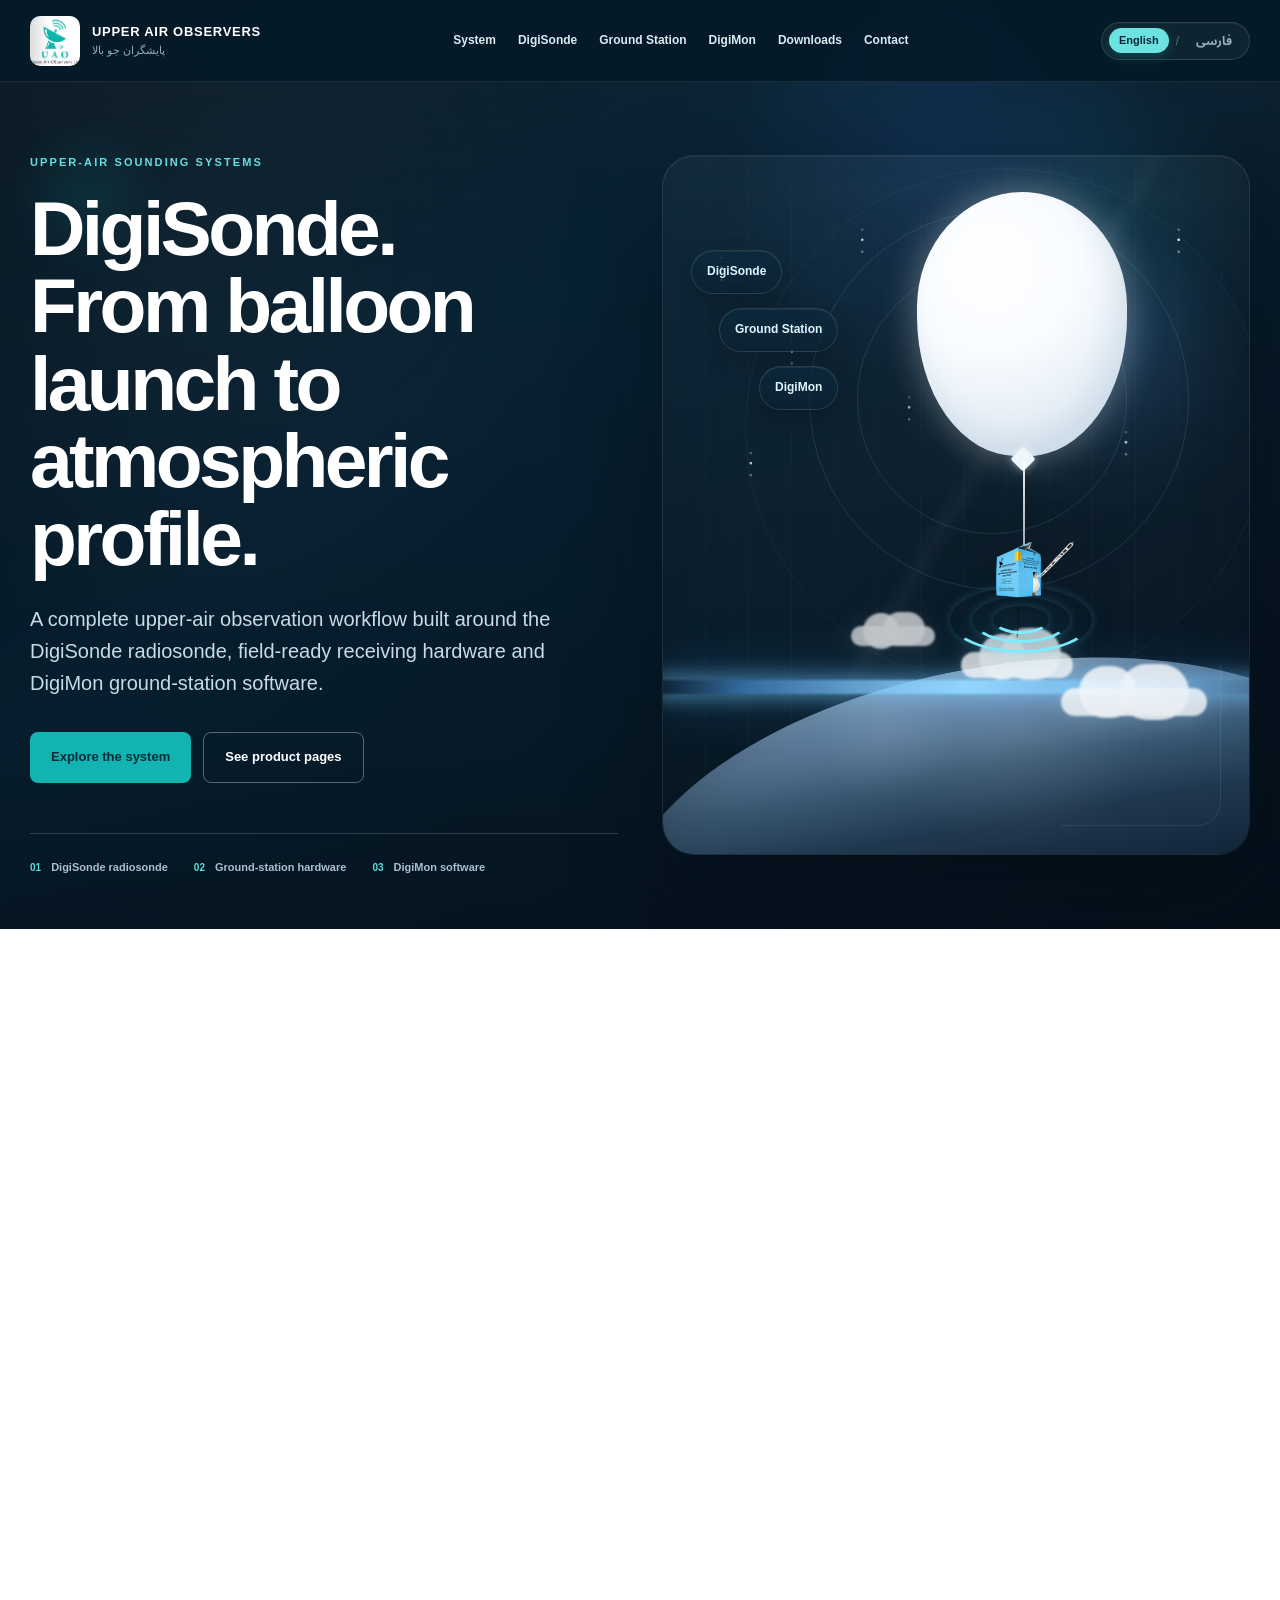
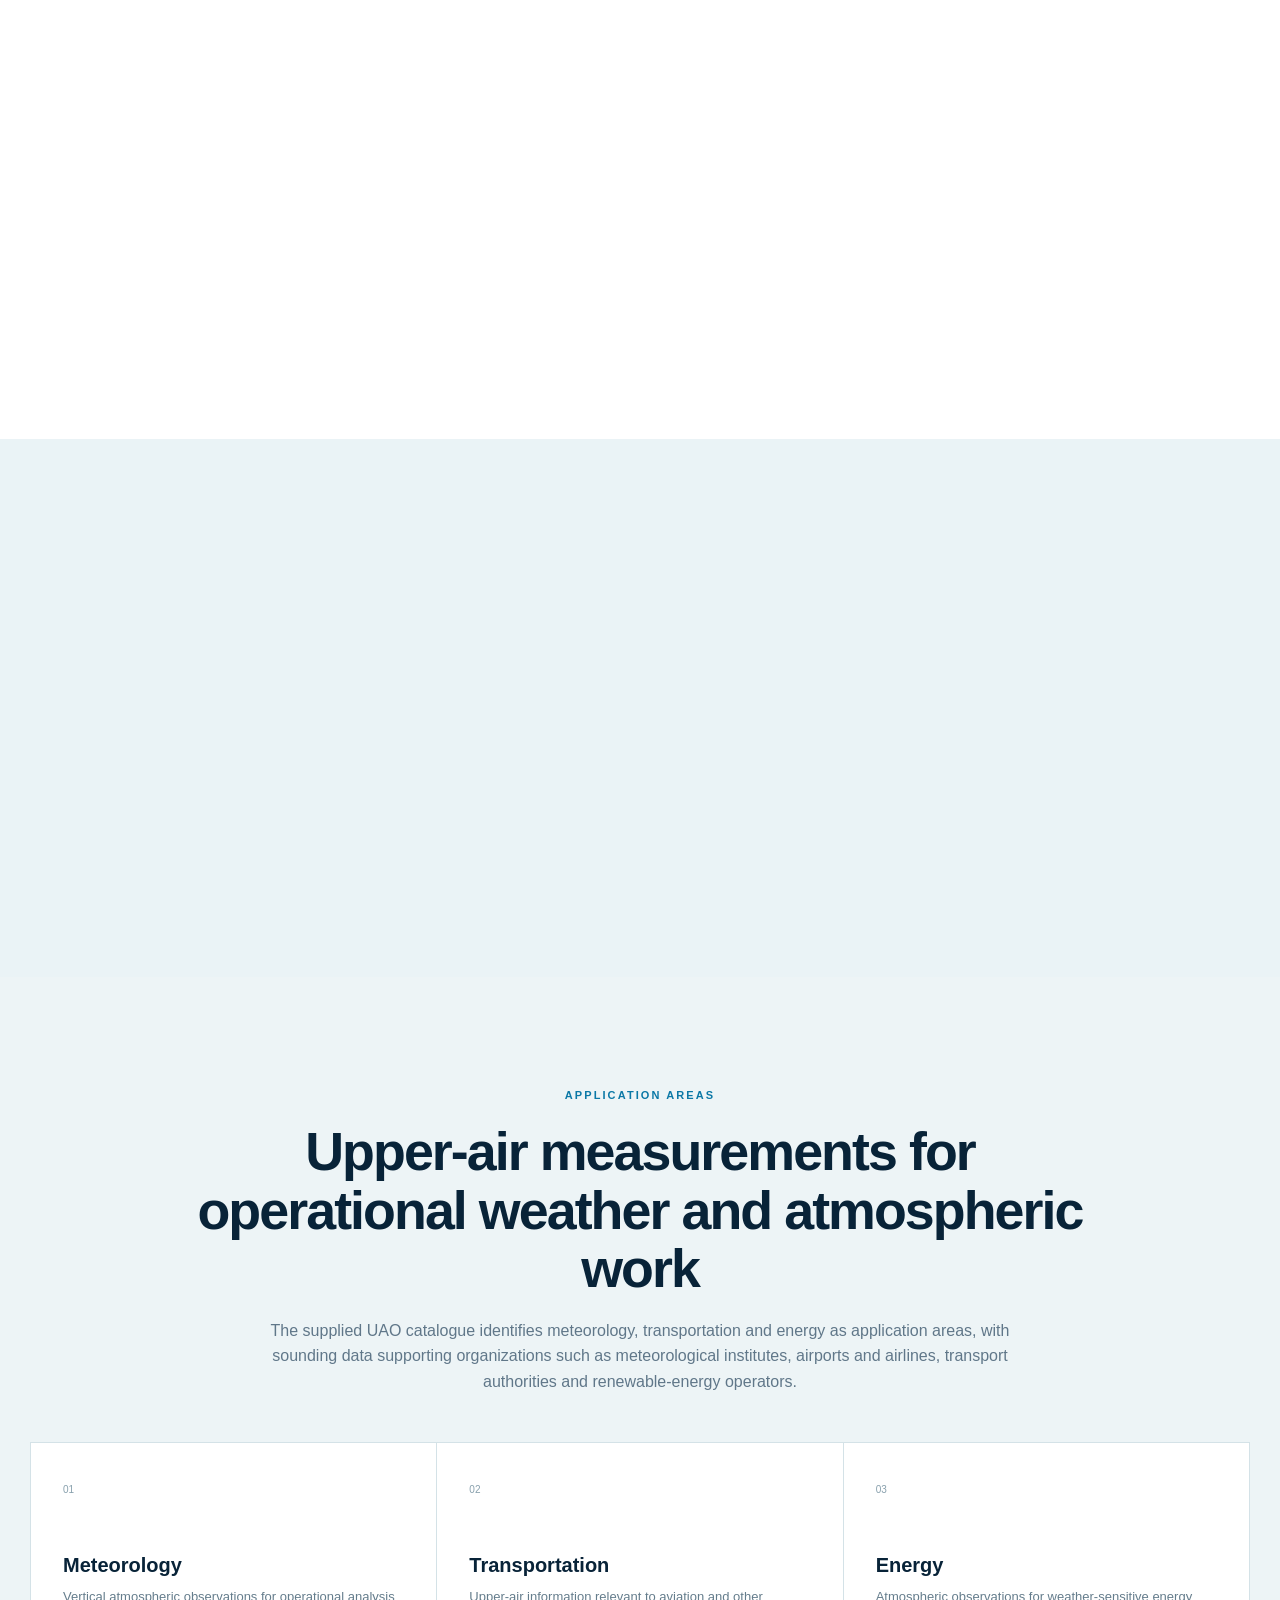
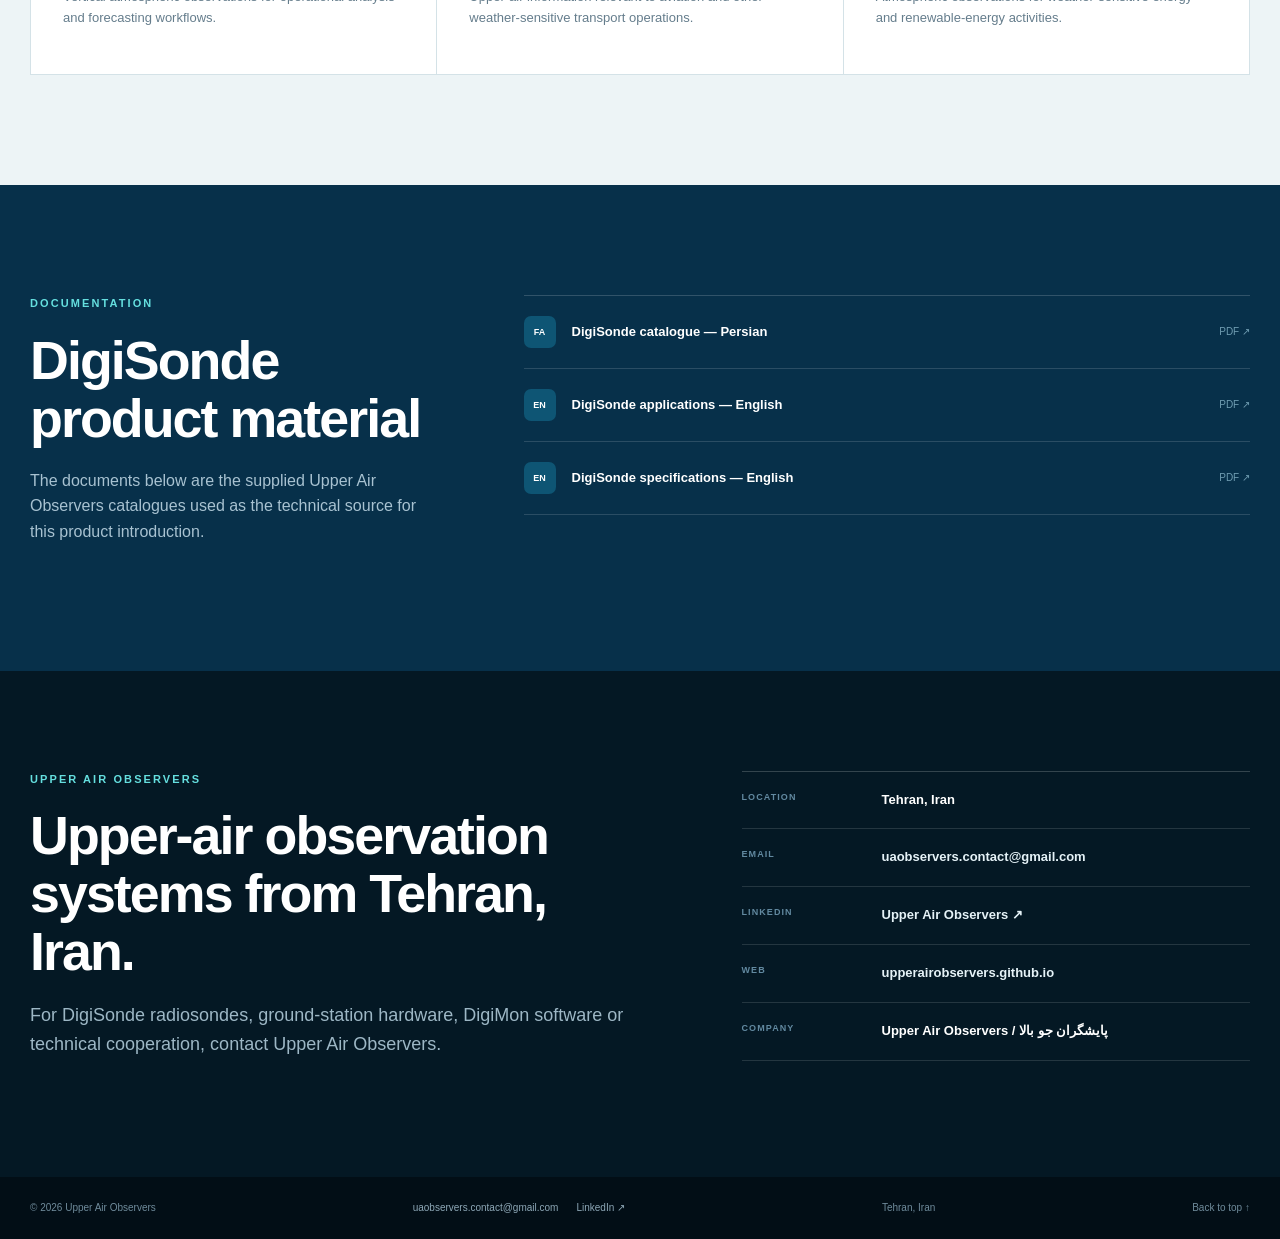
==== commit d8966f5d: "modified hero and add camparison section" ====
--- a/index.html
+++ b/index.html
@@ -38,10 +38,10 @@
         <a href="index.html#contact" data-i18n="navContact">Contact</a>
       </nav>
 
-      <div class="language-control" aria-label="Language">
-        <button type="button" class="lang-btn active" data-lang="en">EN</button>
-        <span aria-hidden="true">/</span>
-        <button type="button" class="lang-btn" data-lang="fa">FA</button>
+      <div class="language-control" aria-label="Choose language">
+        <button type="button" class="lang-btn active" data-lang="en" aria-label="Switch to English">English</button>
+        <span class="lang-divider" aria-hidden="true">/</span>
+        <button type="button" class="lang-btn lang-btn-fa" data-lang="fa" aria-label="تغییر زبان به فارسی">فارسی</button>
       </div>
     </div>
   </header>
@@ -200,7 +200,9 @@
         </div>
         <div class="contact-panel reveal">
           <div><small data-i18n="locationLabel">LOCATION</small><strong data-i18n="location">Tehran, Iran</strong></div>
-          <div><small data-i18n="webLabel">WEB</small><strong>upperairobservers.github.io</strong></div>
+          <div><small data-i18n="emailLabel">EMAIL</small><strong><a class="contact-link" href="mailto:uaobservers.contact@gmail.com">uaobservers.contact@gmail.com</a></strong></div>
+          <div><small data-i18n="linkedinLabel">LINKEDIN</small><strong><a class="contact-link external-link" href="https://www.linkedin.com/company/upper-air-observers" target="_blank" rel="noopener noreferrer">Upper Air Observers ↗</a></strong></div>
+          <div><small data-i18n="webLabel">WEB</small><strong><a class="contact-link" href="https://upperairobservers.github.io/">upperairobservers.github.io</a></strong></div>
           <div><small data-i18n="companyLabel">COMPANY</small><strong data-i18n="companyName">Upper Air Observers / پایشگران جو بالا</strong></div>
         </div>
       </div>
@@ -209,6 +211,10 @@
   <footer class="site-footer">
     <div class="container footer-row">
       <span>© <span id="year"></span> Upper Air Observers</span>
+      <div class="footer-contact-links">
+        <a href="mailto:uaobservers.contact@gmail.com" aria-label="Email Upper Air Observers">uaobservers.contact@gmail.com</a>
+        <a href="https://www.linkedin.com/company/upper-air-observers" target="_blank" rel="noopener noreferrer" aria-label="Upper Air Observers on LinkedIn">LinkedIn ↗</a>
+      </div>
       <span data-i18n="footerLocation">Tehran, Iran</span>
       <a href="#top" data-i18n="backTop">Back to top ↑</a>
     </div>
--- a/styles.css
+++ b/styles.css
@@ -15,7 +15,7 @@
 a{color:inherit;text-decoration:none}img{max-width:100%;display:block}button{font:inherit}.container{width:min(var(--container),calc(100% - 48px));margin:auto}
 .skip-link{position:fixed;top:-100px;left:20px;background:#fff;color:#000;padding:10px 14px;z-index:2000;border-radius:8px}.skip-link:focus{top:16px}
 .site-header{height:82px;position:fixed;inset:0 0 auto;z-index:1000;background:rgba(5,26,40,.91);backdrop-filter:blur(14px);border-bottom:1px solid rgba(255,255,255,.08)}
-.nav-shell{height:100%;display:flex;align-items:center;gap:25px}.brand{display:flex;align-items:center;gap:12px;min-width:max-content}.logo-chip{width:50px;height:50px;border-radius:10px;overflow:hidden;background:#fff;display:grid;place-items:center}.logo-chip img{width:100%;height:100%;object-fit:cover;object-position:center}.brand-copy{display:flex;flex-direction:column;line-height:1.14}.brand-copy strong{font-size:13px;letter-spacing:.055em;text-transform:uppercase;color:#fff}.brand-copy small{font-size:11px;color:#91adbd;margin-top:4px}.main-nav{display:flex;align-items:center;gap:22px;margin-inline:auto}.main-nav a{font-size:12px;font-weight:700;color:#dceaf1}.main-nav a:hover{color:#6ce2e1}.language-control{display:flex;align-items:center;gap:4px;color:#68869a;font-size:11px}.lang-btn{border:0;background:none;color:#849fb0;padding:6px 4px;cursor:pointer;font-weight:900}.lang-btn.active{color:#fff}.menu-toggle{display:none;margin-inline-start:auto;width:42px;height:42px;border:1px solid rgba(255,255,255,.2);border-radius:10px;background:none;padding:10px}.menu-toggle span{height:2px;background:#fff;display:block;margin:5px 0}
+.nav-shell{height:100%;display:flex;align-items:center;gap:25px}.brand{display:flex;align-items:center;gap:12px;min-width:max-content}.logo-chip{width:50px;height:50px;border-radius:10px;overflow:hidden;background:#fff;display:grid;place-items:center}.logo-chip img{width:100%;height:100%;object-fit:cover;object-position:center}.brand-copy{display:flex;flex-direction:column;line-height:1.14}.brand-copy strong{font-size:13px;letter-spacing:.055em;text-transform:uppercase;color:#fff}.brand-copy small{font-size:11px;color:#91adbd;margin-top:4px}.main-nav{display:flex;align-items:center;gap:22px;margin-inline:auto}.main-nav a{font-size:12px;font-weight:700;color:#dceaf1}.main-nav a:hover{color:#6ce2e1}.language-control{display:flex;align-items:center;gap:7px;padding:5px 7px;border:1px solid rgba(255,255,255,.13);border-radius:999px;background:rgba(255,255,255,.045);box-shadow:inset 0 1px 0 rgba(255,255,255,.04);white-space:nowrap}.lang-btn{border:0;background:transparent;color:#9ab0bf;padding:7px 10px;border-radius:999px;cursor:pointer;font-size:11px;font-weight:800;line-height:1;transition:background .2s ease,color .2s ease,box-shadow .2s ease}.lang-btn:hover{color:#fff;background:rgba(255,255,255,.07)}.lang-btn.active{color:#062638;background:#6ce2e1;box-shadow:0 4px 12px rgba(17,180,176,.22)}.lang-btn-fa{font-family:"UAOPersian",Tahoma,"Segoe UI",Arial,sans-serif;font-size:12px;font-weight:700}.lang-divider{color:#58768a;font-size:12px;line-height:1}.menu-toggle{display:none;margin-inline-start:auto;width:42px;height:42px;border:1px solid rgba(255,255,255,.2);border-radius:10px;background:none;padding:10px}.menu-toggle span{height:2px;background:#fff;display:block;margin:5px 0}
 .hero{min-height:820px;position:relative;overflow:hidden;color:#fff;padding-top:82px;background:#061b2a}.hero-photo{position:absolute;inset:0;width:100%;height:100%;object-fit:cover;object-position:center 56%;filter:saturate(.78) contrast(1.03)}.hero-shade{position:absolute;inset:0;background:linear-gradient(90deg,rgba(2,17,28,.95) 0%,rgba(4,26,42,.88) 39%,rgba(3,27,43,.52) 66%,rgba(3,26,42,.22) 100%),linear-gradient(0deg,rgba(3,22,35,.48),transparent 42%)}.hero-layout{min-height:738px;display:flex;align-items:center;position:relative}.hero-copy{width:min(760px,64%);padding:70px 0}.eyebrow{font-size:11px;font-weight:900;letter-spacing:.19em;color:#65dfdf;margin:0 0 18px}.eyebrow.dark{color:var(--blue)}h1,h2,h3,p{margin-top:0}h1{font-size:clamp(48px,6vw,82px);line-height:1.01;letter-spacing:-.047em;margin-bottom:26px}h2{font-size:clamp(36px,4.2vw,58px);line-height:1.08;letter-spacing:-.036em;margin-bottom:21px}h3{line-height:1.22}.hero-lead{font-size:20px;max-width:700px;color:#c8dbe6;margin-bottom:33px}.hero-actions{display:flex;gap:12px;flex-wrap:wrap}.button{display:inline-flex;align-items:center;justify-content:center;padding:14px 21px;border-radius:8px;font-size:13px;font-weight:900;transition:.2s}.button.primary{background:var(--teal);color:#042b39}.button.primary:hover{transform:translateY(-2px);background:#41cecb}.button.ghost{border:1px solid rgba(255,255,255,.34);color:#fff}.button.ghost:hover{border-color:#fff}.hero-facts{display:flex;gap:26px;margin-top:50px;padding-top:25px;border-top:1px solid rgba(255,255,255,.18);max-width:720px}.hero-facts div{display:flex;gap:10px;align-items:center}.hero-facts b{font-size:10px;color:#5fdae0}.hero-facts span{font-size:11px;color:#a9c1d0;font-weight:700}
 .section{padding:110px 0}.section-head{max-width:900px;margin-bottom:48px}.section-head.center{text-align:center;margin-left:auto;margin-right:auto}.section-head.center p:not(.eyebrow){max-width:760px;margin:0 auto;color:var(--muted)}.section-head p:not(.eyebrow){color:var(--muted);font-size:16px}.system-intro{background:#fff}.system-cards{display:grid;grid-template-columns:repeat(3,1fr);gap:22px}.system-card{background:var(--paper);border:1px solid var(--line);border-radius:18px;overflow:hidden;transition:.25s}.system-card:hover{transform:translateY(-5px);box-shadow:var(--shadow)}.system-card .media{height:310px;overflow:hidden;background:radial-gradient(circle at 20% 20%,rgba(66,130,174,.45),transparent 28%),radial-gradient(circle at 85% 15%,rgba(17,180,176,.18),transparent 24%),linear-gradient(145deg,#071827 0%,#0d2b40 58%,#081d2d 100%)}.system-card .media img{width:100%;height:100%;object-fit:contain;filter:drop-shadow(0 18px 30px rgba(0,0,0,.22))}.system-card .media.portrait img{object-position:center 55%}.system-card .media.product-shot img,.system-card .media.ground-promo img,.system-card .media.software img{object-fit:contain;padding:22px}.system-card .media.software,.system-card .media.ground-promo{display:flex;align-items:center;justify-content:center;padding:0;background:radial-gradient(circle at 20% 20%,rgba(66,130,174,.45),transparent 28%),radial-gradient(circle at 85% 15%,rgba(17,180,176,.18),transparent 24%),linear-gradient(145deg,#071827 0%,#0d2b40 58%,#081d2d 100%)}.card-copy{padding:26px 28px 30px;position:relative}.card-no{position:absolute;right:24px;top:25px;font-size:10px;font-weight:900;color:#94a6b3}.card-tag{font-size:9px;letter-spacing:.15em;font-weight:900;color:var(--blue);margin-bottom:10px}.card-copy h3{font-size:22px;margin:0 0 10px}.card-copy p:not(.card-tag){font-size:13px;color:var(--muted);min-height:64px}.card-copy a{display:inline-block;margin-top:8px;font-size:12px;color:var(--blue);font-weight:900}
 .product-section{background:#eef4f6}.product-grid{display:grid;grid-template-columns:.85fr 1.15fr;gap:85px;align-items:center}.product-visual{position:relative;border-radius:var(--radius);overflow:hidden;min-height:700px;background:#d9e7eb;box-shadow:var(--shadow)}.product-visual img{width:100%;height:100%;position:absolute;inset:0;object-fit:cover;object-position:center 35%}.photo-badge{position:absolute;left:22px;bottom:22px;background:rgba(4,29,45,.9);color:#fff;border-radius:10px;padding:11px 13px;display:flex;flex-direction:column;line-height:1.1}.photo-badge span{font-size:12px;font-weight:900}.photo-badge small{font-size:9px;color:#a9c7d8;margin-top:5px}.lead{font-size:19px;color:#3d586b;line-height:1.72}.measurement-row{display:grid;grid-template-columns:repeat(4,1fr);gap:1px;background:var(--line);border:1px solid var(--line);margin:34px 0}.measurement-row div{background:#fff;padding:18px 16px}.measurement-row strong{font-size:21px;display:block;line-height:1.2}.measurement-row span{font-size:10px;color:#6f8491;display:block;margin-top:7px}.spec-block{display:grid;grid-template-columns:1fr 1fr;gap:18px}.spec-group{background:#fff;border:1px solid var(--line);border-radius:14px;padding:22px}.spec-group h3{font-size:14px;margin:0 0 12px}.spec-group dl{margin:0}.spec-group dl>div{display:grid;grid-template-columns:130px 1fr;gap:12px;padding:9px 0;border-top:1px solid #e8eef1}.spec-group dt{font-size:11px;color:#768b98}.spec-group dd{margin:0;font-size:11px;font-weight:800}.spec-group dd small{font-weight:500;color:#7f919a}.source-note{font-size:10px;color:#80919b;margin-top:14px}
@@ -26,7 +26,7 @@
 .field-grid{display:grid;grid-template-columns:1.1fr .9fr .9fr;grid-auto-rows:300px;gap:14px}.field-grid figure{margin:0;position:relative;overflow:hidden;border-radius:16px;background:#e1eaee}.field-grid figure.wide{grid-row:span 2}.field-grid img{width:100%;height:100%;position:absolute;inset:0;object-fit:cover}.field-grid figure:nth-child(1) img{object-position:center 48%}.field-grid figure:nth-child(2) img{object-position:center 56%}.field-grid figure:nth-child(3) img{object-position:center 56%}.field-grid figure:nth-child(4) img{object-position:center 50%}
 .applications-section{background:#edf4f6}.app-grid{display:grid;grid-template-columns:repeat(3,1fr);border:1px solid #d4e2e7;background:#d4e2e7;gap:1px}.app-grid>div{background:#fff;padding:32px;min-height:220px}.app-grid span{font-size:10px;color:#88a0ad}.app-grid h3{font-size:20px;margin:52px 0 10px}.app-grid p{font-size:13px;color:#657d8c}
 .downloads-section{background:#07304a;color:#fff}.downloads-grid{display:grid;grid-template-columns:.72fr 1.28fr;gap:85px}.downloads-section .section-head{margin:0}.downloads-section .section-head p:not(.eyebrow){color:#a8c2d1}.download-list{border-top:1px solid rgba(255,255,255,.17)}.download-list a{display:flex;justify-content:space-between;align-items:center;padding:20px 0;border-bottom:1px solid rgba(255,255,255,.14)}.download-list a:hover strong{color:#61dfde}.download-list span{display:flex;align-items:center;gap:16px}.download-list b{width:32px;height:32px;border-radius:7px;background:#0e5574;display:grid;place-items:center;font-size:9px}.download-list strong{font-size:13px;transition:.2s}.download-list em{font-style:normal;font-size:10px;color:#6f9cb1}
-.contact-section{background:#041824;color:#fff;padding:100px 0}.contact-grid{display:grid;grid-template-columns:1.1fr .9fr;gap:90px}.contact-grid h2{max-width:700px}.contact-grid>div:first-child>p:not(.eyebrow){color:#9db7c5;font-size:18px;max-width:650px}.contact-panel{border-top:1px solid rgba(255,255,255,.19)}.contact-panel>div{padding:18px 0;border-bottom:1px solid rgba(255,255,255,.13);display:grid;grid-template-columns:120px 1fr;gap:20px}.contact-panel small{font-size:9px;color:#6289a0;letter-spacing:.12em;font-weight:900}.contact-panel strong{font-size:13px}.site-footer{background:#020e16;color:#6f8b9b}.footer-row{display:flex;justify-content:space-between;gap:20px;padding:23px 0;font-size:10px}.site-footer a:hover{color:#fff}
+.contact-section{background:#041824;color:#fff;padding:100px 0}.contact-grid{display:grid;grid-template-columns:1.1fr .9fr;gap:90px}.contact-grid h2{max-width:700px}.contact-grid>div:first-child>p:not(.eyebrow){color:#9db7c5;font-size:18px;max-width:650px}.contact-panel{border-top:1px solid rgba(255,255,255,.19)}.contact-panel>div{padding:18px 0;border-bottom:1px solid rgba(255,255,255,.13);display:grid;grid-template-columns:120px 1fr;gap:20px}.contact-panel small{font-size:9px;color:#6289a0;letter-spacing:.12em;font-weight:900}.contact-panel strong{font-size:13px}.contact-link{display:inline-flex;align-items:center;gap:6px;color:#e5f2f7;transition:color .2s ease,transform .2s ease}.contact-link:hover,.contact-link:focus-visible{color:#67e1df;transform:translateX(2px);outline:none}.site-footer{background:#020e16;color:#6f8b9b}.footer-row{display:flex;justify-content:space-between;align-items:center;gap:20px;padding:23px 0;font-size:10px}.footer-contact-links{display:flex;align-items:center;gap:18px;flex-wrap:wrap}.footer-contact-links a{color:#8ea8b7;transition:color .2s ease}.site-footer a:hover,.site-footer a:focus-visible{color:#fff;outline:none}
 .reveal{opacity:0;transform:translateY(20px);transition:opacity .65s ease,transform .65s ease}.reveal.is-visible{opacity:1;transform:none}
 html[dir="rtl"] h1,html[dir="rtl"] h2{letter-spacing:0}html[dir="rtl"] .eyebrow{letter-spacing:.05em}html[dir="rtl"] .card-no{right:auto;left:24px}html[dir="rtl"] .feature-list li{padding:13px 26px 13px 8px}html[dir="rtl"] .feature-list li:before{left:auto;right:0}html[dir="rtl"] .window-bar b{margin-left:0;margin-right:10px}html[dir="rtl"] .photo-badge{left:auto;right:22px}html[dir="rtl"] .ground-gallery figcaption,html[dir="rtl"] .field-grid figcaption,html[dir="rtl"] .flight-grid figcaption{left:14px;right:14px}
 
@@ -74,7 +74,7 @@
 .hero-sonde-window{display:none}
 .hero-sonde-label{position:absolute;inset:0;display:flex;align-items:center;justify-content:center;text-align:center;font-size:22px;font-weight:900;letter-spacing:.03em;color:#083b5a;background:none;padding:0;border-radius:0;box-shadow:none;text-shadow:0 1px 0 rgba(255,255,255,.28)}
 .hero-sonde-tail{position:absolute;left:50%;bottom:-92px;width:2px;height:92px;background:linear-gradient(180deg,rgba(16,26,35,.92),rgba(16,26,35,.34));transform:translateX(-50%)}
-.signal-rings{position:absolute;left:50%;bottom:-34px;width:132px;height:64px;display:grid;place-items:center;opacity:1;transform:translateX(-50%)}.signal-rings::before{content:"";position:absolute;bottom:24px;left:50%;width:10px;height:10px;border-radius:50%;background:radial-gradient(circle,#9cf7ff 0%,#59dcff 55%,rgba(89,220,255,.15) 100%);transform:translateX(-50%);box-shadow:0 0 14px rgba(89,220,255,.85),0 0 26px rgba(89,220,255,.45)}.signal-rings span{position:absolute;border:3px solid rgba(126,236,255,.98);border-radius:50%;border-top-color:transparent;border-left-color:transparent;border-right-color:transparent;box-shadow:0 0 10px rgba(95,226,255,.22);animation:ringPulseBottom 2.6s ease-out infinite}.signal-rings span:nth-child(1){width:56px;height:28px;animation-delay:0s}.signal-rings span:nth-child(2){width:98px;height:46px;animation-delay:.8s}.signal-rings span:nth-child(3){width:142px;height:66px;animation-delay:1.6s}
+.signal-rings{position:absolute;left:50%;bottom:-34px;width:132px;height:64px;display:grid;place-items:center;opacity:1;transform:translateX(-50%)}.signal-rings::before{display:none}.signal-rings span{position:absolute;border:3px solid rgba(126,236,255,.98);border-radius:50%;border-top-color:transparent;border-left-color:transparent;border-right-color:transparent;box-shadow:0 0 10px rgba(95,226,255,.22);animation:ringPulseBottom 2.6s ease-out infinite}.signal-rings span:nth-child(1){width:56px;height:28px;animation-delay:0s}.signal-rings span:nth-child(2){width:98px;height:46px;animation-delay:.8s}.signal-rings span:nth-child(3){width:142px;height:66px;animation-delay:1.6s}
 .scene-chip{position:absolute;padding:11px 15px;border:1px solid rgba(255,255,255,.12);border-radius:999px;background:linear-gradient(180deg,rgba(11,40,61,.76),rgba(8,31,48,.66));backdrop-filter:blur(12px);font-size:12px;font-weight:800;color:#dff7ff;box-shadow:0 10px 24px rgba(0,0,0,.2),inset 0 1px 0 rgba(255,255,255,.06);text-decoration:none;transition:border-color .25s ease,box-shadow .25s ease,background .25s ease,filter .25s ease}
 .scene-chip:hover,.scene-chip:focus-visible{border-color:rgba(161,225,255,.35);background:linear-gradient(180deg,rgba(18,57,85,.86),rgba(9,38,58,.78));box-shadow:0 16px 34px rgba(0,0,0,.28),0 0 0 4px rgba(95,218,224,.08),inset 0 1px 0 rgba(255,255,255,.08);filter:brightness(1.08);outline:none}
 .chip-one{left:28px;top:94px;animation:chipFloat 8s ease-in-out infinite}.chip-two{left:56px;top:152px;animation:chipFloat 8s ease-in-out infinite -2s}.chip-three{left:96px;top:210px;animation:chipFloat 8s ease-in-out infinite -4s}
@@ -91,10 +91,10 @@
 @keyframes nebulaPulse{0%,100%{opacity:.55;transform:scale(1)}50%{opacity:.86;transform:scale(1.06)}}
 
 @media(max-width:1040px){.main-nav{position:fixed;top:82px;left:0;right:0;background:#061b2a;display:none;flex-direction:column;align-items:flex-start;padding:28px 24px;border-top:1px solid rgba(255,255,255,.08)}.main-nav.open{display:flex}.menu-toggle{display:block}.language-control{margin-inline-start:0}.hero.animated-hero{min-height:980px}.hero-grid{grid-template-columns:1fr;gap:24px;min-height:auto;padding-top:30px}.hero-copy{max-width:760px;padding:72px 0 10px}.hero-scene{min-height:540px}.hero-sonde-wrap{right:46px;top:20px}.system-cards{grid-template-columns:1fr 1fr}.product-grid,.ground-grid,.software-grid,.downloads-grid,.contact-grid{grid-template-columns:1fr;gap:55px}.ground-copy{position:static}.ground-gallery{grid-template-columns:1.1fr .9fr}.split-head{grid-template-columns:1fr;gap:12px}.split-head p:not(.eyebrow){max-width:700px}.chain-grid{grid-template-columns:1fr 1fr 1fr;gap:12px}.chain-grid>i{display:none}.field-grid,.flight-grid{grid-template-columns:1fr 1fr}.field-grid figure.wide,.flight-card.tall{grid-row:span 1}.measurement-row{grid-template-columns:1fr 1fr}}
-@media(max-width:720px){.container{width:min(100% - 30px,var(--container))}.site-header{height:72px}.main-nav{top:72px}.logo-chip{width:42px;height:42px}.brand-copy strong{font-size:11px}.brand-copy small{font-size:10px}.hero.animated-hero{min-height:880px;padding-top:72px}.hero-grid{padding-top:0}.hero-copy{width:100%;padding:78px 0 0}.hero-scene{min-height:420px;border-radius:24px}.hero h1{font-size:45px}.hero-lead{font-size:17px}.hero-facts{gap:15px;flex-wrap:wrap}.hero-sonde-wrap{transform:scale(.72);transform-origin:center;right:-12px;top:18px}.scene-chip{font-size:10px;padding:9px 12px}.chip-one{left:16px;top:48px}.chip-two{left:26px;top:98px}.chip-three{left:40px;top:146px}.orbit-one{width:290px;height:290px;right:48px;top:54px}.orbit-two{width:200px;height:200px;right:92px;top:100px}.orbit-three{width:360px;height:360px;right:-10px;top:34px}.earth-arc{left:-18%;right:-40%;bottom:-37%;height:62%}.earth-glow{bottom:24%}.hero-facts div{width:100%}.section{padding:80px 0}.system-cards,.app-grid{grid-template-columns:1fr}.system-card .media{height:340px}.system-card .media.software,.system-card .media.ground-promo{padding:12px}.product-visual{min-height:560px}.measurement-row,.spec-block{grid-template-columns:1fr}.spec-group dl>div{grid-template-columns:110px 1fr}.ground-gallery{grid-template-columns:1fr}.ground-gallery .ground-main{grid-row:auto;min-height:520px}.ground-gallery figure{min-height:430px}.feature-list{grid-template-columns:1fr}.secondary-window{max-width:100%;margin-inline-start:0}.chain-grid{grid-template-columns:1fr}.field-grid,.flight-grid{grid-template-columns:1fr;grid-auto-rows:420px}.contact-panel>div{grid-template-columns:1fr;gap:5px}.footer-row{flex-direction:column}.language-control{margin-inline-start:auto}.menu-toggle{margin-inline-start:0}}
+@media(max-width:720px){.container{width:min(100% - 30px,var(--container))}.site-header{height:72px}.main-nav{top:72px}.logo-chip{width:42px;height:42px}.brand-copy strong{font-size:11px}.brand-copy small{font-size:10px}.hero.animated-hero{min-height:880px;padding-top:72px}.hero-grid{padding-top:0}.hero-copy{width:100%;padding:78px 0 0}.hero-scene{min-height:420px;border-radius:24px}.hero h1{font-size:45px}.hero-lead{font-size:17px}.hero-facts{gap:15px;flex-wrap:wrap}.hero-sonde-wrap{transform:scale(.72);transform-origin:center;right:-12px;top:18px}.scene-chip{font-size:10px;padding:9px 12px}.chip-one{left:16px;top:48px}.chip-two{left:26px;top:98px}.chip-three{left:40px;top:146px}.orbit-one{width:290px;height:290px;right:48px;top:54px}.orbit-two{width:200px;height:200px;right:92px;top:100px}.orbit-three{width:360px;height:360px;right:-10px;top:34px}.earth-arc{left:-18%;right:-40%;bottom:-37%;height:62%}.earth-glow{bottom:24%}.hero-facts div{width:100%}.section{padding:80px 0}.system-cards,.app-grid{grid-template-columns:1fr}.system-card .media{height:340px}.system-card .media.software,.system-card .media.ground-promo{padding:12px}.product-visual{min-height:560px}.measurement-row,.spec-block{grid-template-columns:1fr}.spec-group dl>div{grid-template-columns:110px 1fr}.ground-gallery{grid-template-columns:1fr}.ground-gallery .ground-main{grid-row:auto;min-height:520px}.ground-gallery figure{min-height:430px}.feature-list{grid-template-columns:1fr}.secondary-window{max-width:100%;margin-inline-start:0}.chain-grid{grid-template-columns:1fr}.field-grid,.flight-grid{grid-template-columns:1fr;grid-auto-rows:420px}.contact-panel>div{grid-template-columns:1fr;gap:5px}.footer-row{flex-direction:column;align-items:flex-start}.footer-contact-links{gap:12px}.language-control{margin-inline-start:auto}.menu-toggle{margin-inline-start:0}}
 @media(prefers-reduced-motion:reduce){html{scroll-behavior:auto}.reveal{opacity:1;transform:none;transition:none}}
 
-@media(max-width:720px){.hero-balloon{width:156px;height:196px;left:64px}.hero-balloon:before{left:71px;bottom:-10px;width:14px;height:14px}.hero-balloon:after{left:30px;top:24px;width:30px;height:70px}.hero-cable{left:141px;top:184px;height:96px}.hero-sonde{left:110px;top:282px;width:110px;height:136px}.hero-sonde-label{font-size:18px}.signal-rings{bottom:-24px;width:96px;height:48px}.hero-sonde-tail{height:70px;bottom:-70px}}
+@media(max-width:720px){.hero-balloon{width:156px;height:196px;left:64px}.hero-balloon:before{left:71px;bottom:-10px;width:14px;height:14px}.hero-balloon:after{left:30px;top:24px;width:30px;height:70px}.hero-cable{left:144px;top:198px;height:84px}.hero-sonde{left:110px;top:282px;width:110px;height:136px}.hero-sonde-label{font-size:18px}.signal-rings{bottom:-24px;width:96px;height:48px}.hero-sonde-tail{height:70px;bottom:-70px}}
 
 
 /* Multipage layout refinements */
@@ -188,8 +188,8 @@
 .hero-sonde::before,.hero-sonde::after{display:none}
 .hero-sonde-label,.hero-sonde-top,.hero-sonde-shadow{display:none}
 .hero-sonde-wrap{width:310px;height:500px;animation:sondeFloat 8.5s ease-in-out infinite}
-.hero-sonde-wrap .hero-sonde{left:132px;top:336px;width:92px;height:122px}
-.hero-sonde-wrap .hero-cable{left:176px;top:250px;width:2px;height:102px;background:linear-gradient(180deg,rgba(255,255,255,.92),rgba(255,255,255,.62));transform-origin:top center;animation:cableSway 9s ease-in-out infinite;z-index:4;pointer-events:none}
+.hero-sonde-wrap .hero-sonde{left:141px;top:336px;width:92px;height:122px}
+.hero-sonde-wrap .hero-cable{left:180px;top:269px;width:2px;height:84px;background:linear-gradient(180deg,rgba(255,255,255,.92),rgba(255,255,255,.62));transform-origin:top center;animation:cableSway 9s ease-in-out infinite;z-index:4;pointer-events:none}
 .hero-sonde-wrap .hero-sonde-tail{display:none}
 .hero-sonde-wrap .signal-rings{left:calc(50% - 9px);bottom:-8px;width:150px;height:76px;opacity:1;transform:translateX(-50%);filter:drop-shadow(0 0 18px rgba(79,225,255,.42));z-index:5}
 .page-link-card{cursor:pointer}
@@ -197,8 +197,8 @@
 .system-card .media img{transition:transform .35s ease}
 
 @media(max-width:720px){
-  .hero-sonde-wrap .hero-sonde{left:104px;top:282px;width:86px;height:114px}
-  .hero-sonde-wrap .hero-cable{left:146px;top:184px;width:2px;height:112px;background:linear-gradient(180deg,rgba(255,255,255,.92),rgba(255,255,255,.62));background-size:auto;z-index:4;pointer-events:none}
+  .hero-sonde-wrap .hero-sonde{left:113px;top:282px;width:86px;height:114px}
+  .hero-sonde-wrap .hero-cable{left:148px;top:199px;width:2px;height:98px;background:linear-gradient(180deg,rgba(255,255,255,.92),rgba(255,255,255,.62));background-size:auto;z-index:4;pointer-events:none}
   .hero-sonde-wrap .signal-rings{left:calc(48% - 7px);bottom:-5px;width:124px;height:62px}
   .signal-rings span:nth-child(1){width:42px;height:20px}
   .signal-rings span:nth-child(2){width:74px;height:34px}
@@ -206,3 +206,21 @@
 }
 
 .hero-balloon:before{box-shadow:0 0 8px rgba(255,255,255,.5);}
+
+@media(max-width:720px){.language-control{gap:4px;padding:4px 5px}.lang-btn{padding:6px 8px;font-size:10px}.lang-btn-fa{font-size:11px}.lang-divider{font-size:10px}}
+
+/* DigiSonde field showcase */
+.comparison-test-section{position:relative;overflow:hidden;background:radial-gradient(circle at 16% 18%,rgba(61,143,188,.22),transparent 32%),radial-gradient(circle at 86% 12%,rgba(33,198,193,.13),transparent 27%),linear-gradient(145deg,#041621 0%,#08283a 52%,#051b29 100%);color:#fff;border-top:1px solid rgba(255,255,255,.08)}
+.comparison-test-section:before{content:"";position:absolute;inset:0;pointer-events:none;background:linear-gradient(115deg,rgba(255,255,255,.025),transparent 32%,rgba(255,255,255,.015) 70%,transparent)}
+.comparison-test-section .container{position:relative;z-index:1}
+.comparison-test-head{margin-bottom:34px}
+.comparison-test-section .comparison-test-head .eyebrow{color:#68e3df}
+.comparison-test-section .comparison-test-head h2{color:#fff}
+.comparison-test-section .comparison-test-head p:not(.eyebrow){color:#a9c2d0}
+.comparison-test-grid{display:grid;grid-template-columns:repeat(2,minmax(0,1fr));gap:24px;align-items:stretch}
+.comparison-test-card{margin:0;background:rgba(8,35,52,.78);border:1px solid rgba(255,255,255,.11);border-radius:20px;overflow:hidden;box-shadow:0 24px 54px rgba(0,0,0,.28);display:flex;flex-direction:column}
+.comparison-test-image{height:560px;background:linear-gradient(145deg,#071b29 0%,#0b3045 100%);display:flex;align-items:center;justify-content:center;overflow:hidden}
+.comparison-test-image img{width:100%;height:100%;object-fit:contain;display:block}
+.comparison-test-card figcaption{padding:18px 20px 20px;font-size:13px;line-height:1.5;font-weight:800;color:#e7f4f8;border-top:1px solid rgba(255,255,255,.10)}
+@media(max-width:900px){.comparison-test-image{height:460px}}
+@media(max-width:720px){.comparison-test-grid{grid-template-columns:1fr}.comparison-test-image{height:auto;max-height:none}.comparison-test-image img{height:auto;max-height:none}.comparison-test-card figcaption{font-size:12px}}
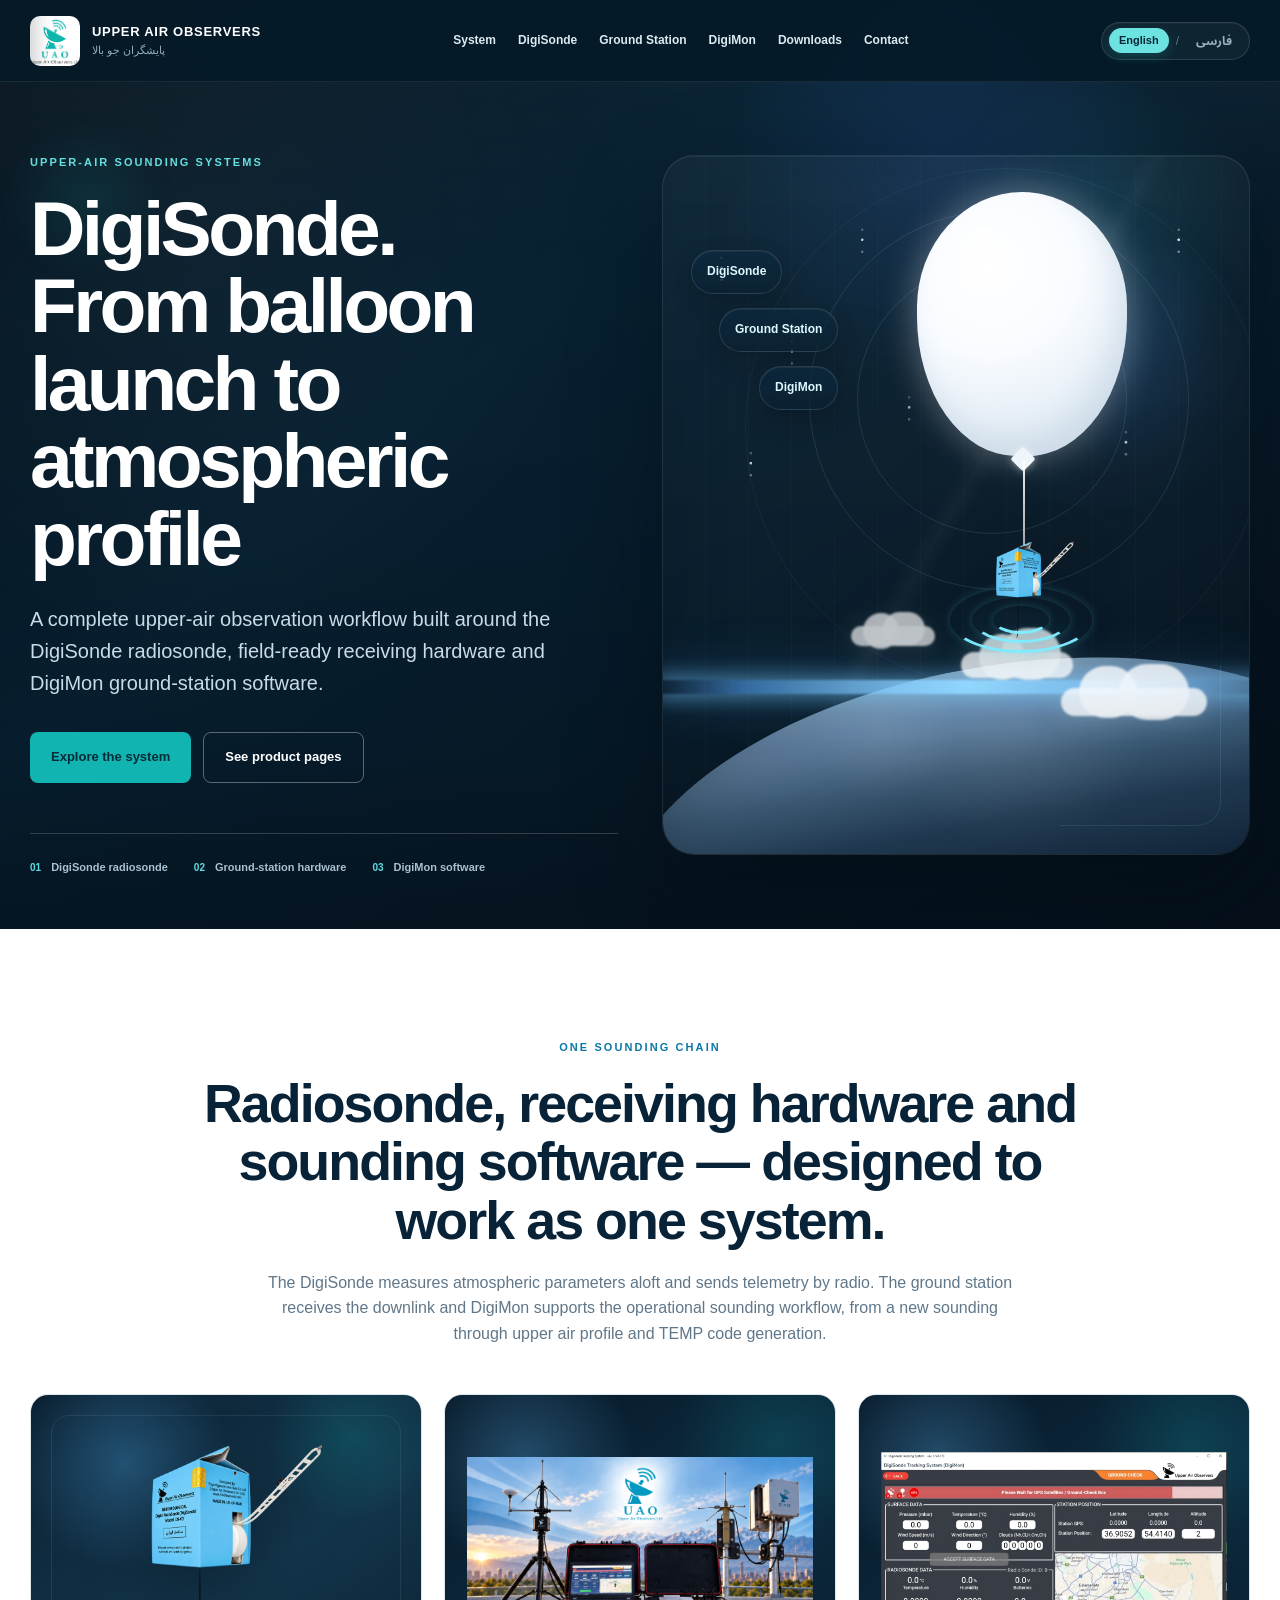
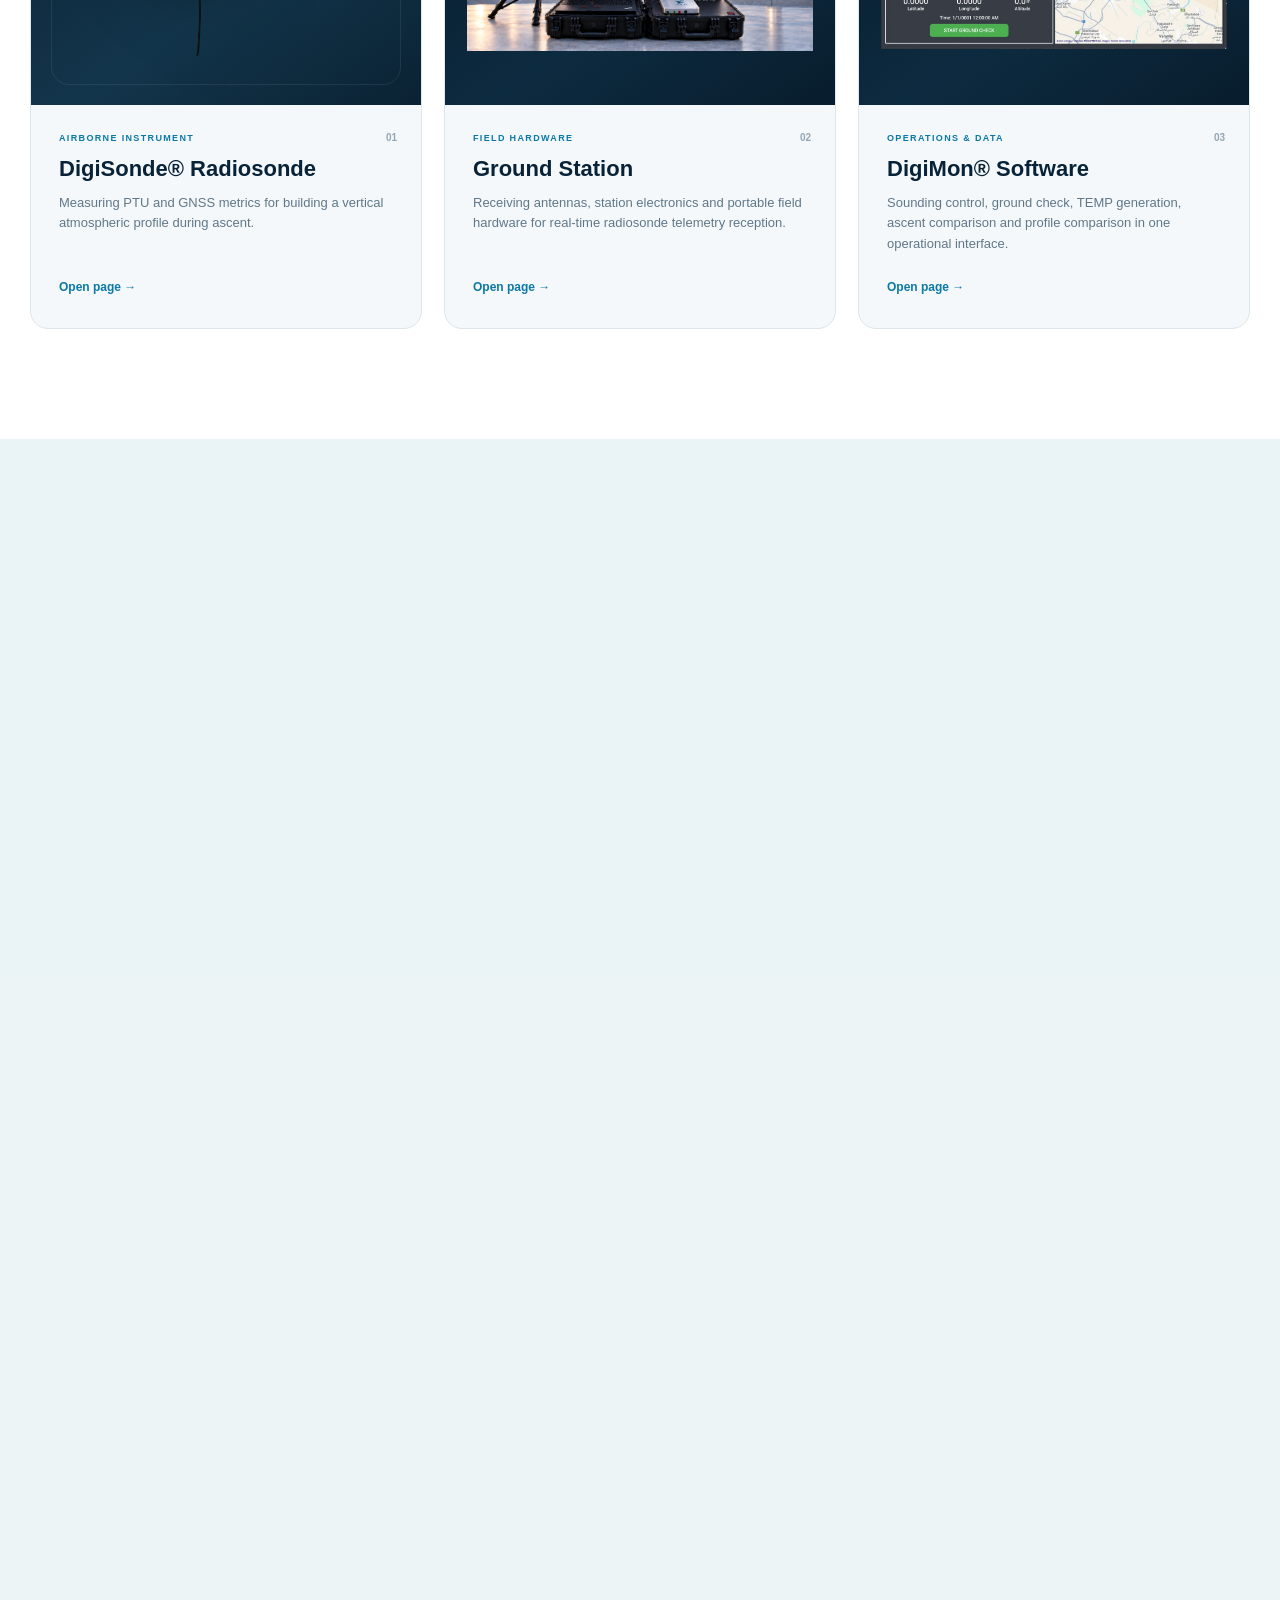
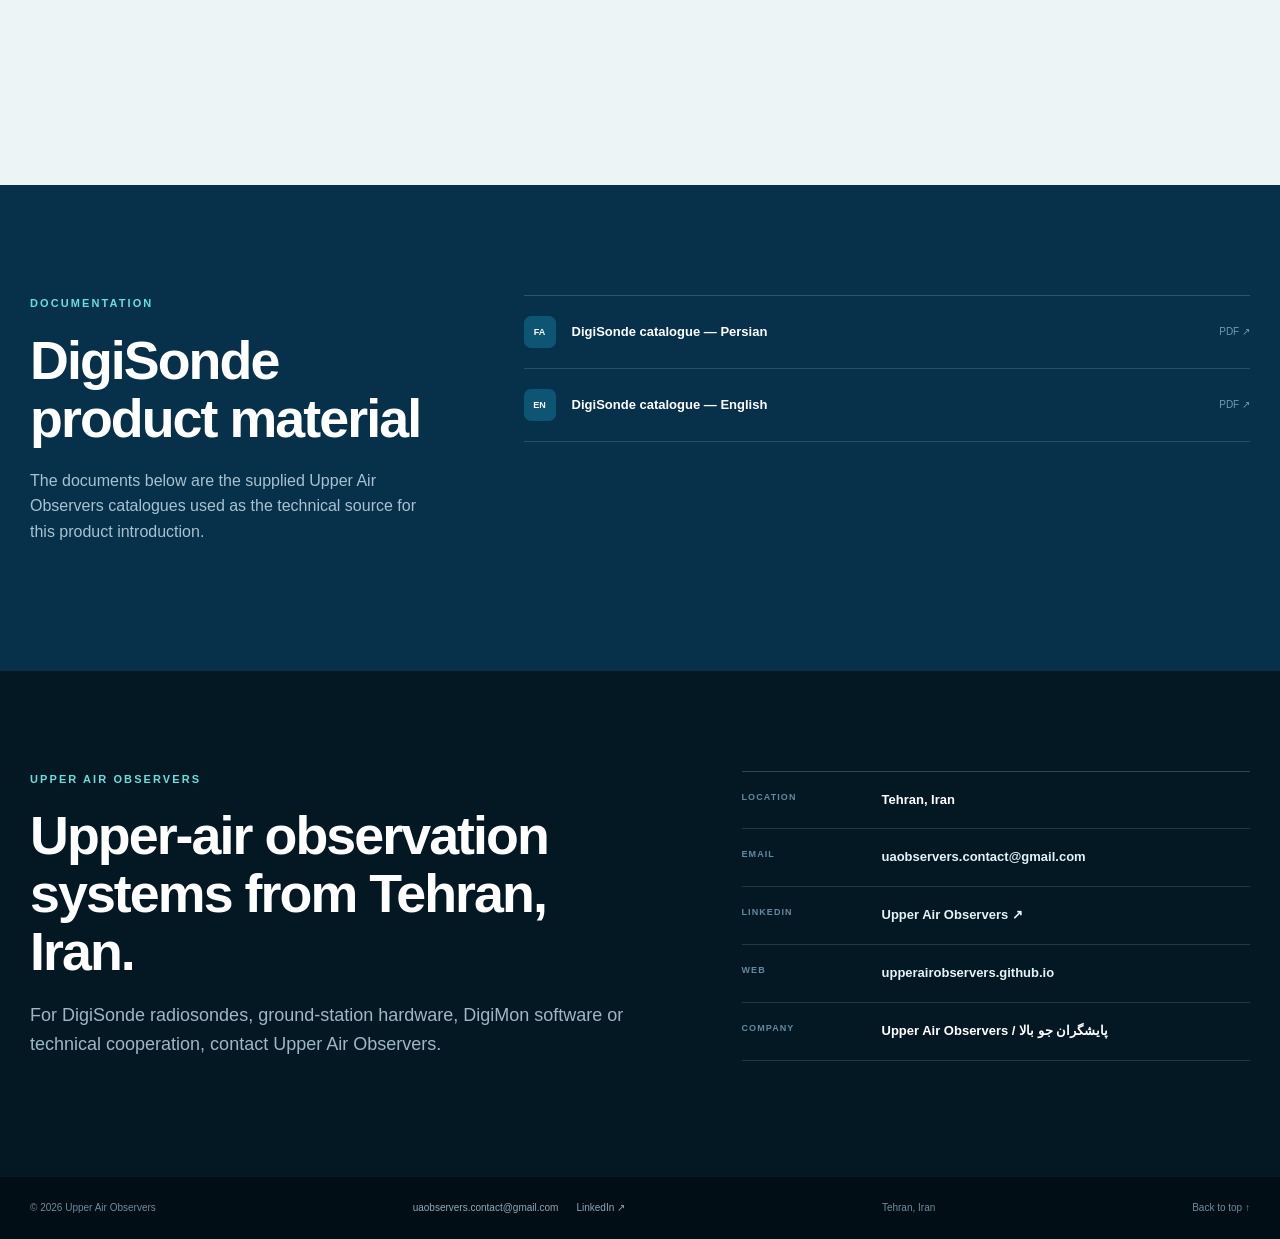
==== commit a65e4bc7: "corrected some translations" ====
--- a/index.html
+++ b/index.html
@@ -185,8 +185,7 @@
         </div>
         <div class="download-list reveal">
           <a href="assets/docs/DigiSonde-Catalogue-FA.pdf" target="_blank" rel="noopener"><span><b>FA</b><strong data-i18n="doc1">DigiSonde catalogue — Persian</strong></span><em>PDF ↗</em></a>
-          <a href="assets/docs/DigiSonde-Applications-EN.pdf" target="_blank" rel="noopener"><span><b>EN</b><strong data-i18n="doc2">DigiSonde applications — English</strong></span><em>PDF ↗</em></a>
-          <a href="assets/docs/DigiSonde-Specifications-EN.pdf" target="_blank" rel="noopener"><span><b>EN</b><strong data-i18n="doc3">DigiSonde specifications — English</strong></span><em>PDF ↗</em></a>
+          <a href="assets/docs/DigiSonde-Catalogue-EN.pdf" target="_blank" rel="noopener"><span><b>EN</b><strong data-i18n="doc2">DigiSonde catalogue — English</strong></span><em>PDF ↗</em></a>
         </div>
       </div>
     </section>
--- a/styles.css
+++ b/styles.css
@@ -143,15 +143,15 @@
 .spec-card-head h3{font-size:15px;margin:0 0 6px}
 .spec-card-head p{margin:0;font-size:11px;color:#6f8491}
 
-.spec-table-wrap{padding:10px 18px 18px;overflow-x:auto}
+.spec-table-wrap{padding:10px 12px 16px;overflow-x:auto}
 .spec-table{width:100%;min-width:760px;border-collapse:collapse;font-size:13px;table-layout:auto;white-space:nowrap}
-.spec-table thead th{font-size:10px;text-transform:uppercase;letter-spacing:.09em;color:#6c8290;padding:12px 16px;text-align:left;border-bottom:1px solid #e6eef3;background:#f6fafc;white-space:nowrap}
-.spec-table tbody th,.spec-table tbody td{padding:13px 16px;border-bottom:1px solid #ebf1f5;vertical-align:middle;white-space:nowrap}
-.spec-table tbody th{font-weight:800;color:#11354d;text-align:left;width:38%}
+.spec-table thead th{font-size:10px;text-transform:uppercase;letter-spacing:.09em;color:#6c8290;padding:12px 10px;text-align:left;border-bottom:1px solid #e6eef3;background:#f6fafc;white-space:nowrap}
+.spec-table tbody th,.spec-table tbody td{padding:13px 10px;border-bottom:1px solid #ebf1f5;vertical-align:middle;white-space:nowrap}
+.spec-table tbody th{font-weight:800;color:#11354d;text-align:left;width:28%}
 .spec-table tbody td{color:#355062;font-weight:600}
 .spec-table tbody tr:last-child th,.spec-table tbody tr:last-child td{border-bottom:0}
 .spec-table tbody tr:hover th,.spec-table tbody tr:hover td{background:#fbfdff}
-.spec-table-simple tbody th{width:60%;min-width:300px}
+.spec-table-simple tbody th{width:38%;min-width:0}
 .spec-table small{font-weight:500;color:#7f919a}
 .single-photo-gallery .refined-card.large{background:linear-gradient(180deg,#eaf5fb 0%,#dceaf4 100%)}
 @media(max-width:720px){.spec-table{font-size:12px}.spec-table thead th,.spec-table tbody th,.spec-table tbody td{padding:10px 8px}.spec-table thead th{font-size:9px}}
@@ -224,3 +224,76 @@
 .comparison-test-card figcaption{padding:18px 20px 20px;font-size:13px;line-height:1.5;font-weight:800;color:#e7f4f8;border-top:1px solid rgba(255,255,255,.10)}
 @media(max-width:900px){.comparison-test-image{height:460px}}
 @media(max-width:720px){.comparison-test-grid{grid-template-columns:1fr}.comparison-test-image{height:auto;max-height:none}.comparison-test-image img{height:auto;max-height:none}.comparison-test-card figcaption{font-size:12px}}
+
+/* Mobile and narrow-screen hardening */
+html,body{max-width:100%;overflow-x:hidden;overflow-x:clip}
+main,section,.container,.page-hero-grid,.page-section-grid,.refined-software-grid,.system-cards,.contact-grid,.downloads-grid{min-width:0}
+.page-hero-grid>*,.page-section-grid>*,.refined-software-grid>*,.system-cards>*,.contact-grid>*,.downloads-grid>*{min-width:0;max-width:100%}
+.product-copy,.spec-grid-pro,.spec-card-pro,.spec-card-head,.spec-table-wrap{min-width:0;max-width:100%}
+.contact-link,.contact-panel strong,.footer-contact-links a{overflow-wrap:anywhere;word-break:break-word;min-width:0}
+
+@media(max-width:720px){
+  .container{width:min(100% - 28px,var(--container))}
+  .section{padding:68px 0}
+  .section-head{margin-bottom:34px}
+  .section-head p:not(.eyebrow),.lead,.hero-lead{overflow-wrap:break-word}
+  h2{font-size:clamp(30px,9vw,40px);line-height:1.12}
+  .page-hero{padding:104px 0 58px}
+  .page-hero h1{font-size:clamp(37px,11vw,48px);line-height:1.04;overflow-wrap:break-word}
+  .page-hero .hero-lead{font-size:16px;line-height:1.65}
+  .page-hero-grid,.page-section-grid{gap:24px}
+
+  /* Header fits cleanly down to small phones. */
+  .nav-shell{gap:8px}
+  .brand{gap:8px;min-width:0;flex:1 1 auto}
+  .logo-chip{width:38px;height:38px;flex:0 0 38px}
+  .brand-copy{min-width:0}
+  .brand-copy strong{font-size:9.5px;letter-spacing:.025em;line-height:1.08;max-width:88px;white-space:normal}
+  .brand-copy small{display:none}
+  .language-control{margin-inline-start:auto;gap:2px;padding:3px 4px;flex:0 0 auto}
+  .lang-btn{padding:6px 6px;font-size:9px}
+  .lang-btn-fa{font-size:10px}
+  .lang-divider{font-size:9px}
+  .menu-toggle{margin-inline-start:0;width:38px;height:38px;flex:0 0 38px;padding:8px}
+  .main-nav{max-height:calc(100vh - 72px);overflow-y:auto}
+
+  /* Prevent the DigiSonde specification tables from widening the page. */
+  .spec-card-head{padding:16px 14px 9px}
+  .spec-card-head p{font-size:10px;line-height:1.5}
+  .spec-table-wrap{width:100%;padding:6px 8px 10px;overflow-x:hidden}
+  .spec-table{width:100%;min-width:0!important;max-width:100%;table-layout:fixed;white-space:normal;font-size:10.5px}
+  .spec-table thead th,.spec-table tbody th,.spec-table tbody td{padding:9px 5px;white-space:normal;overflow-wrap:anywhere;word-break:normal;line-height:1.35}
+  .spec-table thead th{font-size:8px;letter-spacing:.025em}
+  .spec-table thead th:first-child{width:28%}
+  .spec-table thead th:not(:first-child){width:24%}
+  .spec-table tbody th{width:auto}
+  .spec-table-simple thead th:first-child{width:44%}
+  .spec-table-simple thead th:last-child{width:56%}
+  .spec-table-simple tbody th{width:44%;min-width:0}
+  .spec-table-simple tbody td{width:56%}
+
+  /* Cards, galleries and contact content stay inside the viewport. */
+  .refined-card,.software-window,.comparison-test-card,.system-card{max-width:100%;min-width:0}
+  .comparison-test-card figcaption,.refined-card figcaption{overflow-wrap:break-word}
+  .contact-panel>div{grid-template-columns:1fr;gap:5px}
+  .contact-panel strong,.contact-link{max-width:100%}
+  .footer-row{width:100%}
+  .footer-contact-links{width:100%;align-items:flex-start}
+}
+
+@media(max-width:380px){
+  .container{width:min(100% - 22px,var(--container))}
+  .nav-shell{gap:6px}
+  .brand{gap:6px}
+  .logo-chip{width:34px;height:34px;flex-basis:34px}
+  .brand-copy strong{font-size:8.5px;max-width:76px}
+  .lang-btn{padding:5px 4px;font-size:8.5px}
+  .lang-btn-fa{font-size:9.5px}
+  .language-control{padding:3px}
+  .menu-toggle{width:36px;height:36px;flex-basis:36px}
+  .page-hero h1{font-size:36px}
+  .spec-table{font-size:9.5px}
+  .spec-table thead th,.spec-table tbody th,.spec-table tbody td{padding:8px 4px}
+}
+
+html[dir="rtl"] .spec-table thead th,html[dir="rtl"] .spec-table tbody th,html[dir="rtl"] .spec-table tbody td{text-align:right}
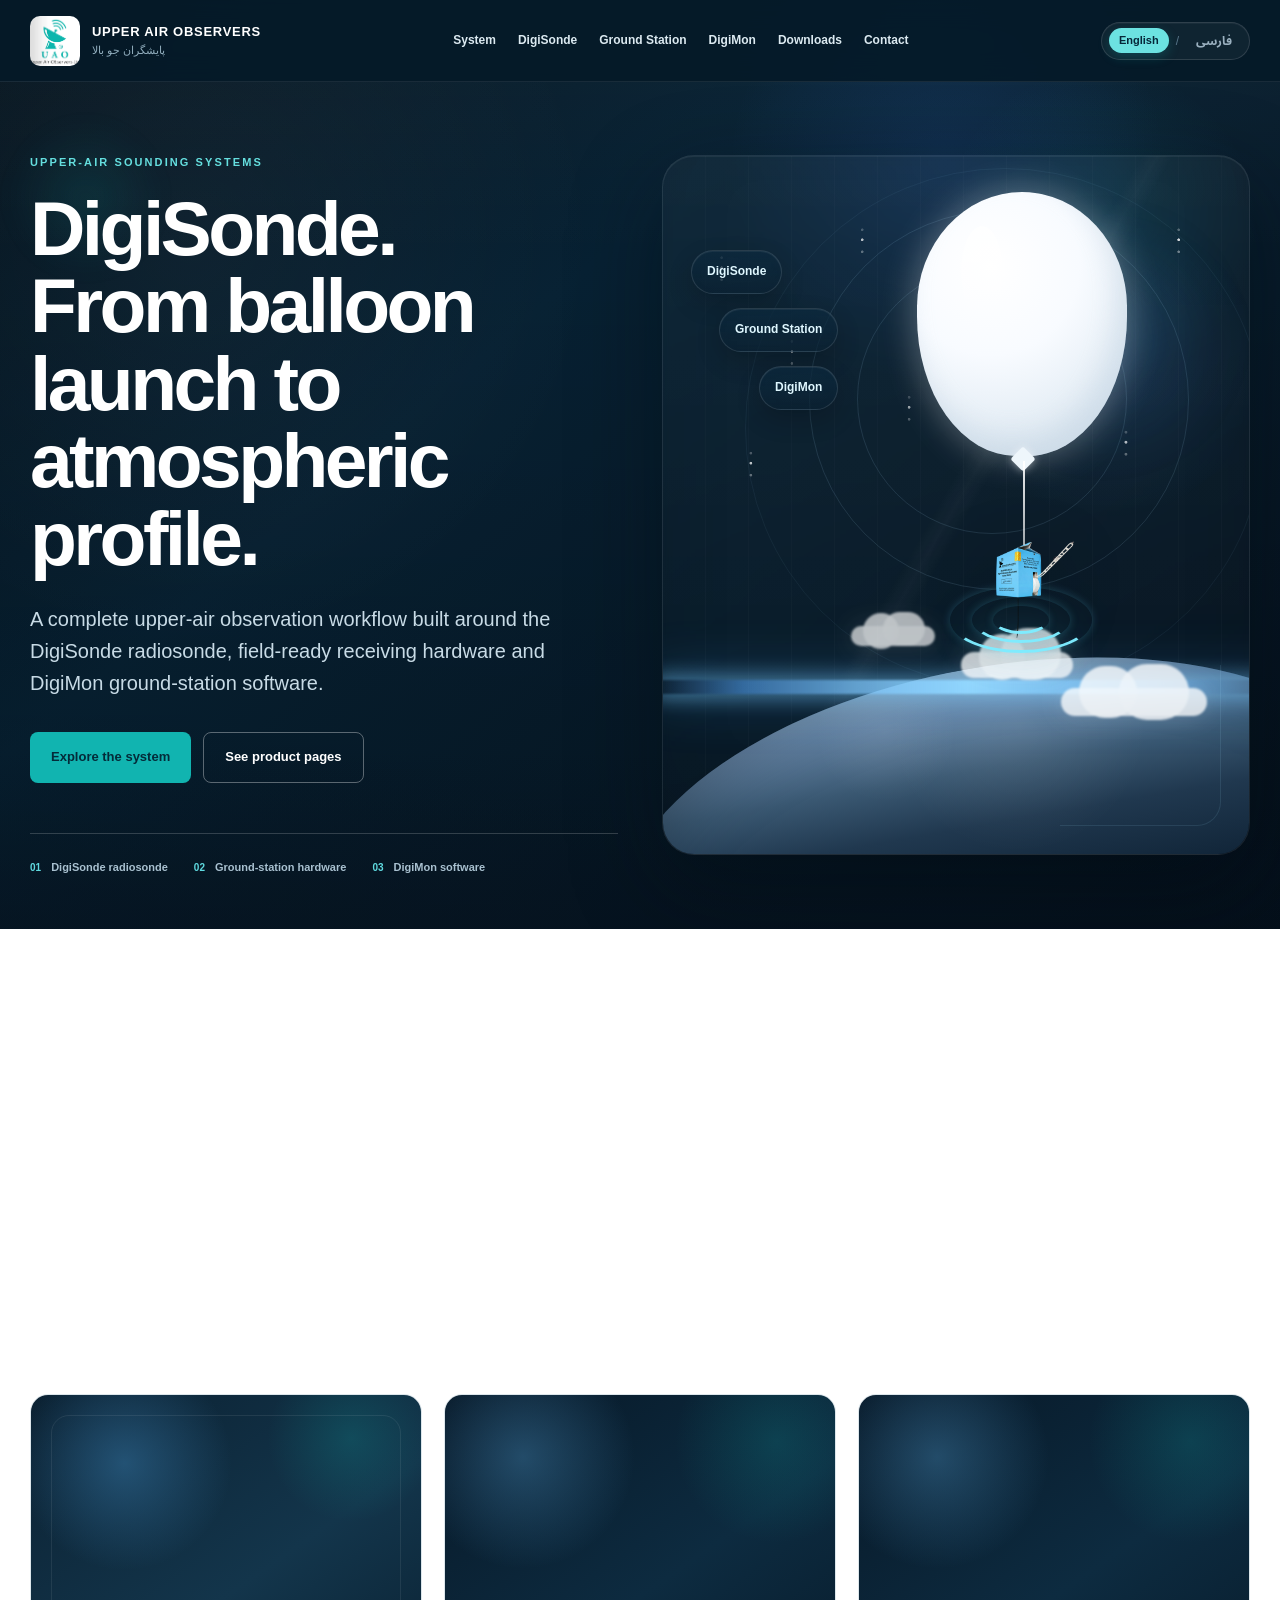
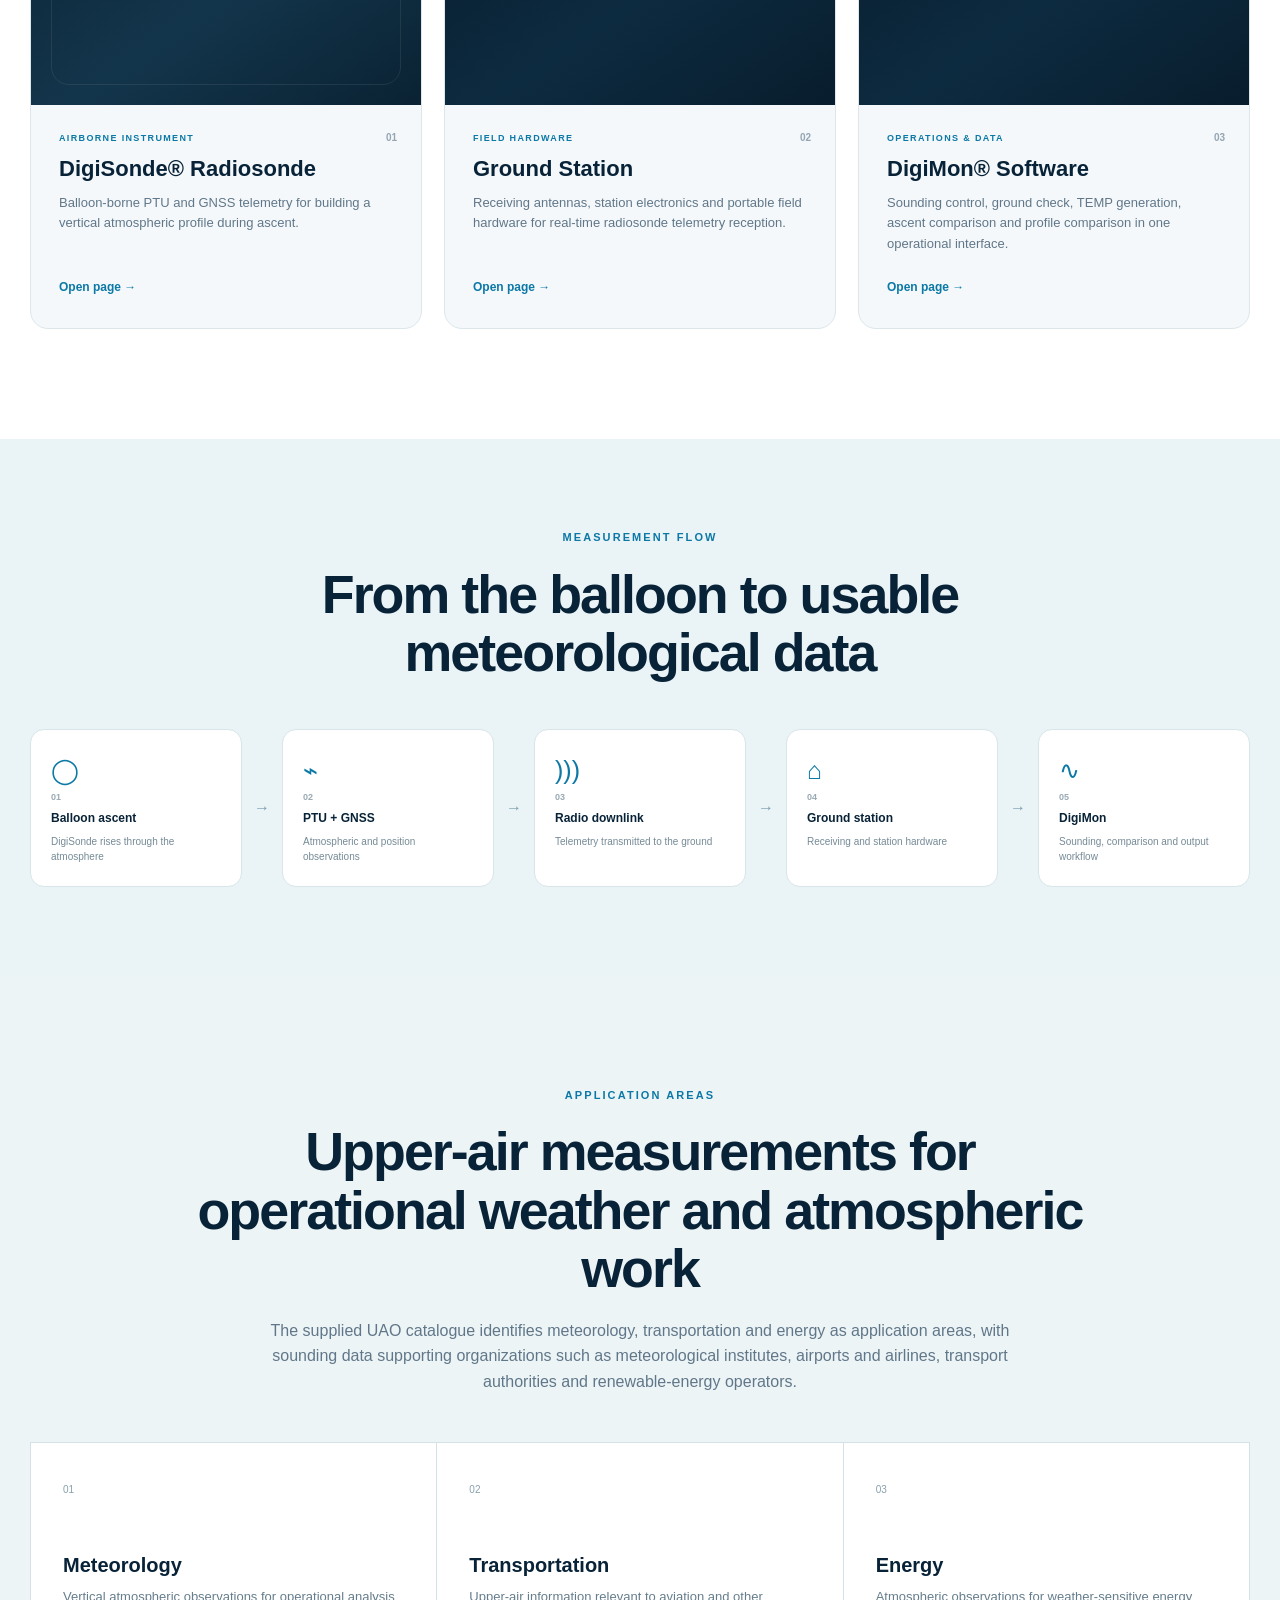
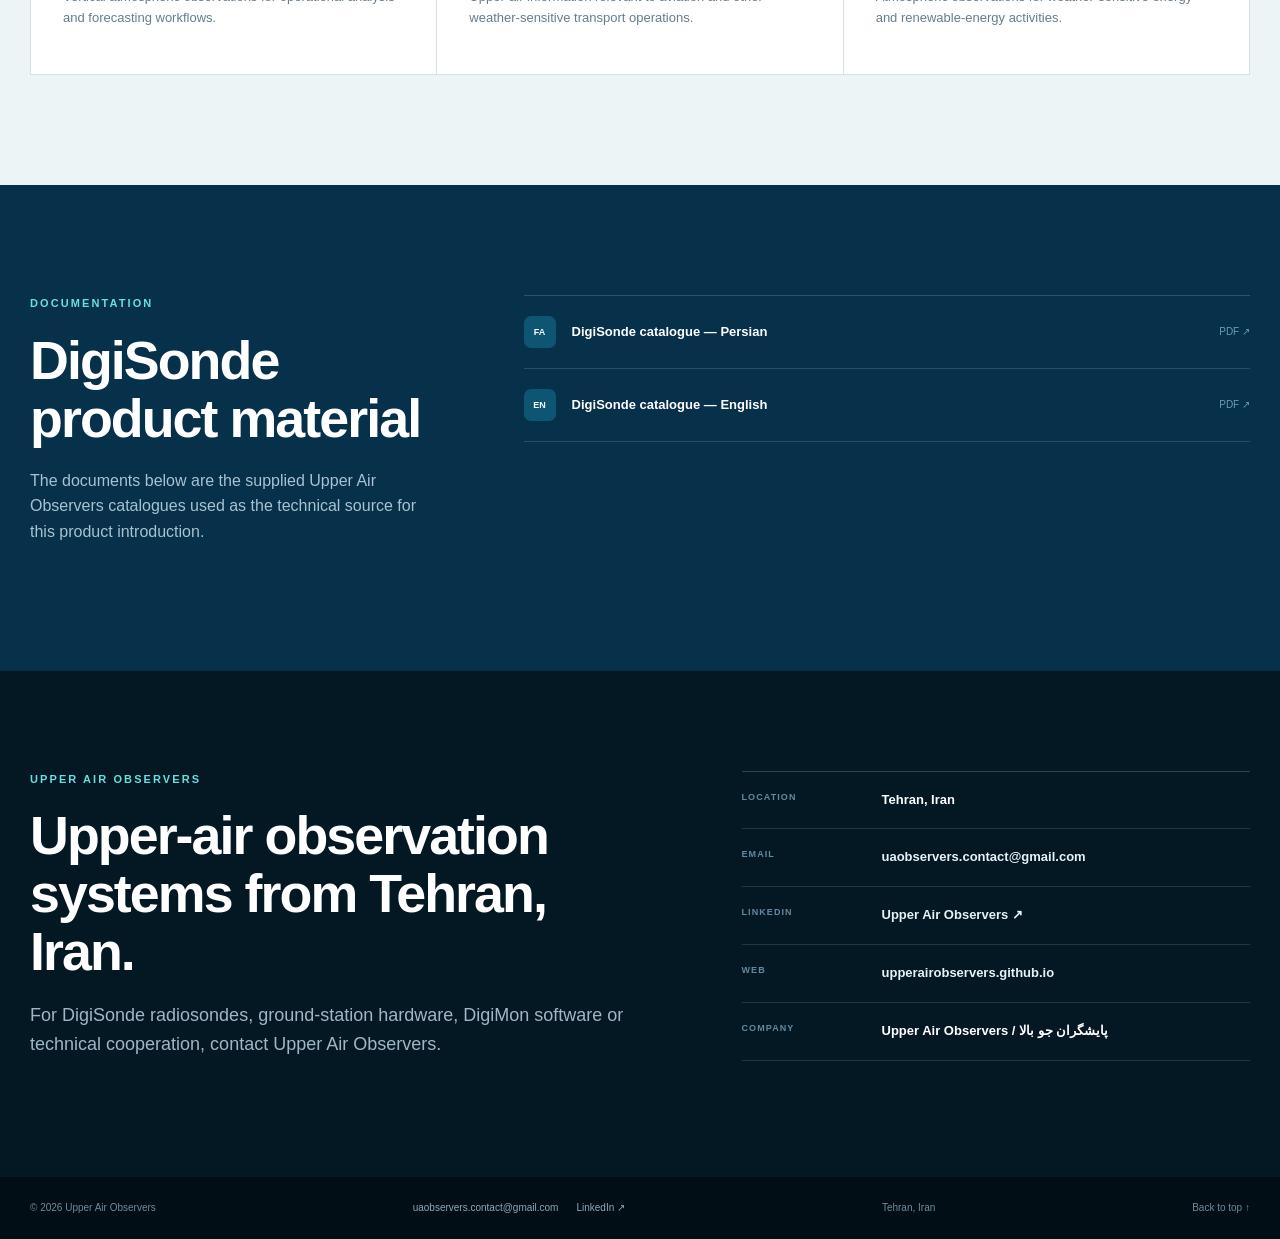
==== commit 75ca4c8e: "complete overhall for SEO" ====
--- a/index.html
+++ b/index.html
@@ -1,226 +1,205 @@
 <!doctype html>
-<html lang="en" dir="ltr">
+
+<html dir="ltr" lang="en">
 <head>
-  <meta charset="utf-8">
-  <meta name="viewport" content="width=device-width,initial-scale=1">
-  <meta name="theme-color" content="#062b42">
-  <meta name="description" content="Upper Air Observers — DigiSonde radiosonde, ground-station hardware and DigiMon sounding software for upper-air observations.">
-  <title>Upper Air Observers | DigiSonde Upper-Air Sounding System</title>
-  <link rel="icon" href="favicon.ico?v=3" sizes="any">
-  <link rel="icon" type="image/png" sizes="32x32" href="assets/images/favicon-32.png?v=3">
-  <link rel="icon" type="image/png" sizes="16x16" href="assets/images/favicon-16.png?v=3">
-  <link rel="apple-touch-icon" sizes="180x180" href="assets/images/apple-touch-icon.png?v=3">
-  <link rel="stylesheet" href="styles.css">
-</head>
+<meta charset="utf-8"/>
+<meta content="width=device-width,initial-scale=1" name="viewport"/>
+<meta content="#062b42" name="theme-color"/>
+
+<title>Upper Air Observers | Radiosonde &amp; Upper-Air Sounding Systems</title>
+
+
+
+
+<link href="styles.css" rel="stylesheet"/>
+<meta content="Upper Air Observers develops DigiSonde radiosondes, ground stations and DigiMon software for operational upper-air meteorological observations and sounding." name="description"/><meta content="index,follow,max-image-preview:large,max-snippet:-1,max-video-preview:-1" name="robots"/><meta content="Upper Air Observers" name="author"/><meta content="Upper Air Observers" name="application-name"/><link href="https://upperairobservers.github.io/" rel="canonical"/><link href="https://upperairobservers.github.io/" hreflang="en" rel="alternate"/><link href="https://upperairobservers.github.io/fa/" hreflang="fa" rel="alternate"/><link href="https://upperairobservers.github.io/" hreflang="x-default" rel="alternate"/><link href="favicon.ico" rel="icon" sizes="any"/><link href="assets/images/favicon-96.png" rel="icon" sizes="96x96" type="image/png"/><link href="assets/images/favicon-32.png" rel="icon" sizes="32x32" type="image/png"/><link href="assets/images/apple-touch-icon.png" rel="apple-touch-icon" sizes="180x180"/><meta content="website" property="og:type"/><meta content="Upper Air Observers" property="og:site_name"/><meta content="Upper Air Observers | Radiosonde &amp; Upper-Air Sounding Systems" property="og:title"/><meta content="Upper Air Observers develops DigiSonde radiosondes, ground stations and DigiMon software for operational upper-air meteorological observations and sounding." property="og:description"/><meta content="https://upperairobservers.github.io/" property="og:url"/><meta content="https://upperairobservers.github.io/assets/images/digisonde-over-iran.png" property="og:image"/><meta content="Upper Air Observers DigiSonde radiosonde during upper-air sounding" property="og:image:alt"/><meta content="en_US" property="og:locale"/><meta content="fa_IR" property="og:locale:alternate"/><meta content="summary_large_image" name="twitter:card"/><meta content="Upper Air Observers | Radiosonde &amp; Upper-Air Sounding Systems" name="twitter:title"/><meta content="Upper Air Observers develops DigiSonde radiosondes, ground stations and DigiMon software for operational upper-air meteorological observations and sounding." name="twitter:description"/><meta content="https://upperairobservers.github.io/assets/images/digisonde-over-iran.png" name="twitter:image"/><meta content="Upper Air Observers DigiSonde radiosonde during upper-air sounding" name="twitter:image:alt"/><script type="application/ld+json">{"@context":"https://schema.org","@graph":[{"@type":"Organization","@id":"https://upperairobservers.github.io/#organization","name":"Upper Air Observers","alternateName":"پایشگران جو بالا","url":"https://upperairobservers.github.io/","logo":{"@type":"ImageObject","url":"https://upperairobservers.github.io/assets/images/apple-touch-icon.png","width":180,"height":180},"email":"uaobservers.contact@gmail.com","address":{"@type":"PostalAddress","addressLocality":"Tehran","addressCountry":"IR"},"sameAs":["https://www.linkedin.com/company/upper-air-observers"],"description":"Upper Air Observers develops DigiSonde radiosondes, ground stations and DigiMon software for operational upper-air meteorological observations and sounding."},{"@type":"WebSite","@id":"https://upperairobservers.github.io/#website","url":"https://upperairobservers.github.io/","name":"Upper Air Observers","alternateName":"پایشگران جو بالا","publisher":{"@id":"https://upperairobservers.github.io/#organization"},"inLanguage":["en","fa"]},{"@type":"WebPage","@id":"https://upperairobservers.github.io/#webpage","url":"https://upperairobservers.github.io/","name":"Upper Air Observers | Radiosonde & Upper-Air Sounding Systems","description":"Upper Air Observers develops DigiSonde radiosondes, ground stations and DigiMon software for operational upper-air meteorological observations and sounding.","inLanguage":"en","isPartOf":{"@id":"https://upperairobservers.github.io/#website"},"about":{"@id":"https://upperairobservers.github.io/#organization"},"primaryImageOfPage":{"@type":"ImageObject","url":"https://upperairobservers.github.io/assets/images/digisonde-over-iran.png"},"publisher":{"@id":"https://upperairobservers.github.io/#organization"}}]}</script><noscript><style>.reveal{opacity:1!important;transform:none!important}</style></noscript></head>
 <body>
-  <a class="skip-link" href="#main" data-i18n="skip">Skip to content</a>
-
-  <header class="site-header" id="top">
-    <div class="container nav-shell">
-      <a class="brand" href="index.html" aria-label="Upper Air Observers home">
-        <span class="logo-chip"><img src="assets/images/uao-logo.webp" alt="UAO Upper Air Observers logo"></span>
-        <span class="brand-copy">
-          <strong data-i18n="brand">Upper Air Observers</strong>
-          <small data-i18n="brandFa">پایشگران جو بالا</small>
-        </span>
-      </a>
-
-      <button class="menu-toggle" type="button" aria-controls="main-nav" aria-expanded="false" aria-label="Open menu">
-        <span></span><span></span><span></span>
-      </button>
-
-      <nav class="main-nav" id="main-nav" aria-label="Primary navigation">
-        <a href="index.html#system" data-i18n="navSystem">System</a>
-        <a href="digisonde.html" data-i18n="navRadiosonde">DigiSonde</a>
-        <a href="ground-station.html" data-i18n="navGround">Ground Station</a>
-        <a href="digimon.html" data-i18n="navSoftware">DigiMon</a>
-        <a href="index.html#downloads" data-i18n="navDownloads">Downloads</a>
-        <a href="index.html#contact" data-i18n="navContact">Contact</a>
-      </nav>
-
-      <div class="language-control" aria-label="Choose language">
-        <button type="button" class="lang-btn active" data-lang="en" aria-label="Switch to English">English</button>
-        <span class="lang-divider" aria-hidden="true">/</span>
-        <button type="button" class="lang-btn lang-btn-fa" data-lang="fa" aria-label="تغییر زبان به فارسی">فارسی</button>
-      </div>
-    </div>
-  </header>
-
-  <main id="main">
-    <section class="hero animated-hero" id="home">
-      <div class="container hero-grid">
-        <div class="hero-copy reveal">
-          <p class="eyebrow" data-i18n="heroKicker">UPPER-AIR SOUNDING SYSTEMS</p>
-          <h1 data-i18n="heroTitle">DigiSonde.<br>From balloon launch to atmospheric profile.</h1>
-          <p class="hero-lead" data-i18n="heroLead">A complete upper-air observation workflow built around the DigiSonde radiosonde, field-ready receiving hardware and DigiMon ground-station software.</p>
-          <div class="hero-actions">
-            <a class="button primary" href="#system" data-i18n="heroPrimary">Explore the system</a>
-            <a class="button ghost" href="digisonde.html" data-i18n="heroSecondaryAlt">See product pages</a>
-          </div>
-          <div class="hero-facts" aria-label="System components">
-            <div><b>01</b><span data-i18n="fact1">DigiSonde radiosonde</span></div>
-            <div><b>02</b><span data-i18n="fact2">Ground-station hardware</span></div>
-            <div><b>03</b><span data-i18n="fact3">DigiMon software</span></div>
-          </div>
-        </div>
-
-        <div class="hero-scene reveal" aria-hidden="true">
-          <div class="scene-stars"></div>
-          <div class="scene-stars stars-two"></div>
-          <div class="scene-nebula"></div>
-          <div class="scene-orbit orbit-one"></div>
-          <div class="scene-orbit orbit-two"></div>
-          <div class="scene-orbit orbit-three"></div>
-          <div class="earth-arc"></div>
-          <div class="earth-glow"></div>
-          <div class="cloud cloud-one"></div>
-          <div class="cloud cloud-two"></div>
-          <div class="cloud cloud-three"></div>
-
-          <div class="hero-sonde-wrap">
-            <div class="hero-balloon"></div>
-            <div class="hero-cable"></div>
-            <div class="hero-sonde">
-              <img src="assets/images/digisonde-hero-real.png" alt="DigiSonde radiosonde">
-              <span class="hero-sonde-tail"></span>
-              <span class="signal-rings">
-                <span></span><span></span><span></span>
-              </span>
-            </div>
-          </div>
-
-          <a class="scene-chip chip-one" href="digisonde.html">DigiSonde</a>
-          <a class="scene-chip chip-two" href="ground-station.html">Ground Station</a>
-          <a class="scene-chip chip-three" href="digimon.html">DigiMon</a>
-        </div>
-      </div>
-    </section>
-
-    <section class="system-intro section" id="system">
-      <div class="container">
-        <div class="section-head center reveal">
-          <p class="eyebrow dark" data-i18n="systemKicker">ONE SOUNDING CHAIN</p>
-          <h2 data-i18n="systemTitle">Radiosonde, receiving hardware and sounding software — designed to work as one system.</h2>
-          <p data-i18n="systemLead">The DigiSonde measures atmospheric parameters aloft and sends telemetry by radio. The ground station receives the downlink and DigiMon supports the operational sounding workflow, from a new sounding through profile comparison and TEMP generation.</p>
-        </div>
-
-        <div class="system-cards">
-          <article class="system-card reveal page-link-card" data-page="digisonde.html">
-            <div class="media portrait product-shot"><img src="assets/images/digisonde-packaging.png" alt="DigiSonde DS-03 packaging product photo"></div>
-            <div class="card-copy">
-              <span class="card-no">01</span>
-              <p class="card-tag" data-i18n="sondeTag">AIRBORNE INSTRUMENT</p>
-              <h3 data-i18n="sondeCardTitle">DigiSonde® Radiosonde</h3>
-              <p data-i18n="sondeCardText">Balloon-borne PTU and GNSS telemetry for building a vertical atmospheric profile during ascent.</p>
-              <a href="digisonde.html" data-i18n="openPage">Open page →</a>
-            </div>
-          </article>
-
-          <article class="system-card reveal page-link-card" data-page="ground-station.html">
-            <div class="media portrait ground-promo"><img src="assets/images/ground-station-main-system.png" alt="Upper Air Observers ground station with portable station, GPS antenna and fixed antenna"></div>
-            <div class="card-copy">
-              <span class="card-no">02</span>
-              <p class="card-tag" data-i18n="groundTag">FIELD HARDWARE</p>
-              <h3 data-i18n="groundCardTitle">Ground Station</h3>
-              <p data-i18n="groundCardText">Receiving antennas, station electronics and portable field hardware for real-time radiosonde telemetry reception.</p>
-              <a href="ground-station.html" data-i18n="openPage">Open page →</a>
-            </div>
-          </article>
-
-          <article class="system-card reveal page-link-card" data-page="digimon.html">
-            <div class="media software"><img src="assets/images/digimon-ground-check.webp" alt="DigiMon ground check software screen"></div>
-            <div class="card-copy">
-              <span class="card-no">03</span>
-              <p class="card-tag" data-i18n="softwareTag">OPERATIONS & DATA</p>
-              <h3 data-i18n="softwareCardTitle">DigiMon® Software</h3>
-              <p data-i18n="softwareCardText">Sounding control, ground check, TEMP generation, ascent comparison and profile comparison in one operational interface.</p>
-              <a href="digimon.html" data-i18n="openPage">Open page →</a>
-            </div>
-          </article>
-        </div>
-      </div>
-    </section>
-
-    <section class="signal-chain">
-      <div class="container">
-        <div class="section-head center reveal">
-          <p class="eyebrow dark" data-i18n="chainKicker">MEASUREMENT FLOW</p>
-          <h2 data-i18n="chainTitle">From the balloon to usable meteorological data</h2>
-        </div>
-        <div class="chain-grid reveal">
-          <div><span class="chain-icon">◯</span><b>01</b><strong data-i18n="chain1">Balloon ascent</strong><small data-i18n="chain1Text">DigiSonde rises through the atmosphere</small></div>
-          <i>→</i>
-          <div><span class="chain-icon">⌁</span><b>02</b><strong data-i18n="chain2">PTU + GNSS</strong><small data-i18n="chain2Text">Atmospheric and position observations</small></div>
-          <i>→</i>
-          <div><span class="chain-icon">)))</span><b>03</b><strong data-i18n="chain3">Radio downlink</strong><small data-i18n="chain3Text">Telemetry transmitted to the ground</small></div>
-          <i>→</i>
-          <div><span class="chain-icon">⌂</span><b>04</b><strong data-i18n="chain4">Ground station</strong><small data-i18n="chain4Text">Receiving and station hardware</small></div>
-          <i>→</i>
-          <div><span class="chain-icon">∿</span><b>05</b><strong data-i18n="chain5">DigiMon</strong><small data-i18n="chain5Text">Sounding, comparison and output workflow</small></div>
-        </div>
-      </div>
-    </section>
-
-    <section class="section applications-section">
-      <div class="container">
-        <div class="section-head center reveal">
-          <p class="eyebrow dark" data-i18n="appKicker">APPLICATION AREAS</p>
-          <h2 data-i18n="appTitle">Upper-air measurements for operational weather and atmospheric work</h2>
-          <p data-i18n="appLead">The supplied UAO catalogue identifies meteorology, transportation and energy as application areas, with sounding data supporting organizations such as meteorological institutes, airports and airlines, transport authorities and renewable-energy operators.</p>
-        </div>
-        <div class="app-grid reveal">
-          <div><span>01</span><h3 data-i18n="app1">Meteorology</h3><p data-i18n="app1Text">Vertical atmospheric observations for operational analysis and forecasting workflows.</p></div>
-          <div><span>02</span><h3 data-i18n="app2">Transportation</h3><p data-i18n="app2Text">Upper-air information relevant to aviation and other weather-sensitive transport operations.</p></div>
-          <div><span>03</span><h3 data-i18n="app3">Energy</h3><p data-i18n="app3Text">Atmospheric observations for weather-sensitive energy and renewable-energy activities.</p></div>
-        </div>
-      </div>
-    </section>
-
-    <section class="section downloads-section" id="downloads">
-      <div class="container downloads-grid">
-        <div class="section-head reveal">
-          <p class="eyebrow" data-i18n="downloadsKicker">DOCUMENTATION</p>
-          <h2 data-i18n="downloadsTitle">DigiSonde product material</h2>
-          <p data-i18n="downloadsLead">The documents below are the supplied Upper Air Observers catalogues used as the technical source for this product introduction.</p>
-        </div>
-        <div class="download-list reveal">
-          <a href="assets/docs/DigiSonde-Catalogue-FA.pdf" target="_blank" rel="noopener"><span><b>FA</b><strong data-i18n="doc1">DigiSonde catalogue — Persian</strong></span><em>PDF ↗</em></a>
-          <a href="assets/docs/DigiSonde-Catalogue-EN.pdf" target="_blank" rel="noopener"><span><b>EN</b><strong data-i18n="doc2">DigiSonde catalogue — English</strong></span><em>PDF ↗</em></a>
-        </div>
-      </div>
-    </section>
-
-    <section class="contact-section" id="contact">
-      <div class="container contact-grid">
-        <div class="reveal">
-          <p class="eyebrow" data-i18n="contactKicker">UPPER AIR OBSERVERS</p>
-          <h2 data-i18n="contactTitle">Upper-air observation systems from Tehran, Iran.</h2>
-          <p data-i18n="contactText">For DigiSonde radiosondes, ground-station hardware, DigiMon software or technical cooperation, contact Upper Air Observers.</p>
-        </div>
-        <div class="contact-panel reveal">
-          <div><small data-i18n="locationLabel">LOCATION</small><strong data-i18n="location">Tehran, Iran</strong></div>
-          <div><small data-i18n="emailLabel">EMAIL</small><strong><a class="contact-link" href="mailto:uaobservers.contact@gmail.com">uaobservers.contact@gmail.com</a></strong></div>
-          <div><small data-i18n="linkedinLabel">LINKEDIN</small><strong><a class="contact-link external-link" href="https://www.linkedin.com/company/upper-air-observers" target="_blank" rel="noopener noreferrer">Upper Air Observers ↗</a></strong></div>
-          <div><small data-i18n="webLabel">WEB</small><strong><a class="contact-link" href="https://upperairobservers.github.io/">upperairobservers.github.io</a></strong></div>
-          <div><small data-i18n="companyLabel">COMPANY</small><strong data-i18n="companyName">Upper Air Observers / پایشگران جو بالا</strong></div>
-        </div>
-      </div>
-    </section>
-  </main>
-  <footer class="site-footer">
-    <div class="container footer-row">
-      <span>© <span id="year"></span> Upper Air Observers</span>
-      <div class="footer-contact-links">
-        <a href="mailto:uaobservers.contact@gmail.com" aria-label="Email Upper Air Observers">uaobservers.contact@gmail.com</a>
-        <a href="https://www.linkedin.com/company/upper-air-observers" target="_blank" rel="noopener noreferrer" aria-label="Upper Air Observers on LinkedIn">LinkedIn ↗</a>
-      </div>
-      <span data-i18n="footerLocation">Tehran, Iran</span>
-      <a href="#top" data-i18n="backTop">Back to top ↑</a>
-    </div>
-  </footer>
-
-  <script src="script.js"></script>
-
+<a class="skip-link" data-i18n="skip" href="#main">Skip to content</a>
+<header class="site-header" id="top">
+<div class="container nav-shell">
+<a aria-label="Upper Air Observers home" class="brand" href="index.html">
+<span class="logo-chip"><img alt="UAO Upper Air Observers logo" decoding="async" height="828" src="assets/images/uao-logo.webp" width="1109"/></span>
+<span class="brand-copy">
+<strong data-i18n="brand">Upper Air Observers</strong>
+<small data-i18n="brandFa">پایشگران جو بالا</small>
+</span>
+</a>
+<button aria-controls="main-nav" aria-expanded="false" aria-label="Open menu" class="menu-toggle" type="button">
+<span></span><span></span><span></span>
+</button>
+<nav aria-label="Primary navigation" class="main-nav" id="main-nav">
+<a data-i18n="navSystem" href="index.html#system">System</a>
+<a data-i18n="navRadiosonde" href="digisonde.html">DigiSonde</a>
+<a data-i18n="navGround" href="ground-station.html">Ground Station</a>
+<a data-i18n="navSoftware" href="digimon.html">DigiMon</a>
+<a data-i18n="navDownloads" href="index.html#downloads">Downloads</a>
+<a data-i18n="navContact" href="index.html#contact">Contact</a>
+</nav>
+<div aria-label="Choose language" class="language-control"><a aria-current="page" aria-label="Switch to English" class="lang-btn active" href="index.html" hreflang="en" lang="en">English</a><span aria-hidden="true" class="lang-divider">/</span><a aria-label="تغییر زبان به فارسی" class="lang-btn lang-btn-fa" href="fa/index.html" hreflang="fa" lang="fa">فارسی</a></div>
+</div>
+</header>
+<main id="main">
+<section class="hero animated-hero" id="home">
+<div class="container hero-grid">
+<div class="hero-copy reveal">
+<p class="eyebrow" data-i18n="heroKicker">UPPER-AIR SOUNDING SYSTEMS</p>
+<h1 data-i18n="heroTitle">DigiSonde.<br/>From balloon launch to atmospheric profile.</h1>
+<p class="hero-lead" data-i18n="heroLead">A complete upper-air observation workflow built around the DigiSonde radiosonde, field-ready receiving hardware and DigiMon ground-station software.</p>
+<div class="hero-actions">
+<a class="button primary" data-i18n="heroPrimary" href="#system">Explore the system</a>
+<a class="button ghost" data-i18n="heroSecondaryAlt" href="digisonde.html">See product pages</a>
+</div>
+<div aria-label="System components" class="hero-facts">
+<div><b>01</b><span data-i18n="fact1">DigiSonde radiosonde</span></div>
+<div><b>02</b><span data-i18n="fact2">Ground-station hardware</span></div>
+<div><b>03</b><span data-i18n="fact3">DigiMon software</span></div>
+</div>
+</div>
+<div aria-hidden="true" class="hero-scene reveal">
+<div class="scene-stars"></div>
+<div class="scene-stars stars-two"></div>
+<div class="scene-nebula"></div>
+<div class="scene-orbit orbit-one"></div>
+<div class="scene-orbit orbit-two"></div>
+<div class="scene-orbit orbit-three"></div>
+<div class="earth-arc"></div>
+<div class="earth-glow"></div>
+<div class="cloud cloud-one"></div>
+<div class="cloud cloud-two"></div>
+<div class="cloud cloud-three"></div>
+<div class="hero-sonde-wrap">
+<div class="hero-balloon"></div>
+<div class="hero-cable"></div>
+<div class="hero-sonde">
+<img alt="DigiSonde radiosonde" decoding="async" fetchpriority="high" height="1296" src="assets/images/digisonde-hero-real.webp" width="1213"/>
+<span class="hero-sonde-tail"></span>
+<span class="signal-rings">
+<span></span><span></span><span></span>
+</span>
+</div>
+</div>
+<a class="scene-chip chip-one" href="digisonde.html">DigiSonde</a>
+<a class="scene-chip chip-two" href="ground-station.html">Ground Station</a>
+<a class="scene-chip chip-three" href="digimon.html">DigiMon</a>
+</div>
+</div>
+</section>
+<section class="system-intro section" id="system">
+<div class="container">
+<div class="section-head center reveal">
+<p class="eyebrow dark" data-i18n="systemKicker">ONE SOUNDING CHAIN</p>
+<h2 data-i18n="systemTitle">Radiosonde, receiving hardware and sounding software — designed to work as one system.</h2>
+<p data-i18n="systemLead">The DigiSonde measures atmospheric parameters aloft and sends telemetry by radio. The ground station receives the downlink and DigiMon supports the operational sounding workflow, from a new sounding through profile comparison and TEMP generation.</p>
+</div>
+<div class="system-cards">
+<article class="system-card reveal page-link-card" data-page="digisonde.html">
+<div class="media portrait product-shot"><img alt="DigiSonde DS-03 packaging product photo" decoding="async" height="1296" loading="lazy" src="assets/images/digisonde-packaging.webp" width="1213"/></div>
+<div class="card-copy">
+<span class="card-no">01</span>
+<p class="card-tag" data-i18n="sondeTag">AIRBORNE INSTRUMENT</p>
+<h3 data-i18n="sondeCardTitle">DigiSonde® Radiosonde</h3>
+<p data-i18n="sondeCardText">Balloon-borne PTU and GNSS telemetry for building a vertical atmospheric profile during ascent.</p>
+<a data-i18n="openPage" href="digisonde.html">Open page →</a>
+</div>
+</article>
+<article class="system-card reveal page-link-card" data-page="ground-station.html">
+<div class="media portrait ground-promo"><img alt="Upper Air Observers ground station with portable station, GPS antenna and fixed antenna" decoding="async" height="941" loading="lazy" src="assets/images/ground-station-main-system.webp" width="1672"/></div>
+<div class="card-copy">
+<span class="card-no">02</span>
+<p class="card-tag" data-i18n="groundTag">FIELD HARDWARE</p>
+<h3 data-i18n="groundCardTitle">Ground Station</h3>
+<p data-i18n="groundCardText">Receiving antennas, station electronics and portable field hardware for real-time radiosonde telemetry reception.</p>
+<a data-i18n="openPage" href="ground-station.html">Open page →</a>
+</div>
+</article>
+<article class="system-card reveal page-link-card" data-page="digimon.html">
+<div class="media software"><img alt="DigiMon ground check software screen" decoding="async" height="730" loading="lazy" src="assets/images/digimon-ground-check.webp" width="1280"/></div>
+<div class="card-copy">
+<span class="card-no">03</span>
+<p class="card-tag" data-i18n="softwareTag">OPERATIONS &amp; DATA</p>
+<h3 data-i18n="softwareCardTitle">DigiMon® Software</h3>
+<p data-i18n="softwareCardText">Sounding control, ground check, TEMP generation, ascent comparison and profile comparison in one operational interface.</p>
+<a data-i18n="openPage" href="digimon.html">Open page →</a>
+</div>
+</article>
+</div>
+</div>
+</section>
+<section class="signal-chain">
+<div class="container">
+<div class="section-head center reveal">
+<p class="eyebrow dark" data-i18n="chainKicker">MEASUREMENT FLOW</p>
+<h2 data-i18n="chainTitle">From the balloon to usable meteorological data</h2>
+</div>
+<div class="chain-grid reveal">
+<div><span class="chain-icon">◯</span><b>01</b><strong data-i18n="chain1">Balloon ascent</strong><small data-i18n="chain1Text">DigiSonde rises through the atmosphere</small></div>
+<i>→</i>
+<div><span class="chain-icon">⌁</span><b>02</b><strong data-i18n="chain2">PTU + GNSS</strong><small data-i18n="chain2Text">Atmospheric and position observations</small></div>
+<i>→</i>
+<div><span class="chain-icon">)))</span><b>03</b><strong data-i18n="chain3">Radio downlink</strong><small data-i18n="chain3Text">Telemetry transmitted to the ground</small></div>
+<i>→</i>
+<div><span class="chain-icon">⌂</span><b>04</b><strong data-i18n="chain4">Ground station</strong><small data-i18n="chain4Text">Receiving and station hardware</small></div>
+<i>→</i>
+<div><span class="chain-icon">∿</span><b>05</b><strong data-i18n="chain5">DigiMon</strong><small data-i18n="chain5Text">Sounding, comparison and output workflow</small></div>
+</div>
+</div>
+</section>
+<section class="section applications-section">
+<div class="container">
+<div class="section-head center reveal">
+<p class="eyebrow dark" data-i18n="appKicker">APPLICATION AREAS</p>
+<h2 data-i18n="appTitle">Upper-air measurements for operational weather and atmospheric work</h2>
+<p data-i18n="appLead">The supplied UAO catalogue identifies meteorology, transportation and energy as application areas, with sounding data supporting organizations such as meteorological institutes, airports and airlines, transport authorities and renewable-energy operators.</p>
+</div>
+<div class="app-grid reveal">
+<div><span>01</span><h3 data-i18n="app1">Meteorology</h3><p data-i18n="app1Text">Vertical atmospheric observations for operational analysis and forecasting workflows.</p></div>
+<div><span>02</span><h3 data-i18n="app2">Transportation</h3><p data-i18n="app2Text">Upper-air information relevant to aviation and other weather-sensitive transport operations.</p></div>
+<div><span>03</span><h3 data-i18n="app3">Energy</h3><p data-i18n="app3Text">Atmospheric observations for weather-sensitive energy and renewable-energy activities.</p></div>
+</div>
+</div>
+</section>
+<section class="section downloads-section" id="downloads">
+<div class="container downloads-grid">
+<div class="section-head reveal">
+<p class="eyebrow" data-i18n="downloadsKicker">DOCUMENTATION</p>
+<h2 data-i18n="downloadsTitle">DigiSonde product material</h2>
+<p data-i18n="downloadsLead">The documents below are the supplied Upper Air Observers catalogues used as the technical source for this product introduction.</p>
+</div>
+<div class="download-list reveal">
+<a href="assets/docs/DigiSonde-Catalogue-FA.pdf" rel="noopener" target="_blank"><span><b>FA</b><strong data-i18n="doc1">DigiSonde catalogue — Persian</strong></span><em>PDF ↗</em></a>
+<a href="assets/docs/DigiSonde-Catalogue-EN.pdf" rel="noopener" target="_blank"><span><b>EN</b><strong data-i18n="doc2">DigiSonde catalogue — English</strong></span><em>PDF ↗</em></a>
+</div>
+</div>
+</section>
+<section class="contact-section" id="contact">
+<div class="container contact-grid">
+<div class="reveal">
+<p class="eyebrow" data-i18n="contactKicker">UPPER AIR OBSERVERS</p>
+<h2 data-i18n="contactTitle">Upper-air observation systems from Tehran, Iran.</h2>
+<p data-i18n="contactText">For DigiSonde radiosondes, ground-station hardware, DigiMon software or technical cooperation, contact Upper Air Observers.</p>
+</div>
+<div class="contact-panel reveal">
+<div><small data-i18n="locationLabel">LOCATION</small><strong data-i18n="location">Tehran, Iran</strong></div>
+<div><small data-i18n="emailLabel">EMAIL</small><strong><a class="contact-link" href="mailto:uaobservers.contact@gmail.com">uaobservers.contact@gmail.com</a></strong></div>
+<div><small data-i18n="linkedinLabel">LINKEDIN</small><strong><a class="contact-link external-link" href="https://www.linkedin.com/company/upper-air-observers" rel="noopener noreferrer" target="_blank">Upper Air Observers ↗</a></strong></div>
+<div><small data-i18n="webLabel">WEB</small><strong><a class="contact-link" href="https://upperairobservers.github.io/">upperairobservers.github.io</a></strong></div>
+<div><small data-i18n="companyLabel">COMPANY</small><strong data-i18n="companyName">Upper Air Observers / پایشگران جو بالا</strong></div>
+</div>
+</div>
+</section>
+</main>
+<footer class="site-footer">
+<div class="container footer-row">
+<span>© <span id="year"></span> Upper Air Observers</span>
+<div class="footer-contact-links">
+<a aria-label="Email Upper Air Observers" href="mailto:uaobservers.contact@gmail.com">uaobservers.contact@gmail.com</a>
+<a aria-label="Upper Air Observers on LinkedIn" href="https://www.linkedin.com/company/upper-air-observers" rel="noopener noreferrer" target="_blank">LinkedIn ↗</a>
+</div>
+<span data-i18n="footerLocation">Tehran, Iran</span>
+<a data-i18n="backTop" href="#top">Back to top ↑</a>
+</div>
+</footer>
+<script src="script.js"></script>
 <script>
 document.querySelectorAll('.page-link-card[data-page]').forEach(card=>{
   card.addEventListener('click',e=>{
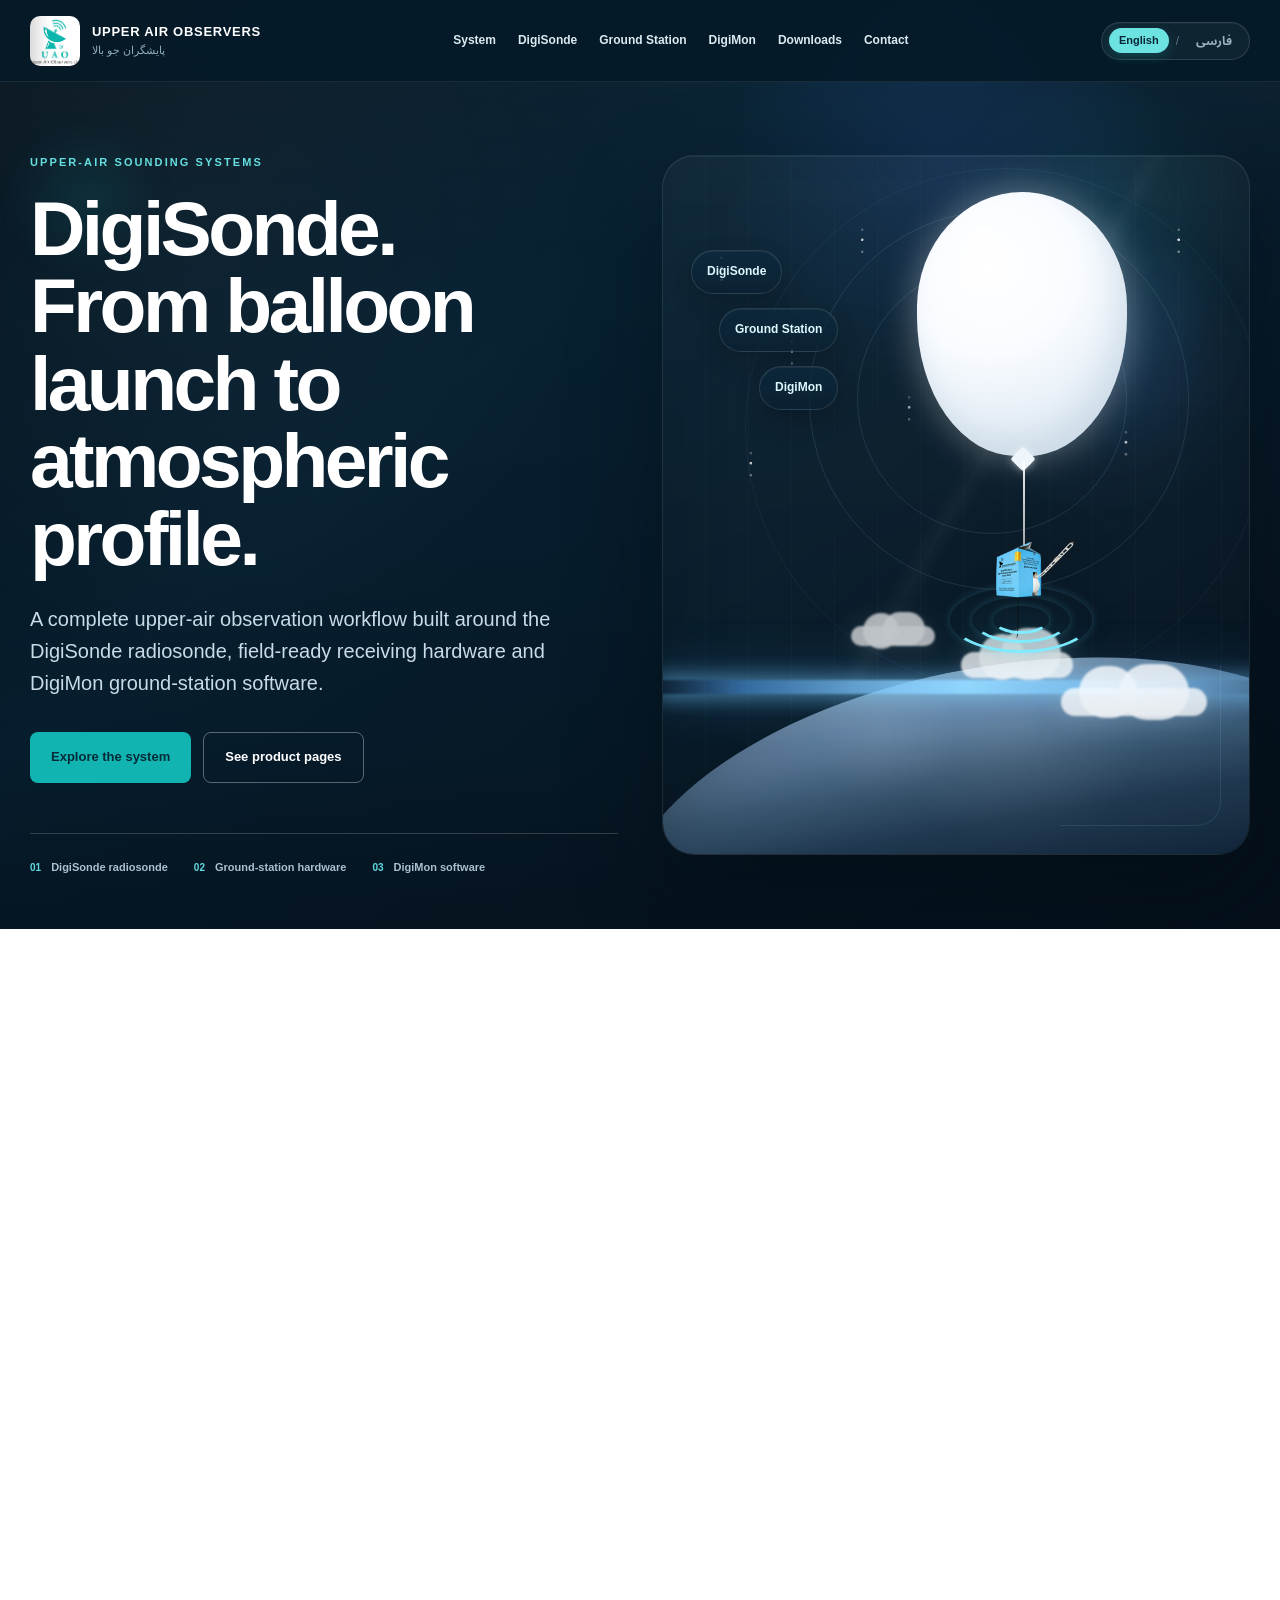
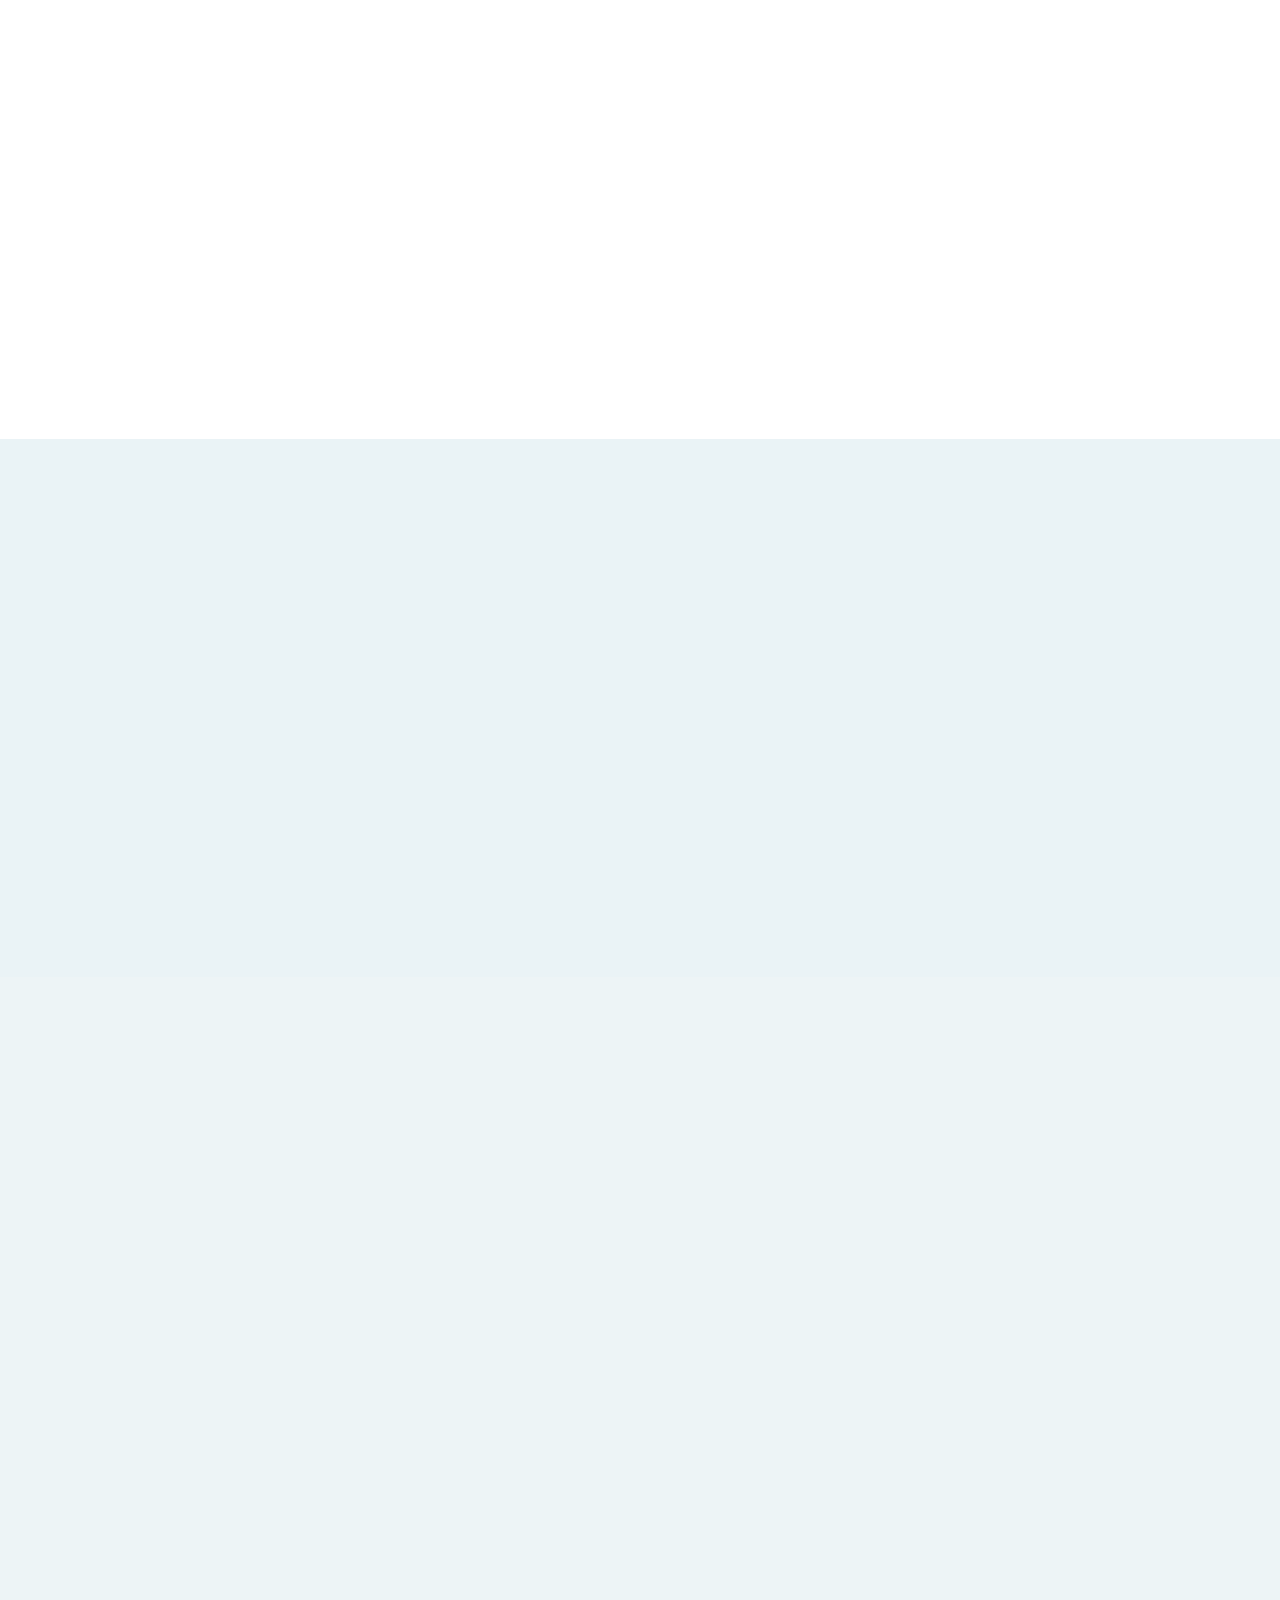
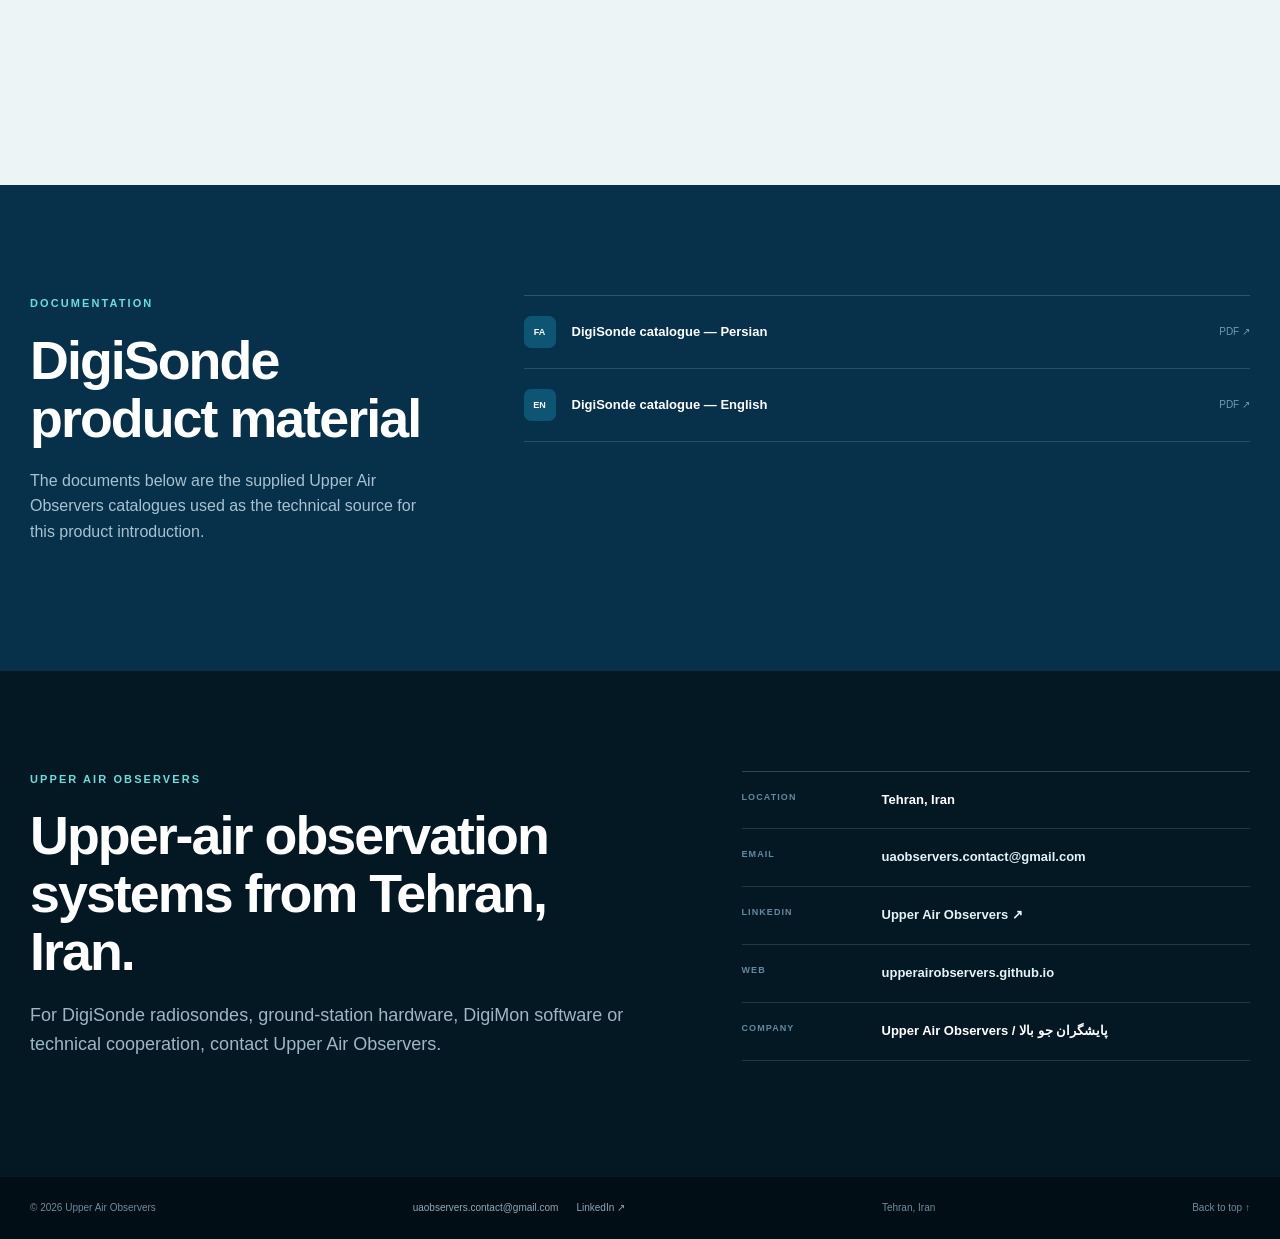
==== commit 5ee397d8: "modified fa pages" ====
--- a/index.html
+++ b/index.html
@@ -1,18 +1,13 @@
-<!doctype html>
+<!DOCTYPE html>
 
 <html dir="ltr" lang="en">
 <head>
 <meta charset="utf-8"/>
 <meta content="width=device-width,initial-scale=1" name="viewport"/>
 <meta content="#062b42" name="theme-color"/>
-
 <title>Upper Air Observers | Radiosonde &amp; Upper-Air Sounding Systems</title>
-
-
-
-
 <link href="styles.css" rel="stylesheet"/>
-<meta content="Upper Air Observers develops DigiSonde radiosondes, ground stations and DigiMon software for operational upper-air meteorological observations and sounding." name="description"/><meta content="index,follow,max-image-preview:large,max-snippet:-1,max-video-preview:-1" name="robots"/><meta content="Upper Air Observers" name="author"/><meta content="Upper Air Observers" name="application-name"/><link href="https://upperairobservers.github.io/" rel="canonical"/><link href="https://upperairobservers.github.io/" hreflang="en" rel="alternate"/><link href="https://upperairobservers.github.io/fa/" hreflang="fa" rel="alternate"/><link href="https://upperairobservers.github.io/" hreflang="x-default" rel="alternate"/><link href="favicon.ico" rel="icon" sizes="any"/><link href="assets/images/favicon-96.png" rel="icon" sizes="96x96" type="image/png"/><link href="assets/images/favicon-32.png" rel="icon" sizes="32x32" type="image/png"/><link href="assets/images/apple-touch-icon.png" rel="apple-touch-icon" sizes="180x180"/><meta content="website" property="og:type"/><meta content="Upper Air Observers" property="og:site_name"/><meta content="Upper Air Observers | Radiosonde &amp; Upper-Air Sounding Systems" property="og:title"/><meta content="Upper Air Observers develops DigiSonde radiosondes, ground stations and DigiMon software for operational upper-air meteorological observations and sounding." property="og:description"/><meta content="https://upperairobservers.github.io/" property="og:url"/><meta content="https://upperairobservers.github.io/assets/images/digisonde-over-iran.png" property="og:image"/><meta content="Upper Air Observers DigiSonde radiosonde during upper-air sounding" property="og:image:alt"/><meta content="en_US" property="og:locale"/><meta content="fa_IR" property="og:locale:alternate"/><meta content="summary_large_image" name="twitter:card"/><meta content="Upper Air Observers | Radiosonde &amp; Upper-Air Sounding Systems" name="twitter:title"/><meta content="Upper Air Observers develops DigiSonde radiosondes, ground stations and DigiMon software for operational upper-air meteorological observations and sounding." name="twitter:description"/><meta content="https://upperairobservers.github.io/assets/images/digisonde-over-iran.png" name="twitter:image"/><meta content="Upper Air Observers DigiSonde radiosonde during upper-air sounding" name="twitter:image:alt"/><script type="application/ld+json">{"@context":"https://schema.org","@graph":[{"@type":"Organization","@id":"https://upperairobservers.github.io/#organization","name":"Upper Air Observers","alternateName":"پایشگران جو بالا","url":"https://upperairobservers.github.io/","logo":{"@type":"ImageObject","url":"https://upperairobservers.github.io/assets/images/apple-touch-icon.png","width":180,"height":180},"email":"uaobservers.contact@gmail.com","address":{"@type":"PostalAddress","addressLocality":"Tehran","addressCountry":"IR"},"sameAs":["https://www.linkedin.com/company/upper-air-observers"],"description":"Upper Air Observers develops DigiSonde radiosondes, ground stations and DigiMon software for operational upper-air meteorological observations and sounding."},{"@type":"WebSite","@id":"https://upperairobservers.github.io/#website","url":"https://upperairobservers.github.io/","name":"Upper Air Observers","alternateName":"پایشگران جو بالا","publisher":{"@id":"https://upperairobservers.github.io/#organization"},"inLanguage":["en","fa"]},{"@type":"WebPage","@id":"https://upperairobservers.github.io/#webpage","url":"https://upperairobservers.github.io/","name":"Upper Air Observers | Radiosonde & Upper-Air Sounding Systems","description":"Upper Air Observers develops DigiSonde radiosondes, ground stations and DigiMon software for operational upper-air meteorological observations and sounding.","inLanguage":"en","isPartOf":{"@id":"https://upperairobservers.github.io/#website"},"about":{"@id":"https://upperairobservers.github.io/#organization"},"primaryImageOfPage":{"@type":"ImageObject","url":"https://upperairobservers.github.io/assets/images/digisonde-over-iran.png"},"publisher":{"@id":"https://upperairobservers.github.io/#organization"}}]}</script><noscript><style>.reveal{opacity:1!important;transform:none!important}</style></noscript></head>
+<meta content="Upper Air Observers develops DigiSonde radiosondes, ground stations and DigiMon software for operational upper-air meteorological observations and sounding." name="description"/><meta content="index,follow,max-image-preview:large,max-snippet:-1,max-video-preview:-1" name="robots"/><meta content="Upper Air Observers" name="author"/><meta content="Upper Air Observers" name="application-name"/><link href="https://upperairobservers.github.io/" rel="canonical"/><link href="https://upperairobservers.github.io/" hreflang="en" rel="alternate"/><link href="https://upperairobservers.github.io/fa/" hreflang="fa" rel="alternate"/><link href="https://upperairobservers.github.io/" hreflang="x-default" rel="alternate"/><link href="favicon.ico" rel="icon" sizes="any"/><link href="assets/images/favicon-96.png" rel="icon" sizes="96x96" type="image/png"/><link href="assets/images/favicon-32.png" rel="icon" sizes="32x32" type="image/png"/><link href="assets/images/apple-touch-icon.png" rel="apple-touch-icon" sizes="180x180"/><meta content="website" property="og:type"/><meta content="Upper Air Observers" property="og:site_name"/><meta content="Upper Air Observers | Radiosonde &amp; Upper-Air Sounding Systems" property="og:title"/><meta content="Upper Air Observers develops DigiSonde radiosondes, ground stations and DigiMon software for operational upper-air meteorological observations and sounding." property="og:description"/><meta content="https://upperairobservers.github.io/" property="og:url"/><meta content="https://upperairobservers.github.io/assets/images/digisonde-over-iran.png" property="og:image"/><meta content="Upper Air Observers DigiSonde radiosonde during upper-air sounding" property="og:image:alt"/><meta content="en_US" property="og:locale"/><meta content="fa_IR" property="og:locale:alternate"/><meta content="summary_large_image" name="twitter:card"/><meta content="Upper Air Observers | Radiosonde &amp; Upper-Air Sounding Systems" name="twitter:title"/><meta content="Upper Air Observers develops DigiSonde radiosondes, ground stations and DigiMon software for operational upper-air meteorological observations and sounding." name="twitter:description"/><meta content="https://upperairobservers.github.io/assets/images/digisonde-over-iran.png" name="twitter:image"/><meta content="Upper Air Observers DigiSonde radiosonde during upper-air sounding" name="twitter:image:alt"/><script type="application/ld+json">{"@context":"https://schema.org","@graph":[{"@type":"Organization","@id":"https://upperairobservers.github.io/#organization","name":"Upper Air Observers","alternateName":["پایشگران جو بالا","پایشگران جَو بالا","UAO"],"url":"https://upperairobservers.github.io/","logo":{"@type":"ImageObject","url":"https://upperairobservers.github.io/assets/images/apple-touch-icon.png","width":180,"height":180},"email":"uaobservers.contact@gmail.com","address":{"@type":"PostalAddress","addressLocality":"Tehran","addressCountry":"IR"},"sameAs":["https://www.linkedin.com/company/upper-air-observers"],"description":"Upper Air Observers develops DigiSonde radiosondes, ground stations and DigiMon software for operational upper-air meteorological observations and sounding.","contactPoint":{"@type":"ContactPoint","email":"uaobservers.contact@gmail.com","contactType":"sales and technical inquiries","availableLanguage":["en","fa"]},"knowsAbout":["radiosonde","upper-air sounding","upper-air meteorological observations","DigiSonde","DigiMon","رادیوسوند","پایش جو بالا"]},{"@type":"WebSite","@id":"https://upperairobservers.github.io/#website","url":"https://upperairobservers.github.io/","name":"Upper Air Observers","alternateName":["پایشگران جو بالا","پایشگران جَو بالا","UAO"],"publisher":{"@id":"https://upperairobservers.github.io/#organization"},"inLanguage":["en","fa"]},{"@type":"WebPage","@id":"https://upperairobservers.github.io/#webpage","url":"https://upperairobservers.github.io/","name":"Upper Air Observers | Radiosonde & Upper-Air Sounding Systems","description":"Upper Air Observers develops DigiSonde radiosondes, ground stations and DigiMon software for operational upper-air meteorological observations and sounding.","inLanguage":"en","isPartOf":{"@id":"https://upperairobservers.github.io/#website"},"about":{"@id":"https://upperairobservers.github.io/#organization"},"primaryImageOfPage":{"@type":"ImageObject","url":"https://upperairobservers.github.io/assets/images/digisonde-over-iran.png"},"publisher":{"@id":"https://upperairobservers.github.io/#organization"}}]}</script><noscript><style>.reveal{opacity:1!important;transform:none!important}</style></noscript></head>
 <body>
 <a class="skip-link" data-i18n="skip" href="#main">Skip to content</a>
 <header class="site-header" id="top">
--- a/styles.css
+++ b/styles.css
@@ -296,4 +296,164 @@
   .spec-table thead th,.spec-table tbody th,.spec-table tbody td{padding:8px 4px}
 }
 
-html[dir="rtl"] .spec-table thead th,html[dir="rtl"] .spec-table tbody th,html[dir="rtl"] .spec-table tbody td{text-align:right}
+
+/* Search-friendly product naming: visible alternate spellings */
+.product-name-variants{margin:-12px 0 28px;padding:11px 14px;border:1px solid rgba(108,226,225,.22);border-radius:10px;background:rgba(108,226,225,.07);color:#c7dbe6;font-size:13px;line-height:1.8}
+.product-name-variants strong{color:#fff;font-weight:800}
+html[dir="rtl"] .product-name-variants{font-family:"UAOPersian",Tahoma,"Segoe UI",Arial,sans-serif}
+@media(max-width:720px){.product-name-variants{margin-top:-8px;font-size:12px;padding:10px 12px}}
+
+
+/* DigiSonde table direction + compact two-column tables */
+/* Keep the table grid itself left-to-right in Persian so columns stay in the
+   same physical order as the English specification tables. */
+html[dir="rtl"] .spec-table{direction:ltr}
+html[dir="rtl"] .spec-table thead th,
+html[dir="rtl"] .spec-table tbody th{
+  direction:rtl;
+  text-align:right;
+}
+html[dir="rtl"] .spec-table tbody td{
+  direction:ltr;
+  text-align:left;
+  unicode-bidi:isolate;
+}
+html[dir="rtl"] .spec-table thead th{
+  text-transform:none;
+  letter-spacing:0;
+}
+
+/* Wind and telemetry/general are only two columns, so they should always fit
+   their card instead of creating a horizontal scrollbar. */
+.spec-table-wrap-simple{
+  overflow-x:hidden!important;
+}
+.spec-table-simple{
+  width:100%;
+  min-width:0!important;
+  max-width:100%;
+  table-layout:fixed;
+  white-space:normal;
+}
+.spec-table-simple thead th,
+.spec-table-simple tbody th,
+.spec-table-simple tbody td{
+  white-space:normal;
+  overflow-wrap:break-word;
+  word-break:normal;
+}
+.spec-table-simple thead th:first-child,
+.spec-table-simple tbody th{
+  width:44%;
+}
+.spec-table-simple thead th:last-child,
+.spec-table-simple tbody td{
+  width:56%;
+}
+
+@media(max-width:720px){
+  .spec-table-wrap-simple{padding-left:6px;padding-right:6px}
+  .spec-table-simple{font-size:10.5px}
+  .spec-table-simple thead th:first-child,
+  .spec-table-simple tbody th{width:52%}
+  .spec-table-simple thead th:last-child,
+  .spec-table-simple tbody td{width:48%}
+  .spec-table-simple thead th,
+  .spec-table-simple tbody th,
+  .spec-table-simple tbody td{padding:9px 5px;line-height:1.4}
+}
+
+@media(max-width:380px){
+  .spec-table-simple{font-size:9.5px}
+  .spec-table-simple thead th,
+  .spec-table-simple tbody th,
+  .spec-table-simple tbody td{padding:8px 4px}
+}
+
+
+/* Final specification table alignment + justified content text */
+/* Keep English tables in their natural LTR order. Numeric columns share the
+   exact same widths/alignment between header and body. */
+.spec-table:not(.spec-table-simple){table-layout:fixed}
+.spec-table:not(.spec-table-simple) thead th:first-child,
+.spec-table:not(.spec-table-simple) tbody th{width:28%}
+.spec-table:not(.spec-table-simple) thead th:nth-child(2),
+.spec-table:not(.spec-table-simple) thead th:nth-child(3),
+.spec-table:not(.spec-table-simple) thead th:nth-child(4),
+.spec-table:not(.spec-table-simple) tbody td:nth-child(2),
+.spec-table:not(.spec-table-simple) tbody td:nth-child(3),
+.spec-table:not(.spec-table-simple) tbody td:nth-child(4){width:24%;text-align:center}
+.spec-table:not(.spec-table-simple) thead th:nth-child(n+2){text-align:center}
+.spec-table-simple thead th:last-child,
+.spec-table-simple tbody td{text-align:center}
+
+/* Persian tables: the parameter/metric column is physically on the RIGHT.
+   Persian labels remain RTL; technical values remain LTR. */
+html[dir="rtl"] .spec-table{direction:rtl}
+html[dir="rtl"] .spec-table thead th,
+html[dir="rtl"] .spec-table tbody th{
+  direction:rtl;
+  unicode-bidi:plaintext;
+}
+html[dir="rtl"] .spec-table thead th:first-child,
+html[dir="rtl"] .spec-table tbody th{text-align:right}
+html[dir="rtl"] .spec-table:not(.spec-table-simple) thead th:nth-child(n+2){text-align:center}
+html[dir="rtl"] .spec-table tbody td{
+  direction:ltr;
+  unicode-bidi:isolate;
+  text-align:center;
+}
+html[dir="rtl"] .spec-table thead th{
+  text-transform:none;
+  letter-spacing:0;
+}
+
+/* Use identical column geometry for two-column Wind and Telemetry tables so
+   their headings sit directly above their data, with no horizontal scroll. */
+.spec-table-wrap-simple{overflow-x:hidden!important}
+.spec-table-simple{width:100%;min-width:0!important;max-width:100%;table-layout:fixed;white-space:normal}
+.spec-table-simple thead th:first-child,
+.spec-table-simple tbody th{width:44%}
+.spec-table-simple thead th:last-child,
+.spec-table-simple tbody td{width:56%}
+
+
+@media(max-width:720px){
+  .spec-table:not(.spec-table-simple) thead th:first-child,
+  .spec-table:not(.spec-table-simple) tbody th{width:28%}
+  .spec-table:not(.spec-table-simple) thead th:nth-child(2),
+  .spec-table:not(.spec-table-simple) thead th:nth-child(3),
+  .spec-table:not(.spec-table-simple) thead th:nth-child(4),
+  .spec-table:not(.spec-table-simple) tbody td:nth-child(2),
+  .spec-table:not(.spec-table-simple) tbody td:nth-child(3),
+  .spec-table:not(.spec-table-simple) tbody td:nth-child(4){width:24%}
+  .spec-table-simple thead th:first-child,
+  .spec-table-simple tbody th{width:52%}
+  .spec-table-simple thead th:last-child,
+  .spec-table-simple tbody td{width:48%}
+}
+
+/* Persian specification tables: consistent header placement across all three tables.
+   The first/label column is on the RIGHT; all data/value headings are centered
+   directly over their corresponding cells. */
+html[dir="rtl"] .spec-table{
+  direction:rtl;
+}
+html[dir="rtl"] .spec-table thead th:first-child,
+html[dir="rtl"] .spec-table tbody th{
+  direction:rtl;
+  text-align:right;
+}
+html[dir="rtl"] .spec-table thead th:not(:first-child){
+  direction:rtl;
+  text-align:center;
+}
+html[dir="rtl"] .spec-table tbody td{
+  direction:ltr;
+  unicode-bidi:isolate;
+  text-align:center;
+}
+html[dir="rtl"] .spec-table thead th{
+  text-transform:none;
+  letter-spacing:0;
+}
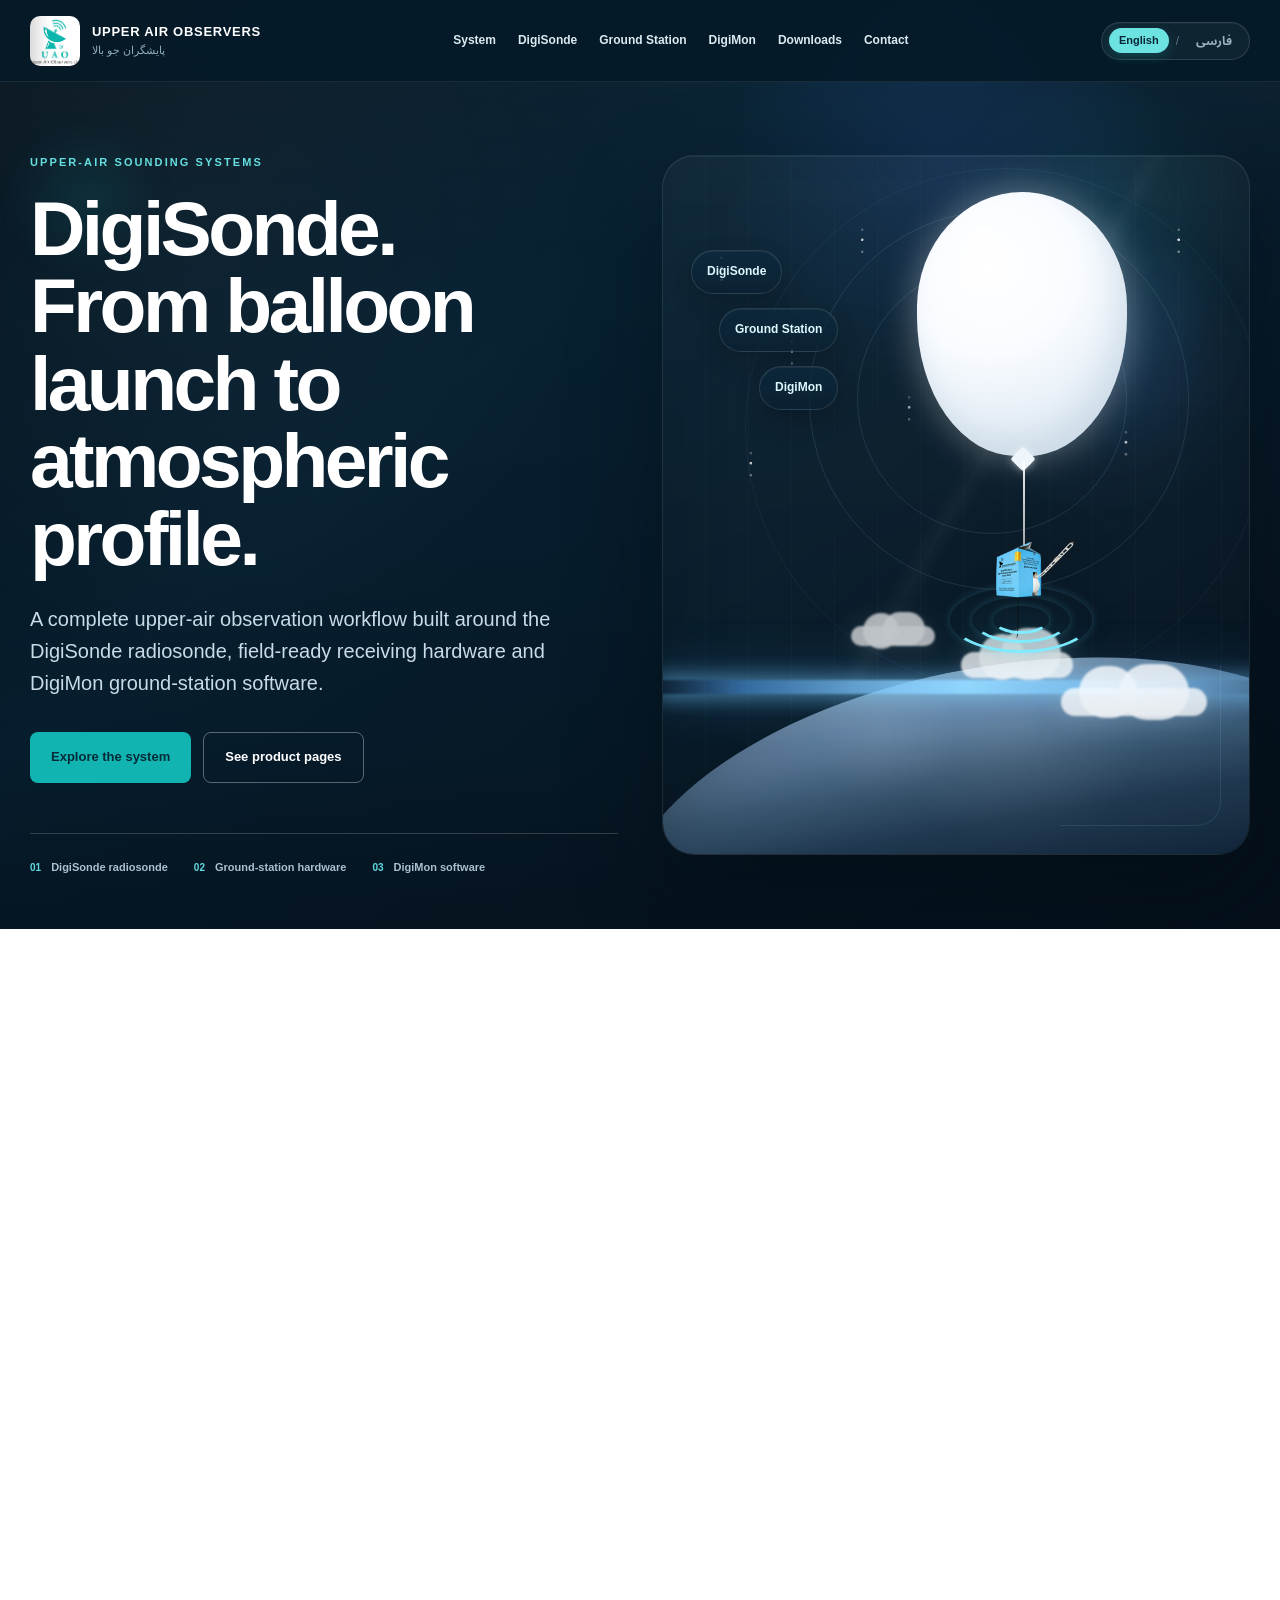
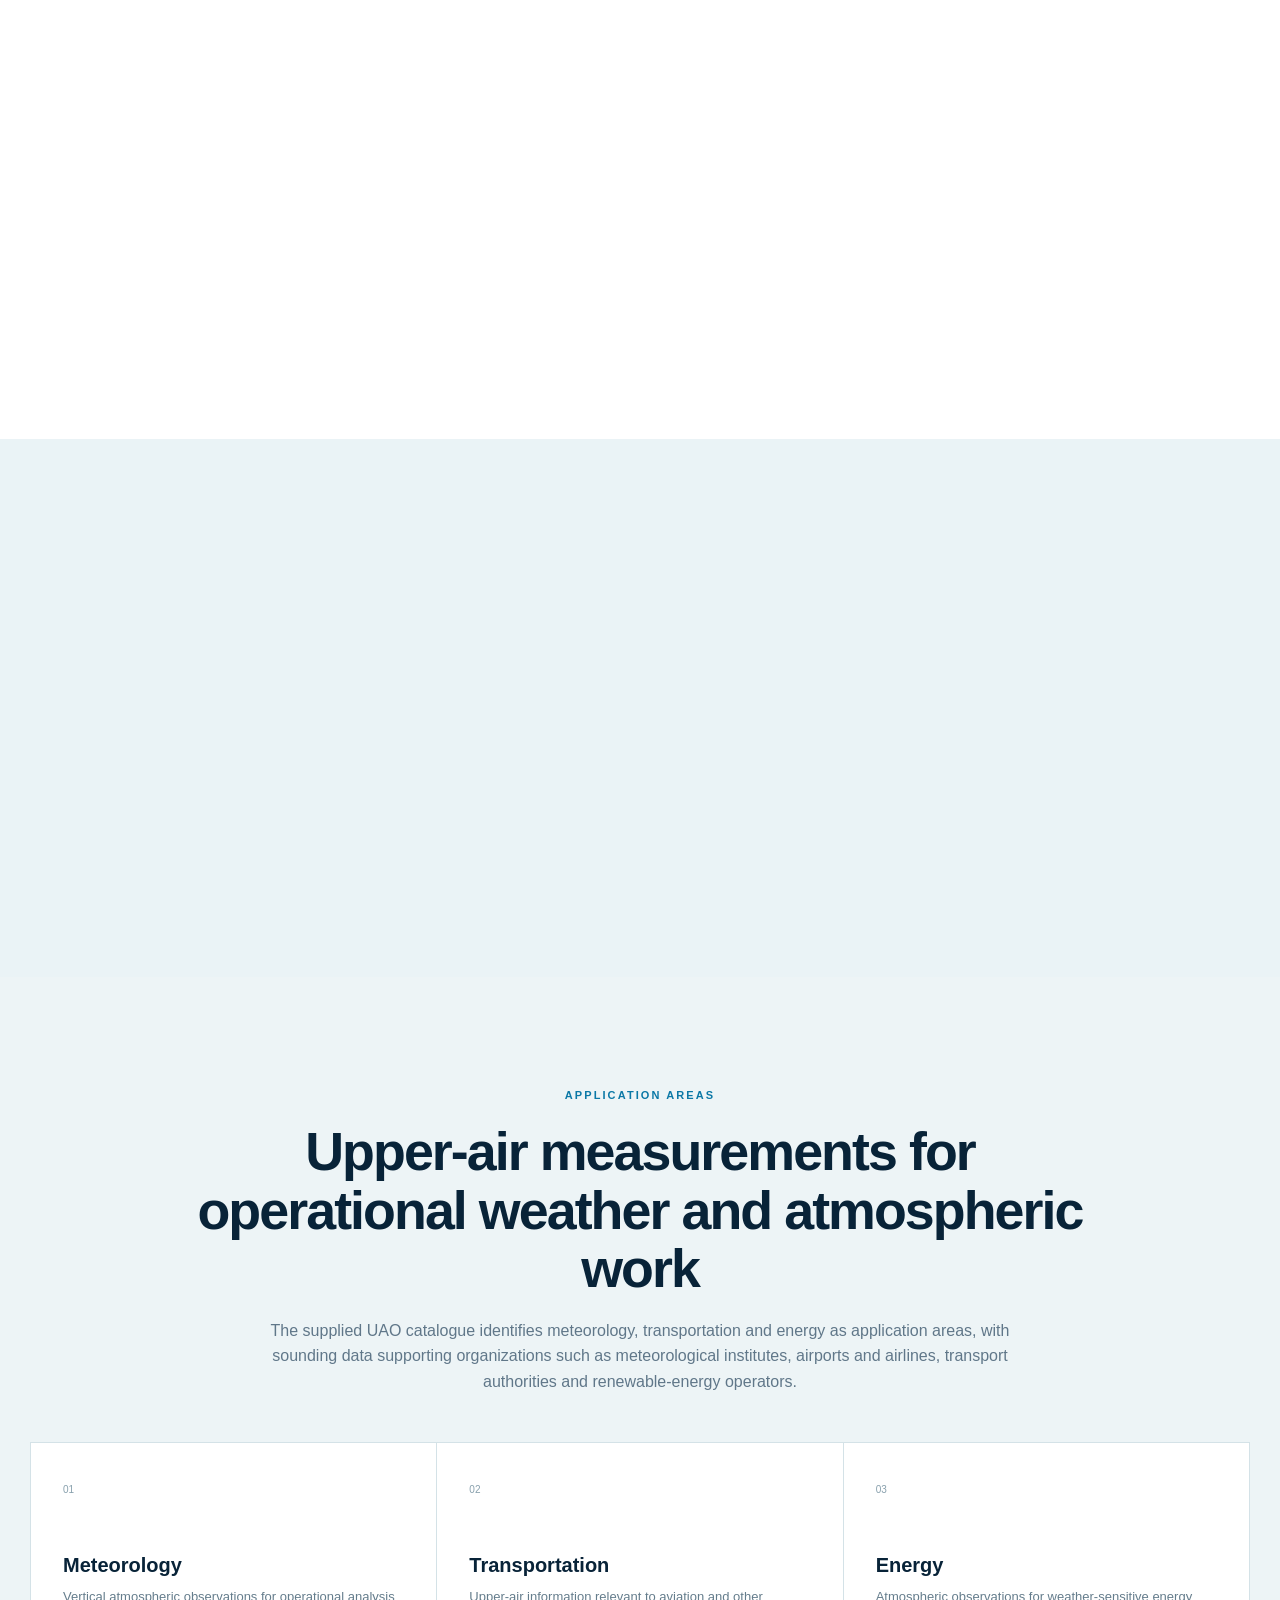
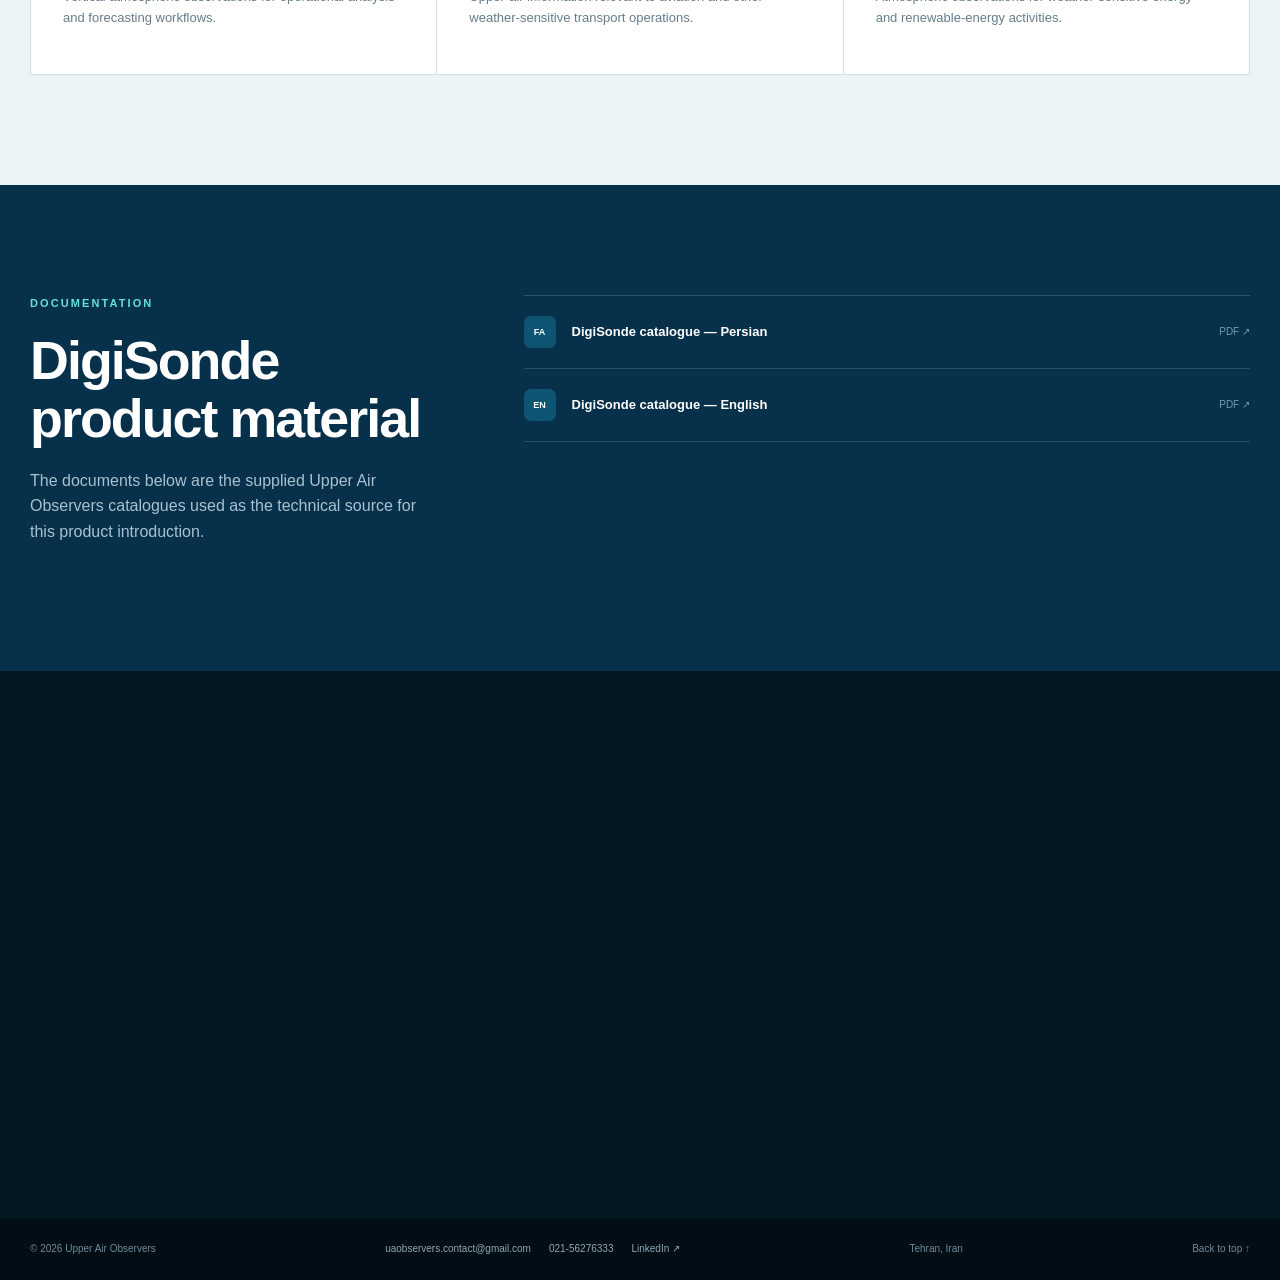
==== commit 573e6de0: "migrate to uaobservers and seo" ====
--- a/index.html
+++ b/index.html
@@ -7,7 +7,7 @@
 <meta content="#062b42" name="theme-color"/>
 <title>Upper Air Observers | Radiosonde &amp; Upper-Air Sounding Systems</title>
 <link href="styles.css" rel="stylesheet"/>
-<meta content="Upper Air Observers develops DigiSonde radiosondes, ground stations and DigiMon software for operational upper-air meteorological observations and sounding." name="description"/><meta content="index,follow,max-image-preview:large,max-snippet:-1,max-video-preview:-1" name="robots"/><meta content="Upper Air Observers" name="author"/><meta content="Upper Air Observers" name="application-name"/><link href="https://upperairobservers.github.io/" rel="canonical"/><link href="https://upperairobservers.github.io/" hreflang="en" rel="alternate"/><link href="https://upperairobservers.github.io/fa/" hreflang="fa" rel="alternate"/><link href="https://upperairobservers.github.io/" hreflang="x-default" rel="alternate"/><link href="favicon.ico" rel="icon" sizes="any"/><link href="assets/images/favicon-96.png" rel="icon" sizes="96x96" type="image/png"/><link href="assets/images/favicon-32.png" rel="icon" sizes="32x32" type="image/png"/><link href="assets/images/apple-touch-icon.png" rel="apple-touch-icon" sizes="180x180"/><meta content="website" property="og:type"/><meta content="Upper Air Observers" property="og:site_name"/><meta content="Upper Air Observers | Radiosonde &amp; Upper-Air Sounding Systems" property="og:title"/><meta content="Upper Air Observers develops DigiSonde radiosondes, ground stations and DigiMon software for operational upper-air meteorological observations and sounding." property="og:description"/><meta content="https://upperairobservers.github.io/" property="og:url"/><meta content="https://upperairobservers.github.io/assets/images/digisonde-over-iran.png" property="og:image"/><meta content="Upper Air Observers DigiSonde radiosonde during upper-air sounding" property="og:image:alt"/><meta content="en_US" property="og:locale"/><meta content="fa_IR" property="og:locale:alternate"/><meta content="summary_large_image" name="twitter:card"/><meta content="Upper Air Observers | Radiosonde &amp; Upper-Air Sounding Systems" name="twitter:title"/><meta content="Upper Air Observers develops DigiSonde radiosondes, ground stations and DigiMon software for operational upper-air meteorological observations and sounding." name="twitter:description"/><meta content="https://upperairobservers.github.io/assets/images/digisonde-over-iran.png" name="twitter:image"/><meta content="Upper Air Observers DigiSonde radiosonde during upper-air sounding" name="twitter:image:alt"/><script type="application/ld+json">{"@context":"https://schema.org","@graph":[{"@type":"Organization","@id":"https://upperairobservers.github.io/#organization","name":"Upper Air Observers","alternateName":["پایشگران جو بالا","پایشگران جَو بالا","UAO"],"url":"https://upperairobservers.github.io/","logo":{"@type":"ImageObject","url":"https://upperairobservers.github.io/assets/images/apple-touch-icon.png","width":180,"height":180},"email":"uaobservers.contact@gmail.com","address":{"@type":"PostalAddress","addressLocality":"Tehran","addressCountry":"IR"},"sameAs":["https://www.linkedin.com/company/upper-air-observers"],"description":"Upper Air Observers develops DigiSonde radiosondes, ground stations and DigiMon software for operational upper-air meteorological observations and sounding.","contactPoint":{"@type":"ContactPoint","email":"uaobservers.contact@gmail.com","contactType":"sales and technical inquiries","availableLanguage":["en","fa"]},"knowsAbout":["radiosonde","upper-air sounding","upper-air meteorological observations","DigiSonde","DigiMon","رادیوسوند","پایش جو بالا"]},{"@type":"WebSite","@id":"https://upperairobservers.github.io/#website","url":"https://upperairobservers.github.io/","name":"Upper Air Observers","alternateName":["پایشگران جو بالا","پایشگران جَو بالا","UAO"],"publisher":{"@id":"https://upperairobservers.github.io/#organization"},"inLanguage":["en","fa"]},{"@type":"WebPage","@id":"https://upperairobservers.github.io/#webpage","url":"https://upperairobservers.github.io/","name":"Upper Air Observers | Radiosonde & Upper-Air Sounding Systems","description":"Upper Air Observers develops DigiSonde radiosondes, ground stations and DigiMon software for operational upper-air meteorological observations and sounding.","inLanguage":"en","isPartOf":{"@id":"https://upperairobservers.github.io/#website"},"about":{"@id":"https://upperairobservers.github.io/#organization"},"primaryImageOfPage":{"@type":"ImageObject","url":"https://upperairobservers.github.io/assets/images/digisonde-over-iran.png"},"publisher":{"@id":"https://upperairobservers.github.io/#organization"}}]}</script><noscript><style>.reveal{opacity:1!important;transform:none!important}</style></noscript></head>
+<meta content="Upper Air Observers develops DigiSonde radiosondes, ground stations and DigiMon software for operational upper-air meteorological observations and sounding." name="description"/><meta content="index,follow,max-image-preview:large,max-snippet:-1,max-video-preview:-1" name="robots"/><meta content="Upper Air Observers" name="author"/><meta content="Upper Air Observers" name="application-name"/><link href="https://uaobservers.ir/" rel="canonical"/><link href="https://uaobservers.ir/" hreflang="en" rel="alternate"/><link href="https://uaobservers.ir/fa/" hreflang="fa" rel="alternate"/><link href="https://uaobservers.ir/" hreflang="x-default" rel="alternate"/><link href="favicon.ico" rel="icon" sizes="any"/><link href="assets/images/favicon-96.png" rel="icon" sizes="96x96" type="image/png"/><link href="assets/images/favicon-32.png" rel="icon" sizes="32x32" type="image/png"/><link href="assets/images/apple-touch-icon.png" rel="apple-touch-icon" sizes="180x180"/><meta content="website" property="og:type"/><meta content="Upper Air Observers" property="og:site_name"/><meta content="Upper Air Observers | Radiosonde &amp; Upper-Air Sounding Systems" property="og:title"/><meta content="Upper Air Observers develops DigiSonde radiosondes, ground stations and DigiMon software for operational upper-air meteorological observations and sounding." property="og:description"/><meta content="https://uaobservers.ir/" property="og:url"/><meta content="https://uaobservers.ir/assets/images/digisonde-over-iran.png" property="og:image"/><meta content="Upper Air Observers DigiSonde radiosonde during upper-air sounding" property="og:image:alt"/><meta content="en_US" property="og:locale"/><meta content="fa_IR" property="og:locale:alternate"/><meta content="summary_large_image" name="twitter:card"/><meta content="Upper Air Observers | Radiosonde &amp; Upper-Air Sounding Systems" name="twitter:title"/><meta content="Upper Air Observers develops DigiSonde radiosondes, ground stations and DigiMon software for operational upper-air meteorological observations and sounding." name="twitter:description"/><meta content="https://uaobservers.ir/assets/images/digisonde-over-iran.png" name="twitter:image"/><meta content="Upper Air Observers DigiSonde radiosonde during upper-air sounding" name="twitter:image:alt"/><script type="application/ld+json">{"@context":"https://schema.org","@graph":[{"@type":"Organization","@id":"https://uaobservers.ir/#organization","name":"Upper Air Observers","alternateName":["شرکت پایشگران جو بالا","پایشگران جو بالا","UAO"],"url":"https://uaobservers.ir/","logo":{"@type":"ImageObject","url":"https://uaobservers.ir/assets/images/apple-touch-icon.png","width":180,"height":180},"email":"uaobservers.contact@gmail.com","address":{"@type":"PostalAddress","addressLocality":"Tehran","addressCountry":"IR"},"sameAs":["https://www.linkedin.com/company/upper-air-observers"],"description":"Upper Air Observers develops DigiSonde radiosondes, ground stations and DigiMon software for operational upper-air meteorological observations and sounding.","contactPoint":{"@type":"ContactPoint","email":"uaobservers.contact@gmail.com","contactType":"sales and technical inquiries","availableLanguage":["en","fa"],"telephone":"+98-21-5627-6333"},"knowsAbout":["radiosonde","upper-air sounding","upper-air meteorological observations","DigiSonde","DigiMon","رادیوسوند","پایش جو بالا"],"telephone":"+98-21-5627-6333"},{"@type":"WebSite","@id":"https://uaobservers.ir/#website","url":"https://uaobservers.ir/","name":"Upper Air Observers","alternateName":["پایشگران جو بالا","پایشگران جو بالا","UAO"],"publisher":{"@id":"https://uaobservers.ir/#organization"},"inLanguage":["en","fa"]},{"@type":"WebPage","@id":"https://uaobservers.ir/#webpage","url":"https://uaobservers.ir/","name":"Upper Air Observers | Radiosonde & Upper-Air Sounding Systems","description":"Upper Air Observers develops DigiSonde radiosondes, ground stations and DigiMon software for operational upper-air meteorological observations and sounding.","inLanguage":"en","isPartOf":{"@id":"https://uaobservers.ir/#website"},"about":{"@id":"https://uaobservers.ir/#organization"},"primaryImageOfPage":{"@type":"ImageObject","url":"https://uaobservers.ir/assets/images/digisonde-over-iran.png"},"publisher":{"@id":"https://uaobservers.ir/#organization"}}]}</script><noscript><style>.reveal{opacity:1!important;transform:none!important}</style></noscript></head>
 <body>
 <a class="skip-link" data-i18n="skip" href="#main">Skip to content</a>
 <header class="site-header" id="top">
@@ -175,9 +175,9 @@
 </div>
 <div class="contact-panel reveal">
 <div><small data-i18n="locationLabel">LOCATION</small><strong data-i18n="location">Tehran, Iran</strong></div>
-<div><small data-i18n="emailLabel">EMAIL</small><strong><a class="contact-link" href="mailto:uaobservers.contact@gmail.com">uaobservers.contact@gmail.com</a></strong></div>
+<div><small data-i18n="emailLabel">EMAIL</small><strong><a class="contact-link" href="mailto:uaobservers.contact@gmail.com">uaobservers.contact@gmail.com</a></strong></div><div><small>TELEPHONE</small><strong><a aria-label="Call Upper Air Observers" class="contact-link" href="tel:+982156276333">021-56276333</a></strong></div>
 <div><small data-i18n="linkedinLabel">LINKEDIN</small><strong><a class="contact-link external-link" href="https://www.linkedin.com/company/upper-air-observers" rel="noopener noreferrer" target="_blank">Upper Air Observers ↗</a></strong></div>
-<div><small data-i18n="webLabel">WEB</small><strong><a class="contact-link" href="https://upperairobservers.github.io/">upperairobservers.github.io</a></strong></div>
+<div><small data-i18n="webLabel">WEB</small><strong><a class="contact-link" href="https://uaobservers.ir/">uaobservers.ir</a></strong></div>
 <div><small data-i18n="companyLabel">COMPANY</small><strong data-i18n="companyName">Upper Air Observers / پایشگران جو بالا</strong></div>
 </div>
 </div>
@@ -187,7 +187,7 @@
 <div class="container footer-row">
 <span>© <span id="year"></span> Upper Air Observers</span>
 <div class="footer-contact-links">
-<a aria-label="Email Upper Air Observers" href="mailto:uaobservers.contact@gmail.com">uaobservers.contact@gmail.com</a>
+<a aria-label="Email Upper Air Observers" href="mailto:uaobservers.contact@gmail.com">uaobservers.contact@gmail.com</a><a aria-label="Call Upper Air Observers" href="tel:+982156276333">021-56276333</a>
 <a aria-label="Upper Air Observers on LinkedIn" href="https://www.linkedin.com/company/upper-air-observers" rel="noopener noreferrer" target="_blank">LinkedIn ↗</a>
 </div>
 <span data-i18n="footerLocation">Tehran, Iran</span>
